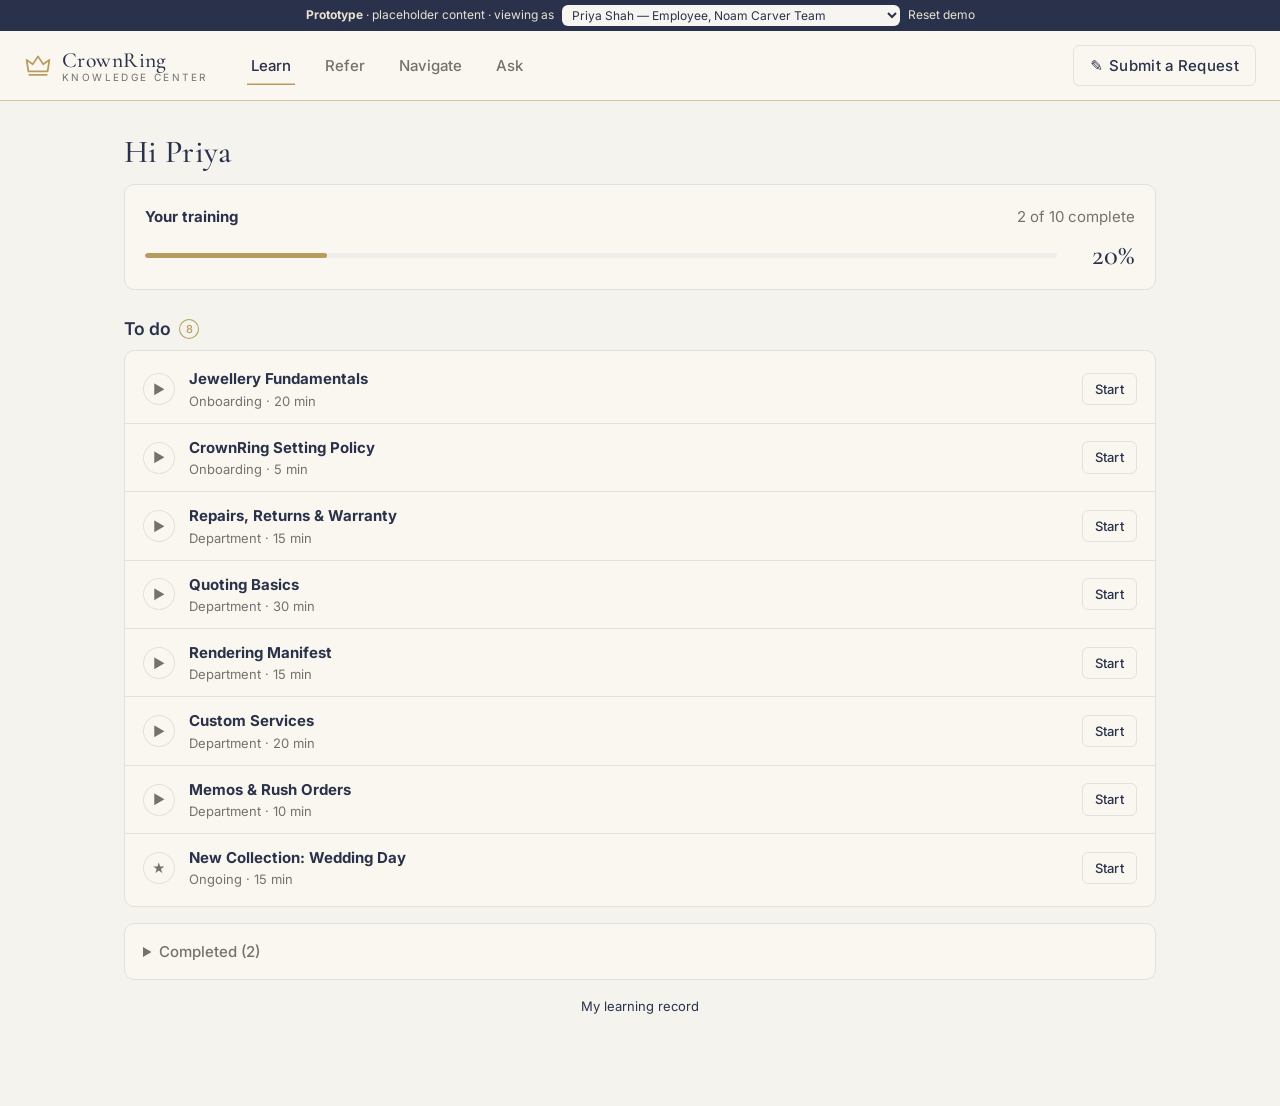
==== index.html @ 80414d42 "Refer: show 'New' for brand-new documents, 'Updated' for revisions (not yet pushed)" ====
<!doctype html>
<html lang="en">
<head>
  <meta charset="utf-8">
  <meta name="viewport" content="width=device-width, initial-scale=1">
  <title>CrownRing Knowledge Center</title>
  <meta name="description" content="Prototype of the CrownRing Knowledge Center: Learn, Know, Ask and Manage.">
  <link rel="preconnect" href="https://fonts.googleapis.com">
  <link rel="preconnect" href="https://fonts.gstatic.com" crossorigin>
  <link href="https://fonts.googleapis.com/css2?family=Cormorant+Garamond:wght@500;600&family=Inter:wght@400;500;600&display=swap" rel="stylesheet">
  <style>
/* CrownRing Knowledge Center — prototype styles.
   Colour tokens on :root so the developer can map them to the internal site's theme. */
/* Palette: "Ivory, Ink & Champagne" — Off-white #F5F3EE, Paper #FAF7F0, Stone #E3E1DC, Warm grey #74726E,
   Navy ink #29324A, Champagne gold #B89B5E (used sparingly) */
:root {
  --bg: #f5f3ee; --surface: #faf7f0; --surface-2: #efeeea; --text: #29324a; --muted: #74726e; --border: #e3e1dc;
  --accent: #29324a; --accent-hover: #3b4562; --on-accent: #f6f5f2; --accent-strong: #29324a; --accent-soft: #eeebe4;
  --gold: #b89b5e; --mark: #b89b5e; --navy: #29324a; --slate: #29324a; --cream: #f6f5f2;
  --header-bg: #faf7f0; --header-text: #29324a; --header-muted: #74726e; --header-hover: #efeeea; --demo-bg: #29324a; --demo-text: #e9e2d4;
  --ok: #5c6f5a; --ok-soft: #e9ece3; --warn: #8a6f3c; --warn-soft: #f2eadb; --info: #4d5566; --info-soft: #ebebec;
  --danger: #8f4a44; --danger-soft: #f3e4e0;
  --radius: 10px; --shadow: 0 1px 2px rgba(31,36,48,.03), 0 4px 18px rgba(31,36,48,.04);
  --font: 'Inter', system-ui, -apple-system, 'Segoe UI', sans-serif; --serif: 'Cormorant Garamond', Georgia, serif;
  color-scheme: light;
}

* { box-sizing: border-box; }
html, body { margin: 0; }
body { background: var(--bg); color: var(--text); font: 15px/1.55 var(--font); -webkit-font-smoothing: antialiased; }
a { color: var(--accent-strong); text-decoration: none; }
a:hover { text-decoration: underline; }
h1, h2, h3 { line-height: 1.25; margin: 0 0 .4em; }
h1 { font-family: var(--serif); font-weight: 600; font-size: 2rem; margin-top: .2em; }
h2 { font-size: 1.1rem; font-weight: 600; }
h3 { font-size: .95rem; font-weight: 600; }
p { margin: 0 0 .8em; }
button, input, select, textarea { font: inherit; color: inherit; }
:focus-visible { outline: 2px solid var(--accent); outline-offset: 2px; }

/* demo bar + header */
.demo-bar { display: flex; flex-wrap: wrap; gap: 8px; align-items: center; justify-content: center; padding: 5px 16px; background: var(--demo-bg); color: var(--demo-text); font-size: 12px; }
.demo-bar select { width: auto; max-width: 100%; background: #f6f5f2; color: #29324a; border: 0; border-radius: 6px; padding: 2px 6px; font-size: 12px; }
.demo-bar .link-btn { color: var(--demo-text); font-size: 12px; }
.link-btn { background: none; border: 0; padding: 0; cursor: pointer; color: var(--accent-strong); }
.link-btn:hover { text-decoration: underline; }
.topbar { position: sticky; top: 0; z-index: 10; display: flex; align-items: center; gap: 16px; padding: 12px 24px; background: var(--header-bg); border-bottom: 1px solid rgba(232,200,112,.35); }
.brand { display: flex; align-items: center; gap: 10px; color: var(--header-text); }
.brand:hover { text-decoration: none; }
.brand-mark { color: var(--mark); display: grid; place-items: center; }
.brand-text { display: flex; flex-direction: column; line-height: 1.05; }
.brand-name { font-family: var(--serif); font-size: 1.35rem; font-weight: 600; }
.brand-sub { font-size: 10px; letter-spacing: .18em; text-transform: uppercase; color: var(--mark); }
.mainnav { display: flex; gap: 2px; margin-left: 12px; flex: 1; overflow-x: auto; }
.mainnav a { padding: 8px 14px; border-radius: 999px; color: var(--muted); font-weight: 500; white-space: nowrap; display: inline-flex; align-items: center; gap: 6px; }
.mainnav a { color: var(--header-muted); }
.mainnav a:hover { background: var(--header-hover); color: var(--header-text); text-decoration: none; }
.mainnav a.active { background: rgba(232,200,112,.16); color: #e8c870; box-shadow: inset 0 0 0 1px rgba(232,200,112,.45); }
.topbar .btn-ghost { color: var(--header-text); border-color: rgba(238,236,224,.25); }
.topbar .btn-ghost:hover { background: var(--header-hover); }
.count { display: inline-grid; place-items: center; min-width: 20px; height: 20px; padding: 0 6px; border-radius: 999px; background: var(--accent); color: var(--on-accent); font-size: 11px; font-weight: 600; margin-left: 4px; vertical-align: middle; font-family: var(--font); }

main { max-width: 1080px; margin: 0 auto; padding: 24px 24px 80px; outline: none; }
.narrow { max-width: 760px; margin: 0 auto; }

/* primitives */
.btn { display: inline-flex; align-items: center; justify-content: center; gap: 6px; padding: 8px 16px; border-radius: 8px; border: 1px solid transparent; background: var(--accent); color: var(--on-accent); font-weight: 600; cursor: pointer; white-space: nowrap; }
.btn:hover { background: var(--accent-hover); text-decoration: none; }
.btn:disabled { opacity: .45; cursor: not-allowed; }
.btn-ghost { background: transparent; color: var(--text); border-color: var(--border); }
.btn-ghost:hover { background: var(--surface-2); }
.btn-sm { padding: 5px 12px; font-size: 13px; }
.card { background: var(--surface); border: 1px solid var(--border); border-radius: var(--radius); padding: 20px; box-shadow: var(--shadow); margin-bottom: 16px; }
.muted { color: var(--muted); }
.small { font-size: 13px; }
.center { text-align: center; }
.nowrap { white-space: nowrap; }
.meta { color: var(--muted); font-size: 14px; margin-bottom: 12px; }
.badge { display: inline-block; padding: 1px 8px; border-radius: 999px; font-size: 12px; font-weight: 600; background: var(--surface-2); color: var(--muted); vertical-align: middle; white-space: nowrap; }
.badge.ok { background: var(--ok-soft); color: var(--ok); }
.badge.warn { background: var(--warn-soft); color: var(--warn); }
.badge.info { background: var(--info-soft); color: var(--info); }
.badge.danger { background: var(--danger-soft); color: var(--danger); }
.pill-row { display: flex; flex-wrap: wrap; gap: 6px; }
.pill-row.center { justify-content: center; }
.chip { border: 1px solid var(--border); background: var(--surface); border-radius: 999px; padding: 5px 12px; cursor: pointer; font-size: 13px; color: var(--text); font-weight: 400; }
.chip:hover { background: var(--surface-2); text-decoration: none; }
.chip.active { background: var(--slate); color: var(--cream); border-color: var(--slate); }
.chip-n { opacity: .6; margin-left: 2px; }
.row { display: flex; gap: 10px; align-items: center; flex-wrap: wrap; }
.row.spread { justify-content: space-between; }
.row.end { justify-content: flex-end; margin-top: 16px; }
.grow { flex: 1; min-width: 0; }
.stack > * + * { margin-top: 14px; }
.stack > .card { margin-bottom: 0; }
.empty { text-align: center; padding: 28px; color: var(--muted); }
.section-title { margin: 28px 0 10px; display: flex; align-items: center; gap: 4px; }
input[type=text], input[type=search], select, textarea { width: 100%; padding: 9px 12px; border: 1px solid var(--border); border-radius: 8px; background: var(--surface); }
textarea { min-height: 110px; resize: vertical; }
textarea.short { min-height: 70px; }
label { font-weight: 500; font-size: 14px; display: block; margin-bottom: 4px; }
.field + .field, .grid-2col + .field, .field + .grid-2col { margin-top: 12px; }
.grid-2col { display: grid; grid-template-columns: 1fr 1fr; gap: 12px; }
.grid-2col .field + .field { margin-top: 0; }
table { width: 100%; border-collapse: collapse; font-size: 14px; }
th, td { text-align: left; padding: 10px 12px; border-bottom: 1px solid var(--border); vertical-align: top; }
tbody tr:last-child td { border-bottom: 0; }
th { font-size: 11px; text-transform: uppercase; letter-spacing: .06em; color: var(--muted); font-weight: 600; }
tr.click { cursor: pointer; }
tr.click:hover td { background: var(--surface-2); }
.table-wrap { overflow-x: auto; }
.card.table-wrap { padding: 6px 8px; }

/* progress */
.progress { height: 8px; background: var(--surface-2); border-radius: 999px; overflow: hidden; flex: 1; }
.progress > span { display: block; height: 100%; background: var(--accent); border-radius: 999px; transition: width .4s; }
.big-bar { display: flex; align-items: center; gap: 14px; margin-top: 12px; }
.big-bar .progress { height: 12px; }
.big-bar .pct { font-family: var(--serif); font-size: 1.8rem; font-weight: 600; color: var(--navy); line-height: 1; min-width: 64px; text-align: right; }
.big-bar .small-pct { font-size: 1.1rem; }
.cell-pct { min-width: 100px; }
.cell-pct .progress { height: 5px; margin-top: 5px; }

/* lists (learn to-do, know files) */
.card.list { padding: 4px 0; }
.list-row { display: flex; align-items: center; gap: 14px; padding: 12px 18px; color: var(--text); border-top: 1px solid var(--border); }
.list-row:first-child, summary + .list-row { border-top: 0; }
a.list-row:hover { background: var(--surface-2); text-decoration: none; }
.list-row .sub { display: block; font-size: 13px; color: var(--muted); font-weight: 400; }
.row-ico { width: 32px; height: 32px; border-radius: 50%; display: grid; place-items: center; flex: none; background: var(--accent-soft); color: var(--navy); font-size: 13px; font-weight: 700; }
.row-ico.warn { background: var(--accent); color: var(--on-accent); }
.row-ico.ok { background: var(--ok-soft); color: var(--ok); }
.row-ico.plain { background: transparent; font-size: 17px; border-radius: 8px; }
details.completed summary { padding: 12px 18px; cursor: pointer; color: var(--muted); font-weight: 500; }
details.completed[open] summary { border-bottom: 1px solid var(--border); }

/* module player / reading */
.player-head { margin-bottom: 14px; }
.player-head .row { margin: 6px 0 8px; }
.nav-btns { margin-top: 4px; }
.doc-body h2 { margin-top: 1.4em; font-size: 1.05rem; }
.doc-body h2:first-child { margin-top: .4em; }
.doc-body ul { padding-left: 1.3em; margin: 0 0 .8em; }
.doc-body li { margin-bottom: .3em; }
.doc-body.diff h3 { margin-top: 1em; }
.doc-actions { margin-bottom: 8px; padding-bottom: 14px; border-bottom: 1px solid var(--border); }
.related-h { margin-top: 28px; }
details.history { margin-top: 24px; font-size: 14px; }
details.history summary, details summary { cursor: pointer; color: var(--muted); }
details.history ul { padding-left: 1.2em; margin-top: 8px; }
.changes { background: var(--warn-soft); border-radius: 10px; padding: 14px 16px; }
.changes p { margin: 4px 0 0; }
.result { padding: 12px 16px; border-radius: 10px; display: flex; gap: 12px; align-items: center; justify-content: space-between; margin-top: 16px; }
.result.ok { background: var(--ok-soft); color: var(--ok); }
.result.warn { background: var(--warn-soft); color: var(--warn); }
.quiz-q { padding: 12px 0; }
.opt { display: flex; gap: 10px; align-items: center; padding: 10px 12px; border: 1px solid var(--border); border-radius: 8px; margin: 8px 0 0; cursor: pointer; font-weight: 400; }
.opt:hover { background: var(--surface-2); }
.opt.correct { border-color: var(--ok); background: var(--ok-soft); }
.opt.wrong { border-color: var(--danger); }
#submitQuiz { margin-top: 12px; }
.diff-del { background: var(--danger-soft); color: var(--danger); text-decoration: line-through; }
.diff-add { background: var(--ok-soft); color: var(--ok); }

/* know */
.search-big { position: relative; max-width: 720px; margin: 8px auto 24px; }
.search-big input { padding: 14px 18px 14px 46px; font-size: 16px; border-radius: 999px; box-shadow: var(--shadow); }
.search-big::before { content: '⌕'; position: absolute; left: 18px; top: 50%; transform: translateY(-52%); font-size: 20px; color: var(--muted); }
.tiles { display: grid; grid-template-columns: repeat(auto-fit, minmax(170px, 1fr)); gap: 12px; }
.tile { display: flex; flex-direction: column; gap: 4px; padding: 18px; background: var(--surface); border: 1px solid var(--border); border-radius: var(--radius); color: var(--text); box-shadow: var(--shadow); transition: border-color .12s, transform .12s; }
.tile:hover { border-color: var(--accent); transform: translateY(-1px); text-decoration: none; }
.tile-ico { font-size: 22px; margin-bottom: 4px; }
/* mute colourful emoji icons to fit the palette */
.tile-ico, .row-ico.plain { filter: grayscale(1) sepia(.55) saturate(1.3) opacity(.85); }
mark { background: var(--accent-soft); color: inherit; padding: 0 2px; border-radius: 3px; }

/* ask */
.ask { display: flex; flex-direction: column; min-height: calc(100vh - 220px); }
.ask-hello { text-align: center; margin: 8vh 0 20px; }
.chat { display: flex; flex-direction: column; gap: 12px; flex: 1; }
.msg { max-width: 85%; padding: 12px 16px; border-radius: 16px; }
.msg p:last-child, .msg ul:last-child { margin-bottom: 0; }
.msg.user { align-self: flex-end; background: var(--slate); color: var(--cream); border-bottom-right-radius: 4px; }
.msg.bot { align-self: flex-start; background: var(--surface); border: 1px solid var(--border); border-bottom-left-radius: 4px; }
.msg .source { margin-top: 10px; font-size: 13px; color: var(--muted); }
.chat-input { display: flex; gap: 8px; margin-top: 18px; position: sticky; bottom: 12px; background: var(--bg); padding: 6px 0; }
.chat-input input { flex: 1; border-radius: 999px; padding: 12px 18px; }
.chat-input .btn { border-radius: 999px; }

/* manage */
.manage-head { margin-bottom: 16px; }
.tabs { display: flex; gap: 2px; }
.tabs a { padding: 8px 16px; color: var(--muted); border-radius: 8px; font-weight: 500; display: inline-flex; align-items: center; }
.tabs a:hover { background: var(--surface-2); text-decoration: none; }
.tabs a.active { background: var(--surface); color: var(--text); box-shadow: var(--shadow); border: 1px solid var(--border); }
.toolbar { margin-bottom: 12px; }
.toolbar input { max-width: 240px; }
.grid-main { display: grid; grid-template-columns: minmax(0, 1fr) 300px; gap: 16px; align-items: start; margin-top: 8px; }
.details dl { display: grid; grid-template-columns: auto 1fr; gap: 6px 14px; margin: 0 0 12px; font-size: 14px; }
.details dt { color: var(--muted); }
.details dd { margin: 0; }
.label { margin: 10px 0 4px; text-transform: uppercase; letter-spacing: .05em; font-size: 11px; }
.link-line { display: block; font-size: 14px; padding: 2px 0; }
.section-editor { border: 1px solid var(--border); border-radius: 10px; padding: 10px; margin-bottom: 10px; background: var(--surface-2); }
.section-editor .row { flex-wrap: nowrap; margin-bottom: 8px; }
.section-editor .sec-h { font-weight: 600; }
.radio-card { display: flex; gap: 10px; padding: 10px 12px; border: 1px solid var(--border); border-radius: 8px; cursor: pointer; font-weight: 400; margin-top: 8px; }
.radio-card:has(input:checked) { border-color: var(--accent); background: var(--accent-soft); }
.warn-box { background: var(--warn-soft); color: var(--warn); border-radius: 8px; padding: 10px 12px; }
.board { display: grid; grid-template-columns: repeat(6, minmax(158px, 1fr)); gap: 12px; overflow-x: auto; padding-bottom: 8px; align-items: start; }
.col { background: var(--surface-2); border-radius: var(--radius); padding: 10px; display: flex; flex-direction: column; gap: 8px; min-height: 120px; }
.col.requests { background: var(--warn-soft); }
.col-head { font-weight: 600; font-size: 13px; padding: 2px 4px 4px; display: flex; align-items: center; gap: 6px; }
.kcard { display: flex; flex-direction: column; gap: 8px; text-align: left; background: var(--surface); border: 1px solid var(--border); border-radius: 10px; padding: 10px 12px; font-size: 13px; width: 100%; cursor: pointer; color: var(--text); }
.kcard p { margin: 0; }
.kcard .sub { color: var(--muted); font-size: 12px; }
.kcard .pill-row { gap: 4px; }
.col.requests .kcard { cursor: default; }
button.kcard:hover { border-color: var(--accent); }

/* modal + toast */
.modal { position: fixed; inset: 0; background: rgba(10,12,20,.45); display: grid; place-items: center; padding: 16px; z-index: 50; }
.modal[hidden] { display: none; }
.modal-card { background: var(--surface); border-radius: 14px; padding: 24px; width: min(520px, 100%); max-height: 90vh; overflow: auto; box-shadow: 0 20px 60px rgba(0,0,0,.25); }
.toast { position: fixed; bottom: 24px; left: 50%; transform: translateX(-50%) translateY(80px); background: var(--header-bg); color: var(--header-text); padding: 10px 18px; border-radius: 10px; opacity: 0; transition: all .25s; z-index: 60; max-width: calc(100% - 32px); pointer-events: none; }
.toast.show { opacity: 1; transform: translateX(-50%) translateY(0); }

@media print { .demo-bar, .topbar, .doc-actions, details.history, .small:first-child { display: none !important; } .card { border: 0; box-shadow: none; } }

@media (max-width: 760px) {
  .topbar { flex-wrap: wrap; padding: 10px 16px; gap: 8px; }
  .mainnav { order: 3; flex-basis: 100%; margin-left: 0; }
  .suggest-btn { margin-left: auto; }
  .hide-sm { display: none; }
  main { padding: 16px 16px 60px; }
  h1 { font-size: 1.6rem; }
  .grid-main { grid-template-columns: 1fr; }
  .grid-2col { grid-template-columns: 1fr; }
  .tiles { grid-template-columns: 1fr 1fr; }
  .list-row { padding: 12px 14px; gap: 10px; }
  .list-row .btn { display: none; }
  .list-row .nowrap.small { display: none; }
  .msg { max-width: 92%; }
  .toolbar input { max-width: none; }
}

/* ---- Quiet luxury: restraint. Gold only as hairlines and small details. ---- */
.topbar { border-bottom: 1px solid rgba(184,155,94,.55); padding: 14px 24px; }
.brand-sub { color: var(--muted); letter-spacing: .24em; }
.brand-name { font-weight: 500; letter-spacing: .02em; }
.mainnav a { border-radius: 0; padding: 8px 4px; margin: 0 12px; color: var(--muted); }
.mainnav a:hover { background: transparent; color: var(--text); }
.mainnav a.active { background: transparent; color: var(--text); box-shadow: inset 0 -1.5px 0 var(--gold); }
.topbar .btn-ghost { color: var(--text); border-color: var(--border); }
.topbar .btn-ghost:hover { background: var(--surface-2); }
.count { background: transparent; color: var(--gold); box-shadow: inset 0 0 0 1px var(--gold); font-weight: 500; }
h1 { font-weight: 500; letter-spacing: .01em; }
.btn { font-weight: 500; letter-spacing: .02em; border-radius: 6px; }
.progress { height: 4px; }
.big-bar .progress { height: 5px; }
.progress > span { background: var(--gold); }
.big-bar .pct { font-weight: 500; }
.row-ico { background: transparent; box-shadow: inset 0 0 0 1px var(--border); color: var(--muted); font-weight: 500; }
.row-ico.warn { background: transparent; color: var(--gold); box-shadow: inset 0 0 0 1px var(--gold); }
.card { box-shadow: none; }
.tile:hover, button.kcard:hover { border-color: var(--gold); }
.msg.user { background: var(--text); color: var(--cream); }
.search-big input { box-shadow: none; }
.chat-input input:focus, input:focus, textarea:focus { outline: none; border-color: var(--gold); }
.tile-ico, .row-ico.plain { filter: grayscale(1) opacity(.55); }

/* ---- Navigate: systems & how-to guides ---- */
.sys-grid { display: grid; grid-template-columns: repeat(auto-fit, minmax(320px, 1fr)); gap: 14px; margin-top: 8px; }
.sys-card { display: flex; align-items: center; gap: 18px; padding: 22px; background: var(--surface); border: 1px solid var(--border); border-radius: var(--radius); color: var(--text); transition: border-color .15s; }
.sys-card:hover { border-color: var(--gold); text-decoration: none; }
.sys-card .sub { display: block; color: var(--muted); font-size: 14px; margin-top: 2px; }
.sys-card .count-line { font-size: 12px; letter-spacing: .06em; text-transform: uppercase; margin-top: 8px; }
.sys-card .arrow { color: var(--gold); font-size: 18px; }
.mono { flex: none; width: 48px; height: 48px; border-radius: 50%; display: grid; place-items: center; box-shadow: inset 0 0 0 1px var(--gold); color: var(--gold); font-family: var(--serif); font-size: 1.15rem; font-weight: 600; letter-spacing: .02em; }
.mono.lg { width: 64px; height: 64px; font-size: 1.5rem; }
.sys-head { display: flex; gap: 20px; align-items: flex-start; flex-wrap: wrap; margin: 10px 0 8px; padding-bottom: 20px; border-bottom: 1px solid var(--border); }
.sys-head h1 { margin: 0 0 2px; }
.lead { font-size: 16px; color: var(--muted); margin-bottom: 10px; }
.row-ico.num { background: transparent; box-shadow: inset 0 0 0 1px var(--gold); color: var(--gold); }
.row-ico.plain-g { background: transparent; box-shadow: inset 0 0 0 1px var(--border); color: var(--muted); font-size: 12px; }
.faq details { padding: 14px 18px; border-top: 1px solid var(--border); }
.faq details:first-child { border-top: 0; }
.faq summary { color: var(--text); font-weight: 500; }
.faq details p { margin: 8px 0 0; color: var(--muted); }
.video-ph { aspect-ratio: 16 / 9; background: var(--surface-2); border: 1px solid var(--border); border-radius: var(--radius); display: grid; place-items: center; align-content: center; gap: 8px; color: var(--muted); margin: 16px 0 22px; }
.video-ph .play { width: 60px; height: 60px; border-radius: 50%; display: grid; place-items: center; box-shadow: inset 0 0 0 1px var(--gold); color: var(--gold); font-size: 20px; padding-left: 4px; }
.steps { padding-left: 1.4em; margin: 0 0 1em; }
.steps li { margin-bottom: .55em; padding-left: .2em; }
.steps li::marker { color: var(--gold); font-weight: 600; }
.small-steps { margin: 0 0 .4em; }
.tip { border-left: 2px solid var(--gold); padding: 6px 0 6px 14px; margin: 18px 0; }
.tip p { margin: 4px 0 0; color: var(--muted); }
@media (max-width: 760px) { .sys-head .btn { width: 100%; } .sys-grid { grid-template-columns: 1fr; } }

/* ---- Refer: favourites, recently viewed, updated badge ---- */
.two-col { display: grid; grid-template-columns: 1fr 1fr; gap: 16px; align-items: start; }
.two-col .section-title { margin-top: 28px; }
.star-h { color: var(--gold); font-size: .95em; }
.list-row.mini { padding: 10px 14px 10px 18px; }
.list-row.mini strong { font-weight: 500; }
.fav-btn { flex: none; background: none; border: 0; padding: 4px 6px; margin: -4px -6px -4px 0; cursor: pointer; color: var(--border); font-size: 18px; line-height: 1; border-radius: 6px; }
.fav-btn:hover { color: var(--gold); background: var(--surface-2); }
.fav-btn.on { color: var(--gold); }
.fav-toggle.on { color: var(--gold); border-color: var(--gold); }
.upd { display: inline-block; margin-left: 6px; padding: 0 7px; border-radius: 999px; font-size: 11px; font-weight: 500; letter-spacing: .03em; color: var(--gold); box-shadow: inset 0 0 0 1px var(--gold); vertical-align: 1px; }
@media (max-width: 760px) { .two-col { grid-template-columns: 1fr; } .two-col .section-title { margin-top: 20px; } }
.h1-ico { font-size: .8em; vertical-align: 2px; margin: 0 4px 0 0; }

</style>
</head>
<body>
  <div class="demo-bar" role="note">
    <span><strong>Prototype</strong> · placeholder content · viewing as</span>
    <select id="userSwitch" aria-label="Switch demo user"></select>
    <button class="link-btn" id="resetDemo" type="button">Reset demo</button>
  </div>

  <header class="topbar">
    <a class="brand" href="#/learn" aria-label="Knowledge Center home">
      <span class="brand-mark" aria-hidden="true">
        <svg viewBox="0 0 32 32" width="28" height="28"><path d="M5 22 3 9l7 5 6-9 6 9 7-5-2 13z" fill="none" stroke="currentColor" stroke-width="2" stroke-linejoin="round"/><path d="M6 26h20" stroke="currentColor" stroke-width="2" stroke-linecap="round"/></svg>
      </span>
      <span class="brand-text"><span class="brand-name">CrownRing</span><span class="brand-sub">Knowledge Center</span></span>
    </a>
    <nav class="mainnav" id="mainnav" aria-label="Knowledge Center sections"></nav>
    <button class="btn btn-ghost suggest-btn" id="suggestBtn" type="button" title="Send a question, idea or document request to L&amp;D">
      <span aria-hidden="true">✎</span><span class="hide-sm"> Submit a Request</span>
    </button>
  </header>

  <main id="app" tabindex="-1"></main>

  <div id="modal" class="modal" hidden>
    <div class="modal-card" role="dialog" aria-modal="true" aria-labelledby="modalTitle"></div>
  </div>
  <div id="toast" class="toast" role="status" aria-live="polite"></div>

  <script>
/* =============================================================================
   CrownRing Knowledge Center — SEED DATA (prototype only)
   -----------------------------------------------------------------------------
   Folder names and document titles mirror the real SharePoint library and the
   L&D Documentation Map. ALL DOCUMENT TEXT IS PLACEHOLDER — the real content
   lives in SharePoint. People (other than Minka) are fictional.
   In production this would live in a database (see docs/DATA-MODEL.md).
   ========================================================================== */
(function () {
  // compact helpers for seed content
  const sec = (h, body) => ({ h, body });
  const ver = (v, date, type, summary, sections, extra) => Object.assign({ v, date, type, summary, sections, status: 'archived', by: 'u5' }, extra || {});
  const doc = (o) => Object.assign({ status: 'active', sourceOfTruth: false, links: [], tags: [], depts: ['NC'], owner: 'u5' }, o, {
    versions: o.versions.map((x, i, a) => Object.assign(x, { status: i === a.length - 1 ? (o.status === 'draft' || o.status === 'review' ? 'draft' : 'current') : 'archived' })),
  });
  const ph = 'Placeholder text — see the SharePoint version for the real content.';

  window.SEED = {
    today: '2026-11-09',

    departments: [
      { id: 'NC', name: 'Noam Carver Team' },
      { id: 'CS', name: 'Customer Service' },
      { id: 'PR', name: 'Production' },
      { id: 'AR', name: 'Accounting' },
    ],

    /* Know folders = the SharePoint library folders */
    folders: [
      { id: 'pp',    name: 'Policies & Procedures', icon: '📋' },
      { id: 'ref',   name: 'Reference Materials',   icon: '📎' },
      { id: 'guide', name: 'Guidebooks',            icon: '📘' },
      { id: 'sales', name: 'Sales Training Guides', icon: '💍' },
      { id: 'ces',   name: 'CES',                   icon: '⭐' },
    ],

    /* Document types — same list as the Documentation Map dropdowns */
    types: ['SOP', 'Policy', 'Manual', 'Quick Reference', 'Process / Workflow', 'Directory', 'Form', 'Video', 'Decision Map', 'Glossary'],

    users: [
      { id: 'u1', name: 'Priya Shah',   role: 'employee',   dept: 'NC', supervisor: 'u3', start: '2026-10-26', title: 'Customer Experience Specialist', deptHistory: [] },
      { id: 'u4', name: 'Jordan Reyes', role: 'employee',   dept: 'NC', supervisor: 'u3', start: '2025-03-10', title: 'Customer Experience Specialist', deptHistory: [] },
      { id: 'u2', name: 'Marcus Lee',   role: 'employee',   dept: 'NC', supervisor: 'u3', start: '2024-06-03', title: 'Customer Experience Specialist', deptHistory: [{ dept: 'CS', from: '2024-06-03', to: '2026-09-01' }] },
      { id: 'u8', name: 'Alex Martin',  role: 'employee',   dept: 'CS', supervisor: 'u7', start: '2025-08-11', title: 'Customer Service Representative', deptHistory: [] },
      { id: 'u6', name: 'Sam Novak',    role: 'employee',   dept: 'PR', supervisor: 'u7', start: '2021-02-15', title: 'Production Coordinator', sme: 'PR', deptHistory: [] },
      { id: 'u9', name: 'Taylor Brooks',role: 'employee',   dept: 'AR', supervisor: 'u7', start: '2023-09-05', title: 'Accounting Clerk', sme: 'AR', deptHistory: [] },
      { id: 'u3', name: 'Dana Okafor',  role: 'supervisor', dept: 'NC', supervisor: null, start: '2022-01-10', title: 'Noam Carver Team Supervisor', sme: 'NC', deptHistory: [] },
      { id: 'u7', name: 'Rob Tran',     role: 'supervisor', dept: 'PR', supervisor: null, start: '2020-05-04', title: 'Operations Supervisor', deptHistory: [] },
      { id: 'u5', name: 'Minka',        role: 'admin',      dept: 'NC', supervisor: null, start: '2023-04-03', title: 'Learning & Development Lead', deptHistory: [] },
    ],

    /* ---------------------------------------------------------------------------
       DOCUMENTS. status: active | draft | review | retired
       versions[]: oldest first. type: initial | minor | major. pushed = sent to
       learning queues. links = documents this one references (Documentation
       Map "Outgoing Links"). nextReview = Documentation Map "Next Review".
    --------------------------------------------------------------------------- */
    documents: [
      /* ---------------- Policies & Procedures ---------------- */
      doc({ id: 'D1', title: 'Bridal Cancellation Procedure', folder: 'pp', type: 'SOP', depts: ['NC', 'CS'], nextReview: '2026-10-31',
        tags: ['cancel', 'cancellation', 'bridal', 'order'],
        versions: [
          ver('1.0', '2025-06-12', 'initial', 'Initial release.', [sec('Purpose', ph)]),
          ver('1.1', '2025-10-23', 'minor', 'Clarified wording in step 2.', [
            sec('Purpose', 'How to cancel a bridal order and what to tell the retailer. ' + ph),
            sec('Steps', '- Confirm the order status in the internal website.\n- If the order is already in production, check with your supervisor before cancelling.\n- Cancel the order and send the retailer a confirmation by email.'),
          ]),
        ] }),
      doc({ id: 'D2', title: 'CrownRing Setting Policy', folder: 'pp', type: 'Policy', depts: ['ALL'], sourceOfTruth: true, nextReview: '2026-11-30',
        tags: ['setting', 'stone', 'customer stone', 'policy', 'risk'],
        versions: [ver('1.0', '2025-11-18', 'initial', 'Initial release.', [
          sec('Purpose', 'Explains when we can set stones supplied by retailers or consumers. ' + ph),
          sec('Customer-supplied stones', 'Every customer-supplied stone is inspected and documented before setting. Customers are informed that setting carries a small risk for some stone types.'),
        ])] }),
      doc({ id: 'D3', title: 'Heirloom Remount Service - Internal SOP', folder: 'pp', type: 'SOP', depts: ['NC'], nextReview: '2027-07-26',
        tags: ['heirloom', 'remount', 'customer stone', 'ra', 'quote'], links: ['D2', 'D20', 'D19'],
        versions: [
          ver('1.0', '2025-09-02', 'initial', 'Initial release.', [sec('Purpose', ph)]),
          ver('2.0', '2025-11-18', 'major', 'Service now follows the new CrownRing Setting Policy.', [
            sec('Purpose', 'How we remount a customer\'s heirloom stones into a new Noam Carver setting. ' + ph),
            sec('Quote preparation', 'Prepare the quote using Group Ships and Freight Charges.'),
          ], { pushed: true }),
          ver('2.1', '2026-01-27', 'minor', 'Formatting updates.', [
            sec('Purpose', 'How we remount a customer\'s heirloom stones into a new Noam Carver setting. ' + ph),
            sec('Quote preparation', 'Prepare the quote using **Group Ships** and **Freight Charges**.'),
          ]),
          ver('2.2', '2026-10-30', 'major', 'Generate the RA using the Loose Diamond option. Crown Setting section: added a step to confirm the stone count with the retailer.', [
            sec('Purpose', 'How we remount a customer\'s heirloom stones into a new Noam Carver setting. ' + ph),
            sec('1. Receiving the stones', '- Generate the RA using the **Loose Diamond** option.\n- Log every stone received.'),
            sec('2. Quote preparation', 'Prepare the quote using **Group Ships** and **Freight Charges**.'),
            sec('3. Crown Setting', '- **Confirm the stone count with the retailer** before setting.\n- Follow the CrownRing Setting Policy.'),
          ], { pushed: true }),
        ] }),
      doc({ id: 'D4', title: 'How To - Scan Ring', folder: 'pp', type: 'SOP', depts: ['NC', 'PR'], nextReview: '2027-05-31',
        tags: ['scan', 'ring', 'scanner'],
        versions: [ver('1.0', '2025-07-04', 'initial', 'Initial release.', [sec('Steps', '- Clean the ring.\n- Place it on the scanner mount.\n- Save the scan to the order folder. ' + ph)])] }),
      doc({ id: 'D5', title: 'How To - Scan Stone', folder: 'pp', type: 'SOP', depts: ['NC', 'PR'], nextReview: '2027-05-31',
        tags: ['scan', 'stone', 'diamond', 'scanner'],
        versions: [ver('1.0', '2025-07-04', 'initial', 'Initial release.', [sec('Steps', '- Place the stone table-down in the holder.\n- Capture the scan and record the measurements. ' + ph)])] }),
      doc({ id: 'D6', title: 'Memo Procedure', folder: 'pp', type: 'SOP', depts: ['NC', 'CS', 'AR'], links: ['D19'], nextReview: '2027-05-31',
        tags: ['memo', 'consignment', 'shipping'],
        versions: [
          ver('1.0', '2026-01-27', 'initial', 'Initial release.', [sec('Steps', ph)]),
          ver('1.1', '2026-05-26', 'minor', 'Added a description of what a memo is.', [
            sec('What is a memo?', 'A **memo** is merchandise sent to a retailer on consignment. It stays our property until the retailer sells it or sends it back, and it is only invoiced once sold.'),
            sec('Creating a memo', '- Create the memo in the internal website.\n- Attach the retailer\'s request. ' + ph),
            sec('Shipping individually', 'See **Freight Charges** for shipping costs.'),
          ]),
        ] }),
      doc({ id: 'D7', title: 'Procedure - Rendering Manifest', folder: 'pp', type: 'SOP', depts: ['NC'], links: ['D28'], nextReview: '2027-07-27',
        tags: ['rendering', 'manifest', 'cad', 'cad pending', 'render'],
        versions: [
          ver('1.0', '2026-01-28', 'initial', 'Initial release (as "CAD Pending Procedure").', [sec('Steps', ph)]),
          ver('1.1', '2026-07-26', 'minor', 'Formatting.', [sec('Steps', ph)]),
          ver('1.2', '2026-07-26', 'major', 'Renamed from "CAD Pending Procedure". Training content moved to Module - Rendering Manifest.', [
            sec('Description', 'How to submit and track a rendering request. For full training see **Module - Rendering Manifest**.'),
            sec('Steps', '- Complete the rendering manifest for the order.\n- Submit it to CAD.\n- Track the status until the render is approved. ' + ph),
          ], { pushed: true }),
        ] }),
      doc({ id: 'D8', title: 'Procedure - Repair & Remake - Worn Consumer Product', folder: 'pp', type: 'SOP', depts: ['NC', 'CS'], nextReview: '2027-08-31',
        tags: ['repair', 'remake', 'worn', 'damaged'], links: ['D22'],
        versions: [ver('1.0', '2026-08-26', 'initial', 'Initial release.', [
          sec('Purpose', 'Deciding whether a worn piece is repaired or remade. ' + ph),
          sec('Steps', '- Request photos from the retailer.\n- Check the piece against the **NC Repair & Return Guide**.\n- Quality decides repair or remake.'),
        ])] }),
      doc({ id: 'D9', title: 'Replication & Matching Band Service - Internal SOP', folder: 'pp', type: 'SOP', depts: ['NC'], links: ['D20', 'D19'], nextReview: '2026-11-30',
        tags: ['replication', 'matching band', 'band', 'copy'],
        versions: [
          ver('1.0', '2025-09-11', 'initial', 'Initial release.', [sec('Purpose', ph)]),
          ver('1.1', '2025-09-23', 'minor', 'Typo fixes.', [sec('Purpose', ph)]),
          ver('1.2', '2025-11-28', 'minor', 'Formatting updated to the new template.', [
            sec('Purpose', 'How we replicate a ring or make a band to match an existing ring. ' + ph),
            sec('2. Quote preparation', 'Use **Group Ships** and **Freight Charges** when quoting.'),
          ]),
        ] }),
      doc({ id: 'D10', title: 'Templates & Disclaimers', folder: 'pp', type: 'Quick Reference', depts: ['NC', 'CS'], nextReview: '2026-11-30',
        tags: ['template', 'disclaimer', 'email', 'wording'],
        versions: [
          ver('2.0', '2025-03-10', 'major', 'Restructured.', [sec('Templates', ph)]),
          ver('2.1', '2025-06-02', 'minor', 'Wording.', [sec('Templates', ph)]),
          ver('2.2', '2025-09-15', 'minor', 'Wording.', [sec('Templates', ph)]),
          ver('2.3', '2025-11-20', 'minor', 'Added two disclaimers.', [sec('Email templates', 'Approved wording for common retailer emails. ' + ph), sec('Disclaimers', ph)]),
        ] }),
      doc({ id: 'D11', title: 'Ticket System Procedure', folder: 'pp', type: 'SOP', depts: ['ALL'], nextReview: '2026-08-26',
        tags: ['ticket', 'zoho', 'request'],
        versions: [ver('1.0', '2025-07-25', 'initial', 'Initial release.', [
          sec('Creating a ticket', '- Open a ticket for every retailer request.\n- Choose the right department.\n- Close the ticket once the retailer is answered. ' + ph),
        ])] }),
      doc({ id: 'D12', title: 'Wax Procedure', folder: 'pp', type: 'SOP', depts: ['NC', 'PR'], links: ['D19'], nextReview: '2027-05-31',
        tags: ['wax', 'model', 'try-on'],
        versions: [
          ver('1.0', '2025-08-15', 'initial', 'Initial release.', [sec('Steps', ph)]),
          ver('1.1', '2026-02-05', 'minor', 'Typo fixes.', [sec('Steps', ph)]),
          ver('1.2', '2026-05-26', 'minor', 'Under "Create a web", changed wording.', [sec('Steps', ph)]),
          ver('1.3', '2026-05-26', 'minor', 'Added a link to the Freight Charges document.', [
            sec('Purpose', 'How to request a wax model for a retailer. ' + ph),
            sec('Create a web', ph),
            sec('Shipping individually', 'See **Freight Charges**.'),
          ]),
        ] }),
      doc({ id: 'D13', title: 'Vacation & Sick Form', folder: 'pp', type: 'Form', depts: ['ALL'], nextReview: '2027-04-30',
        tags: ['vacation', 'sick', 'time off', 'absence', 'form'],
        versions: [ver('1.0', '2026-03-15', 'initial', 'Updated 2026 fillable form.', [
          sec('How to use this form', '- Fill in the form and send it to your supervisor.\n- Submit vacation requests at least two weeks ahead. ' + ph),
        ])] }),

      /* ---------------- Reference Materials ---------------- */
      doc({ id: 'D14', title: 'Bridal Workflow', folder: 'ref', type: 'Process / Workflow', nextReview: '2026-12-31', tags: ['bridal', 'workflow', 'process'],
        versions: [ver('1.0', '2022-12-15', 'initial', 'Initial release.', [sec('Workflow', 'Quote → Rendering → Approval → Production → QC → Shipping. ' + ph)])] }),
      doc({ id: 'D15', title: 'Quote Workflow', folder: 'ref', type: 'Process / Workflow', nextReview: '2026-12-31', tags: ['quote', 'workflow'],
        versions: [ver('1.0', '2022-12-15', 'initial', 'Initial release.', [sec('Workflow', ph)])] }),
      doc({ id: 'D16', title: 'Carlex G4 Inlay Width', folder: 'ref', type: 'Quick Reference', depts: ['NC', 'PR'], owner: 'u3', nextReview: '2027-10-27', tags: ['carlex', 'inlay', 'width'],
        versions: [ver('1.0', '2026-10-26', 'initial', 'Initial release.', [sec('Inlay widths', ph)], { by: 'u3' })] }),
      doc({ id: 'D17', title: 'Directory - Internal Contacts', folder: 'ref', type: 'Directory', depts: ['ALL'], nextReview: '2027-11-27', tags: ['directory', 'contacts', 'who', 'email', 'extension'],
        versions: [ver('1.0', '2026-11-02', 'initial', 'Initial release.', [sec('Contacts', 'Who to contact in each department, with emails and extensions. ' + ph)])] }),
      doc({ id: 'D18', title: 'Directory - Sales Reps', folder: 'ref', type: 'Directory', depts: ['NC', 'CS'], nextReview: '2027-11-27', tags: ['sales rep', 'directory', 'territory'],
        versions: [
          ver('1.0', '2026-10-26', 'initial', 'Initial release.', [sec('Sales reps', ph)]),
          ver('1.1', '2026-11-02', 'minor', 'Added phone numbers.', [sec('Sales reps', 'Each rep\'s territory, email and phone number. ' + ph)]),
        ] }),
      doc({ id: 'D19', title: 'Freight Charges', folder: 'ref', type: 'Quick Reference', depts: ['NC', 'CS', 'AR'], sourceOfTruth: true, nextReview: '2027-04-30', tags: ['freight', 'shipping', 'courier', 'charge', 'cost'],
        versions: [ver('1.0', '2025-04-15', 'initial', 'Initial release.', [sec('Freight charges', 'The shipping charges applied to retailer orders by service level. ' + ph)])] }),
      doc({ id: 'D20', title: 'Group Ships', folder: 'ref', type: 'Quick Reference', depts: ['NC', 'CS'], sourceOfTruth: true, nextReview: '2027-01-31', tags: ['group ship', 'shipping', 'buying group'],
        versions: [ver('1.0', '2025-01-20', 'initial', 'Updated 2025.', [sec('Group ships', 'Which retailers ship together and on which days. ' + ph)])] }),
      doc({ id: 'D21', title: 'NC Warranty', folder: 'ref', type: 'Quick Reference', depts: ['NC', 'CS'], sourceOfTruth: true, tags: ['warranty', 'guarantee', 'coverage'],
        versions: [ver('1.0', '2024-05-01', 'initial', 'Initial release.', [
          sec('What the warranty covers', 'Manufacturing defects in Noam Carver pieces. ' + ph),
          sec('What it does not cover', 'Normal wear, loss, and damage from accidents. ' + ph),
        ])] }),
      doc({ id: 'D22', title: 'NC Repair & Return Guide', folder: 'ref', type: 'Quick Reference', depts: ['NC', 'CS'], nextReview: '2027-12-31', tags: ['repair', 'return', 'ra', 'rma'],
        versions: [ver('1.0', '2024-12-10', 'initial', 'Updated Dec 2024.', [
          sec('Returns', 'Every return needs an RA number before it is shipped back. ' + ph),
          sec('Repairs', ph),
        ])] }),
      doc({ id: 'D23', title: 'NC CAD Prong Tolerances - Center Stones', folder: 'ref', type: 'Quick Reference', depts: ['NC', 'PR'], owner: 'u3', nextReview: '2027-10-27', tags: ['prong', 'tolerance', 'cad', 'center stone'],
        versions: [ver('1.0', '2026-10-26', 'initial', 'Initial release.', [sec('CAD tolerances', ph)], { by: 'u3' })] }),
      doc({ id: 'D24', title: 'NC Finished Prong Tolerances - Center Stones', folder: 'ref', type: 'Quick Reference', depts: ['NC', 'PR'], owner: 'u3', links: ['D23'], nextReview: '2027-10-27', tags: ['prong', 'tolerance', 'finished', 'center stone'],
        versions: [ver('1.0', '2026-10-26', 'initial', 'New quick reference: finished prong tolerances for center stones. Use it alongside the CAD tolerances.', [
          sec('Finished tolerances', 'The acceptable prong sizes on finished pieces, by center stone size. ' + ph),
        ], { by: 'u3', pushed: true })] }),
      doc({ id: 'D25', title: 'Price List - Center Stones', folder: 'ref', type: 'Quick Reference', sourceOfTruth: true, nextReview: '2027-09-30', tags: ['price', 'center stone', 'diamond'],
        versions: [ver('1.0', '2025-09-18', 'initial', 'Initial release.', [sec('Prices', ph)])] }),
      doc({ id: 'D26', title: 'Traditional Bands Guide', folder: 'ref', type: 'Quick Reference', depts: ['ALL'], nextReview: '2027-06-30', tags: ['band', 'wedding band', 'traditional', 'width', 'profile'],
        versions: [ver('1.0', '2026-06-08', 'initial', 'Initial release.', [
          sec('Band profiles', '- **Flat** — straight edges, modern look.\n- **Half-round** — domed outside, flat inside.\n- **Comfort fit** — rounded inside for easier wear.'),
          sec('Widths', 'Common widths run from 2 mm to 8 mm. ' + ph),
        ])] }),
      doc({ id: 'D43', title: 'Who to Email for Changes', folder: 'ref', type: 'Quick Reference', status: 'retired', tags: ['email', 'changes'],
        versions: [ver('1.0', '2024-01-10', 'initial', 'Initial release. Replaced by Directory - Internal Contacts.', [sec('Contacts', ph)])] }),

      /* ---------------- Guidebooks ---------------- */
      doc({ id: 'D27', title: 'Module - Bridal Quotes', folder: 'guide', type: 'Manual', links: ['D3', 'D28', 'D32', 'D30', 'D7', 'D9', 'D10', 'D12', 'D29'], nextReview: '2027-08-27', tags: ['quote', 'bridal', 'pricing'],
        versions: [ver('1.0', '2026-08-26', 'initial', 'Initial release (replaces part of the NC Quoting binder).', [
          sec('Quote overview', 'Every bridal quote is built from: model details, gold charge, labor charge, side diamonds, and any customizations. ' + ph),
          sec('Crown providing the center', ph),
          sec('Final pricing', ph),
        ])] }),
      doc({ id: 'D28', title: 'Module - Rendering Manifest', folder: 'guide', type: 'Manual', links: ['D7', 'D30', 'D9'], sourceOfTruth: true, nextReview: '2027-07-27', tags: ['rendering', 'manifest', 'cad'],
        versions: [ver('1.0', '2026-07-26', 'initial', 'Initial release.', [
          sec('What is a rendering manifest?', 'The request we send to CAD so they can create a render for the retailer to approve. ' + ph),
          sec('Request types', ph),
        ])] }),
      doc({ id: 'D29', title: 'NC General Knowledge', folder: 'guide', type: 'Manual', depts: ['ALL'], nextReview: '2026-09-30', tags: ['general', 'knowledge', 'diamond', 'metal', 'karat', 'gold'],
        versions: [ver('1.0', '2025-02-14', 'initial', 'Updated Feb 2025.', [
          sec('Metals', '- **14K gold** is 58.3% pure gold.\n- **18K gold** is 75% pure gold.\n- **Platinum** is naturally white and very durable.'),
          sec('Side diamond info', ph),
        ])] }),
      doc({ id: 'D30', title: 'NC Quoting', folder: 'guide', type: 'Manual', links: ['D29'], nextReview: '2026-08-31', tags: ['quote', 'quoting', 'pricing', 'custom'],
        versions: [ver('1.0', '2025-01-20', 'initial', 'Initial release.', [
          sec('Quote types', '- Empty mountings\n- MFit & MyCaroline\n- Full custom'),
          sec('Gold and labor charges', ph),
        ])] }),
      doc({ id: 'D31', title: 'NC CAD Guidebook', folder: 'guide', type: 'Manual', depts: ['NC', 'PR'], nextReview: '2026-10-31', tags: ['cad', 'design'],
        versions: [ver('1.0', '2024-07-10', 'initial', 'Initial release.', [sec('Overview', ph)])] }),
      doc({ id: 'D32', title: 'Noam Carver Fee Guide - Internal', folder: 'guide', type: 'Quick Reference', nextReview: '2027-07-31', tags: ['fee', 'fees', 'service', 'charge'],
        versions: [
          ver('2.0', '2026-04-30', 'major', 'Combined fees and quotes.', [sec('Fees', ph)]),
          ver('2.1', '2026-07-06', 'minor', 'Changed "Free" to "Complimentary".', [sec('Fees', ph)]),
          ver('2.2', '2026-07-17', 'minor', 'Quick Reference: updated formatting.', [sec('Quick reference', ph), sec('Service fees', ph)]),
        ] }),

      /* ---------------- Sales Training Guides ---------------- */
      doc({ id: 'D33', title: 'Noam Carver Sales Training Guide', folder: 'sales', type: 'Manual', depts: ['NC', 'CS'], tags: ['sales', 'noam carver', 'brand'],
        versions: [ver('1.0', '2025-05-09', 'initial', 'Initial release.', [sec('The brand', ph), sec('Selling points', ph)])] }),
      doc({ id: 'D34', title: 'Ultimate Wedding Band Guide', folder: 'sales', type: 'Manual', depts: ['NC', 'CS'], tags: ['wedding band', 'band', 'sales'],
        versions: [ver('1.0', '2025-05-09', 'initial', 'Initial release.', [sec('Choosing a band', ph)])] }),
      doc({ id: 'D35', title: 'Noam Carver Wedding Day - Sales Training Guide', folder: 'sales', type: 'Manual', depts: ['NC', 'CS'], tags: ['wedding day', 'collection', 'sales'],
        versions: [ver('1.0', '2026-10-22', 'initial', 'Initial release.', [sec('About the collection', ph), sec('How to sell it', ph)])] }),

      /* ---------------- CES ---------------- */
      doc({ id: 'D36', title: 'Anatomy of a Ring', folder: 'ces', type: 'Quick Reference', depts: ['ALL'], tags: ['shank', 'head', 'prong', 'gallery', 'ring parts', 'anatomy'],
        versions: [ver('1.0', '2025-07-20', 'initial', 'Initial release.', [
          sec('Parts of a ring', '- **Shank** — the band that goes around the finger.\n- **Head** — the part that holds the center stone.\n- **Prongs** — small claws that hold the stone.\n- **Gallery** — the side profile under the head.'),
        ])] }),
      doc({ id: 'D37', title: 'Departments and their Duties', folder: 'ces', type: 'Quick Reference', depts: ['ALL'], tags: ['department', 'duties', 'who does what', 'organization'],
        versions: [ver('1.0', '2025-07-20', 'initial', 'Initial release.', [
          sec('Who does what', '- **Noam Carver Team** — quotes, custom requests and retailer support for the brand.\n- **Customer Service** — orders, returns and general retailer questions.\n- **Production** — CAD, casting, setting and quality.\n- **Accounting** — invoices, credits and memos.'),
        ])] }),
      doc({ id: 'D38', title: 'Procedure to Follow on Rush', folder: 'ces', type: 'SOP', depts: ['NC', 'CS'], tags: ['rush', 'urgent', 'expedite', 'approval'],
        versions: [ver('1.0', '2025-07-20', 'initial', 'Initial release.', [
          sec('What counts as a rush', 'Any order the retailer needs faster than the standard production time. ' + ph),
          sec('Approval', 'Rush orders must be **approved by your supervisor** before you confirm a date with the retailer.'),
        ])] }),
      doc({ id: 'D39', title: 'Repair Fee', folder: 'ces', type: 'Quick Reference', depts: ['NC', 'CS'], tags: ['repair', 'fee'],
        versions: [ver('1.0', '2025-07-20', 'initial', 'Initial release.', [sec('Repair fees', ph)])] }),

      /* ---------------- Drafts / in review (not visible to employees) ---------------- */
      doc({ id: 'D40', title: 'NC Fully Mounted Service - Internal Guide', folder: 'ref', type: 'Quick Reference', status: 'review', owner: 'u3', tags: ['fully mounted', 'service'],
        versions: [ver('0.1', '2026-10-26', 'draft', 'Submitted by SME for L&D formatting.', [
          sec('About the service', 'Fully mounted pieces ship with the center stone already set. ' + ph),
          sec('How to quote it', ph),
        ], { by: 'u3' })] }),
      doc({ id: 'D41', title: 'Procedure - Invoice Receiving & Matching', folder: 'pp', type: 'SOP', status: 'draft', owner: 'u9', depts: ['AR'], tags: ['invoice', 'matching'],
        versions: [ver('0.1', '2026-10-15', 'draft', 'Draft in progress.', [sec('Steps', ph)], { by: 'u9' })] }),
    ],

    /* ---------------------------------------------------------------------------
       LEARNING MODULES — lessons reference documents (no duplicated content).
       stage only controls ORDER in the to-do list: foundation → products → path → ongoing
    --------------------------------------------------------------------------- */
    modules: [
      { id: 'M1', stage: 'foundation', depts: ['ALL'], title: 'Welcome to CrownRing', minutes: 10, docs: ['D37', 'D17'],
        quiz: [{ q: 'Which team handles invoices, credits and memos?', options: ['Production', 'Accounting', 'Customer Service'], a: 1, docRef: 'D37' }] },
      { id: 'M2', stage: 'foundation', depts: ['ALL'], title: 'Workplace Essentials', minutes: 10, docs: ['D13', 'D11'],
        quiz: [{ q: 'When should a ticket be closed?', options: ['When it is created', 'Once the retailer is answered', 'At the end of the week'], a: 1, docRef: 'D11' }] },
      { id: 'M3', stage: 'products', depts: ['ALL'], title: 'Jewellery Fundamentals', minutes: 20, docs: ['D36', 'D29', 'D26'],
        quiz: [
          { q: 'Which part of a ring holds the center stone?', options: ['Shank', 'Head', 'Gallery'], a: 1, docRef: 'D36' },
          { q: 'How much pure gold is in 14K gold?', options: ['41.7%', '58.3%', '75%'], a: 1, docRef: 'D29' },
        ] },
      { id: 'M4', stage: 'products', depts: ['ALL'], title: 'CrownRing Setting Policy', minutes: 5, docs: ['D2'],
        quiz: [{ q: 'What happens to a customer-supplied stone before setting?', options: ['Nothing', 'It is inspected and documented', 'It is re-polished'], a: 1, docRef: 'D2' }] },

      { id: 'M5', stage: 'path', depts: ['NC', 'CS'], title: 'Repairs, Returns & Warranty', minutes: 15, docs: ['D22', 'D21', 'D8'],
        quiz: [{ q: 'What does a return need before it is shipped back?', options: ['An RA number', 'A photo of the box', 'Nothing'], a: 0, docRef: 'D22' }] },
      { id: 'M6', stage: 'path', depts: ['NC'], title: 'Quoting Basics', minutes: 30, docs: ['D30', 'D27', 'D32'],
        quiz: [{ q: 'Which is NOT one of the NC quote types?', options: ['Empty mountings', 'Full custom', 'Memo'], a: 2, docRef: 'D30' }] },
      { id: 'M7', stage: 'path', depts: ['NC'], title: 'Rendering Manifest', minutes: 15, docs: ['D28', 'D7'],
        quiz: [{ q: 'Who receives the rendering manifest?', options: ['The retailer', 'CAD', 'Accounting'], a: 1, docRef: 'D28' }] },
      { id: 'M8', stage: 'path', depts: ['NC'], title: 'Custom Services', minutes: 20, docs: ['D3', 'D9'],
        quiz: [{ q: 'Which RA option do you use when receiving heirloom stones?', options: ['Repair', 'Loose Diamond', 'Memo'], a: 1, docRef: 'D3' }] },
      { id: 'M9', stage: 'path', depts: ['NC'], title: 'Memos & Rush Orders', minutes: 10, docs: ['D6', 'D38'],
        quiz: [
          { q: 'When is a memo item invoiced?', options: ['When it ships', 'Once the retailer sells it', 'Never'], a: 1, docRef: 'D6' },
          { q: 'Who approves a rush order?', options: ['You', 'Your supervisor', 'The retailer'], a: 1, docRef: 'D38' },
        ] },
      { id: 'M10', stage: 'path', depts: ['CS'], title: 'Customer Service Essentials', minutes: 15, docs: ['D20', 'D18', 'D10'],
        quiz: [{ q: 'Where do you find approved email wording?', options: ['Templates & Disclaimers', 'Group Ships', 'NC Warranty'], a: 0, docRef: 'D10' }] },
      { id: 'M11', stage: 'path', depts: ['PR'], title: 'Production Essentials', minutes: 20, docs: ['D12', 'D4', 'D5', 'D31'],
        quiz: [{ q: 'Where do you save a ring scan?', options: ['Your desktop', 'The order folder', 'Email it to CAD'], a: 1, docRef: 'D4' }] },
      { id: 'M12', stage: 'path', depts: ['AR'], title: 'Accounting Essentials', minutes: 10, docs: ['D6', 'D19'],
        quiz: [{ q: 'When is a memo item invoiced?', options: ['When it ships', 'Once the retailer sells it', 'Never'], a: 1, docRef: 'D6' }] },

      { id: 'M13', stage: 'ongoing', depts: ['NC', 'CS'], title: 'New Collection: Wedding Day', minutes: 15, docs: ['D35', 'D34'], added: '2026-10-22',
        quiz: [{ q: 'Which guide covers the Wedding Day collection?', options: ['NC Quoting', 'Noam Carver Wedding Day - Sales Training Guide', 'Group Ships'], a: 1, docRef: 'D35' }] },
    ],

    completions: [
      // Priya — new hire
      { user: 'u1', kind: 'module', ref: 'M1', date: '2026-10-27', score: 100 },
      { user: 'u1', kind: 'module', ref: 'M2', date: '2026-10-28', score: 100 },

      // Jordan — experienced, 2 updates waiting + new collection
      ...['M1', 'M2', 'M3', 'M4', 'M5', 'M6', 'M7', 'M8', 'M9'].map((m, i) => ({ user: 'u4', kind: 'module', ref: m, date: '2025-03-' + String(12 + i).padStart(2, '0'), score: 100 })),
      { user: 'u4', kind: 'update', ref: 'D3@2.0', date: '2025-11-20' },
      { user: 'u4', kind: 'update', ref: 'D7@1.2', date: '2026-07-28' },

      // Marcus — moved CS -> NC; keeps everything shared
      ...['M1', 'M2', 'M3', 'M4', 'M5', 'M10'].map((m, i) => ({ user: 'u2', kind: 'module', ref: m, date: '2024-06-' + String(5 + i).padStart(2, '0'), score: 100 })),
      { user: 'u2', kind: 'module', ref: 'M6', date: '2026-09-10', score: 100 },

      // Alex — CS
      ...['M1', 'M2', 'M3', 'M4', 'M5', 'M10'].map((m, i) => ({ user: 'u8', kind: 'module', ref: m, date: '2025-08-' + String(12 + i).padStart(2, '0'), score: 100 })),

      // Sam — Production
      ...['M1', 'M2', 'M3', 'M4', 'M11'].map((m, i) => ({ user: 'u6', kind: 'module', ref: m, date: '2025-01-' + String(10 + i).padStart(2, '0'), score: 100 })),
      { user: 'u6', kind: 'update', ref: 'D24@1.0', date: '2026-10-27' },

      // Taylor — Accounting
      ...['M1', 'M2', 'M3', 'M4', 'M12'].map((m, i) => ({ user: 'u9', kind: 'module', ref: m, date: '2025-02-' + String(10 + i).padStart(2, '0'), score: 100 })),

      // Dana — NC supervisor, all done
      ...['M1', 'M2', 'M3', 'M4', 'M5', 'M6', 'M7', 'M8', 'M9', 'M13'].map((m, i) => ({ user: 'u3', kind: 'module', ref: m, date: '2025-01-' + String(10 + i).padStart(2, '0'), score: 100 })),
      { user: 'u3', kind: 'update', ref: 'D3@2.0', date: '2025-11-18' },
      { user: 'u3', kind: 'update', ref: 'D7@1.2', date: '2026-07-26' },
      { user: 'u3', kind: 'update', ref: 'D3@2.2', date: '2026-10-30' },
      { user: 'u3', kind: 'update', ref: 'D24@1.0', date: '2026-10-26' },

      // Minka — L&D (has completed everything)
      ...['M1', 'M2', 'M3', 'M4', 'M5', 'M6', 'M7', 'M8', 'M9', 'M13'].map((m, i) => ({ user: 'u5', kind: 'module', ref: m, date: '2025-02-' + String(3 + i).padStart(2, '0'), score: 100 })),
      { user: 'u5', kind: 'update', ref: 'D3@2.2', date: '2026-10-30' },
      { user: 'u5', kind: 'update', ref: 'D24@1.0', date: '2026-10-26' },

      // Rob — Operations supervisor
      ...['M1', 'M2', 'M3', 'M4', 'M11'].map((m, i) => ({ user: 'u7', kind: 'module', ref: m, date: '2024-01-' + String(10 + i).padStart(2, '0'), score: 100 })),
      { user: 'u7', kind: 'update', ref: 'D24@1.0', date: '2026-10-28' },
    ],

    /* Requests from employees (Suggest / Ask "send to L&D" / document questions) */
    submissions: [
      { id: 'S1', user: 'u1', type: 'question', date: '2026-10-29', status: 'new', text: 'Is there a guide for what to do when a retailer sends a return without an RA number?' },
      { id: 'S2', user: 'u4', type: 'topic', date: '2026-10-15', status: 'new', text: 'Could we get a glossary? New people ask about terms like "gallery" and "Frankenstein" a lot.' },
    ],

    /* Roadmap — mirrors the Documentation Map "Roadmap" tab */
    roadmap: [
      { id: 'R1', title: 'Decision Map - Repair VS Re-order', status: 'idea', priority: 'Med', work: 'Create New', effort: 'Large', type: 'Decision Map' },
      { id: 'R2', title: 'Glossary', status: 'idea', priority: 'Med', work: 'Update Existing', effort: 'Major', type: 'Glossary' },
      { id: 'R3', title: 'Module - Return Authorization', status: 'idea', priority: 'Low', work: 'Update Existing', effort: 'Med', type: 'Manual' },
      { id: 'R4', title: 'Training Hub - Zoho', status: 'idea', priority: 'Low', work: 'Create New', effort: 'Major', type: 'Video' },
      { id: 'R5', title: 'Guidebook - Bridal Quoting', status: 'planned', priority: 'High', work: 'Create New', effort: 'Major', type: 'Manual', notes: 'Combine Module - Bridal Quotes, Heirloom Remount and fee guides.' },
      { id: 'R6', title: 'Module - Rendering Manifest v1.1', status: 'planned', priority: 'High', work: 'Update Existing', effort: 'Small', type: 'Manual', docId: 'D28', notes: 'Update "Assigned to" and "Requested by".' },
      { id: 'R7', title: 'NC General Knowledge v2.0', status: 'planned', priority: 'Low', work: 'Update Existing', effort: 'Major', type: 'Manual', docId: 'D29', notes: 'Consider breaking sections into their own documents.' },
      { id: 'R8', title: 'Procedure - Invoice Receiving & Matching', status: 'progress', priority: 'Low', work: 'Format Drafted', effort: 'Small', type: 'SOP', docId: 'D41' },
      { id: 'R9', title: 'NC Fully Mounted Service - Internal Guide', status: 'review', priority: 'Med', work: 'Format Drafted', effort: 'Small', type: 'Manual', docId: 'D40', notes: 'Format SME document.' },
      { id: 'R10', title: 'Heirloom Remount Service - Internal SOP v2.2', status: 'done', priority: 'High', work: 'Update Existing', effort: 'Small', type: 'SOP', docId: 'D3' },
      { id: 'R11', title: 'NC Finished Prong Tolerances - Center Stones', status: 'done', priority: 'Med', work: 'Update Existing', effort: 'Minor', type: 'Quick Reference', docId: 'D24' },
    ],
  };

  /* ---------------------------------------------------------------------------
     NAVIGATE — how-to guides for the systems we use. Pure reference: no
     completion tracking. Each guide is one task ("How to…"). Guides are
     searchable by Ask, and documents in Refer can link to them.
     ALL GUIDE TEXT IS PLACEHOLDER.
  --------------------------------------------------------------------------- */
  const g = (id, title, steps, o) => Object.assign({ id, title, steps, video: null, tip: '', related: [], docs: [] }, o || {});
  window.SEED.systems = [
    { id: 'zoho', name: 'Zoho Desk', mono: 'Z', depts: ['NC', 'CS'], owner: 'u5', url: 'https://www.zoho.com/desk/',
      tagline: 'Our helpdesk for every retailer email, call and request.',
      when: 'Any time a retailer contacts us. Every request becomes a ticket so nothing gets lost and anyone on the team can pick it up.',
      startHere: ['z1', 'z2', 'z5', 'z8', 'z10', 'z15'],
      sections: [
        { title: 'Helpdesk basics', guides: ['z1', 'z2', 'z3', 'z4'] },
        { title: 'Getting set up', guides: ['z5', 'z6', 'z7'] },
        { title: 'A ticket from start to finish', guides: ['z8', 'z9', 'z10', 'z11', 'z12', 'z13', 'z14', 'z15'] },
        { title: 'Special situations', guides: ['z16', 'z17', 'z18', 'z19'] },
        { title: 'Working smarter', guides: ['z20', 'z21'] },
      ],
      faq: [
        { q: 'A retailer replied to a closed ticket. What happens?', a: 'Their reply reopens the ticket automatically and it goes back to the owner. Placeholder answer.' },
        { q: 'Two people replied to the same ticket at the same time. How do I avoid that?', a: 'Check the agent collision indicator at the top of the ticket before replying. Placeholder answer.' },
        { q: 'Should I reply from Outlook instead?', a: 'No. Always reply from Zoho Desk so the conversation stays on the ticket. Placeholder answer.' },
      ],
      guides: [
        g('z1', 'What is a ticket?', ['A ticket is one request from one retailer, with the whole conversation attached.', 'Every email, call or chat becomes a ticket.', 'Tickets have an owner, a status and a due date, so nothing falls through the cracks.'], { video: '2 min', related: ['z2', 'z3'] }),
        g('z2', 'The life of a ticket', ['**New** — the request has arrived and no one owns it yet.', '**Open** — someone owns it and is working on it.', '**On Hold** — waiting on the retailer or another department.', '**Closed** — the retailer has their answer.'], { video: '2 min', related: ['z13', 'z15'] }),
        g('z3', 'Key terms', ['**Contact** — the person who wrote to us.', '**Account** — the retailer (store) they belong to.', '**Owner** — the person responsible for the ticket.', '**Reply** vs **internal comment** — replies go to the retailer, comments stay inside the team.'], { related: ['z1'] }),
        g('z4', 'How our team uses Zoho Desk', ['Every retailer request gets a ticket.', 'Take ownership before you reply.', 'Use approved wording from Templates & Disclaimers.', 'Close the ticket once the retailer has their answer.'], { docs: ['D11', 'D10'], tip: 'These are our team rules, not Zoho settings. The full procedure is in Refer.' }),
        g('z5', 'How to log in and find your way around', ['Open Zoho Desk and sign in with your work account.', 'The left bar switches between Tickets, Contacts and Accounts.', 'The top bar holds search and your department switcher.'], { video: '3 min', related: ['z6', 'z8'] }),
        g('z6', 'How to set up your email signature', ['Click your profile picture, then **Personal settings**.', 'Open **Signature** and paste the approved signature.', 'Save, then send yourself a test reply.'], { video: '1 min', docs: ['D10'] }),
        g('z7', 'How to manage your notifications', ['Open **Personal settings → Notifications**.', 'Turn on alerts for tickets assigned to you.', 'Turn off alerts you do not need.'], { video: '1 min' }),
        g('z8', 'How to find your tickets', ['Use the view menu to switch to **My Open Tickets**.', 'Filter by status or priority.', 'Use the search bar for a PO number, retailer or contact name.'], { video: '3 min', related: ['z20'], tip: 'Search by PO number is the fastest way to find a specific order.' }),
        g('z9', 'How to take ownership of a ticket', ['Open the ticket.', 'Set **Owner** to yourself.', 'The ticket now shows in your views and nobody else will pick it up.'], { video: '1 min' }),
        g('z10', 'How to reply to a retailer', ['Open the ticket and click **Reply**.', 'Write your answer, or start from a template.', 'Check the To and CC fields, then **Send**.'], { video: '2 min', related: ['z11', 'z12'], docs: ['D10'] }),
        g('z11', 'How to use templates (macros)', ['Open the ticket.', 'Click **Apply Macro** at the bottom.', 'Pick the template, review the text and send.'], { video: '2 min', docs: ['D10'] }),
        g('z12', 'How to add an internal comment', ['Click **Comment** instead of Reply.', 'Mention a colleague with @ to notify them.', 'Comments are never sent to the retailer.'], { video: '1 min' }),
        g('z13', 'How to update status and priority', ['Use the fields on the left of the ticket.', 'Set **On Hold** while you wait on someone else.', 'Raise the priority for rush or urgent requests.'], { video: '1 min', docs: ['D38'] }),
        g('z14', 'How to transfer a ticket to another department', ['Open the ticket.', 'Change the **Department** field.', 'Add an internal comment explaining why.'], { video: '1 min' }),
        g('z15', 'How to close or reopen a ticket', ['Set the status to **Closed** once the retailer has their answer.', 'To reopen, change the status back to **Open**.'], { video: '1 min', related: ['z2'] }),
        g('z16', 'How to log a phone call', ['Click **New ticket**.', 'Choose **Phone** as the channel.', 'Summarise the call and assign it.'], { video: '2 min' }),
        g('z17', 'How to merge duplicate tickets', ['Select both tickets in the list.', 'Click **Merge** and choose which one to keep.', 'The conversations are combined into one ticket.'], { video: '1 min' }),
        g('z18', 'How to handle spam and misdirected emails', ['Mark obvious spam as **Spam**.', 'Transfer misdirected emails to the right department.'], {}),
        g('z19', 'How to cover for a colleague', ['Filter by their name as owner.', 'Reassign urgent tickets to yourself.', 'Leave an internal comment so they know when they return.'], {}),
        g('z20', 'How to save a custom view', ['Set up the filters you use most.', 'Click **Save as view** and name it.'], { video: '1 min' }),
        g('z21', 'Keyboard shortcuts', ['Placeholder: the most useful shortcuts for replying, commenting and moving between tickets.'], {}),
      ] },

    { id: 'designbuddy', name: 'DesignBuddy', mono: 'DB', depts: ['NC'], owner: null, ownerLabel: 'DesignBuddy creator (management)', url: 'https://ludovickninja.github.io/DesignBuddyDesktop/',
      tagline: 'Our in-house toolkit for quoting custom projects.',
      when: 'When quoting custom work: stone counts, metal weights, conversions, and the forms that go with a custom request.',
      startHere: ['d0', 'd1', 'd4', 'd11'],
      sections: [
        { title: 'Getting started', guides: ['d0'] },
        { title: 'Stone Counts', guides: ['d1', 'd2', 'd3'] },
        { title: 'Weights', guides: ['d4', 'd5', 'd6', 'd7'] },
        { title: 'Informations', guides: ['d8', 'd9', 'd10'] },
        { title: 'Forms', guides: ['d11', 'd12', 'd13'] },
        { title: 'GPTs', guides: ['d14'] },
        { title: 'Tools (beta)', guides: ['d15', 'd16'] },
      ],
      faq: [
        { q: 'Is the stone count exact?', a: 'It is an estimate to help quote. Final counts are confirmed in CAD. Placeholder answer.' },
        { q: 'Can I use it in French?', a: 'Yes — switch the language in the sidebar.' },
      ],
      guides: [
        g('d0', 'What is DesignBuddy?', ['A set of calculators and forms built to speed up custom quoting.', 'Use the sidebar to move between Stone Counts, Weights, Informations, Forms, GPTs and Tools.'], { video: '2 min' }),
        g('d1', 'Stone Count: Full Eternity', ['Choose the coverage: **Full**, **Three Quarter** or **Semi**.', 'Select the finger size region (e.g. US).', 'Enter the finger size, band thickness and spacing between stones (default 0.2 mm).', 'Enter the melee diameter.', 'Read **Total Stones Needed**.'], { video: '3 min', docs: ['D26', 'D27'], tip: 'Use it for an estimate while quoting; CAD confirms the final count.' }),
        g('d2', 'Stone Count: Halos', ['Placeholder: choose the center stone shape and size, then the melee size, to estimate the halo stone count.'], { video: '3 min', docs: ['D27'] }),
        g('d3', 'Stone Count: Hidden Halos', ['Placeholder: same as Halos, for hidden halo designs.'], { video: '2 min' }),
        g('d4', 'Weight: Karat Conversion', ['Placeholder: convert a known weight from one karat or metal to another.'], { video: '2 min', docs: ['D29'] }),
        g('d5', 'Weight: Wedding Band', ['Placeholder: estimate band weight from profile, width, thickness and size.'], { video: '2 min', docs: ['D26'] }),
        g('d6', 'Weight: Width Conversion', ['Placeholder: estimate how weight changes when the band width changes.'], { video: '2 min' }),
        g('d7', 'Weight: Diamond Sizes', ['Placeholder: look up diamond size to carat weight.'], { video: '2 min', docs: ['D25'] }),
        g('d8', 'Useful Links & FAQ', ['Placeholder: what you will find in Useful Links and the built-in FAQ.'], {}),
        g('d9', 'Jewelry News Feed', ['Placeholder: industry news, and how it can help in conversations with retailers.'], {}),
        g('d10', 'Contact Repository', ['Placeholder: where to find supplier and partner contacts.'], { docs: ['D17'] }),
        g('d11', 'Rush Requests form', ['Placeholder: when to submit a rush request and what happens after you submit it.'], { docs: ['D38'] }),
        g('d12', 'Stone Order Form', ['Placeholder: when to order stones and the details you need first.'], {}),
        g('d13', 'Employee Suggestions form', ['Placeholder: share ideas to improve DesignBuddy.'], {}),
        g('d14', 'Design Buddy Chat (GPT)', ['Placeholder: what to ask it, its limits, and when to double-check its answer.'], { tip: 'Always confirm pricing and policy answers against the documents in Refer.' }),
        g('d15', 'Style Match (work in progress)', ['Placeholder: beta tool — what it does today.'], {}),
        g('d16', '3DM to GLB', ['Placeholder: convert a CAD file so it can be viewed in a browser.'], {}),
      ] },
  ];

  /* Per-person Refer shortcuts (seeded so the demo shows them) */
  window.SEED.favorites = { u4: ['D19', 'D10', 'D38', 'D32'], u3: ['D3', 'D9'] };
  window.SEED.recent = { u4: ['D3', 'D6', 'D30', 'D21'], u3: ['D24', 'D11'] };

  /* Documents in Refer that link out to how-to guides */
  const docGuides = { D11: ['zoho:z4', 'zoho:z8'], D10: ['zoho:z11'], D38: ['designbuddy:d11'], D26: ['designbuddy:d5'], D27: ['designbuddy:d1'] };
  window.SEED.documents.forEach((d) => { d.guides = docGuides[d.id] || []; });
})();

</script>
  <script>
/* =============================================================================
   Store + business rules.
   In production these rules belong on the server (see docs/DATA-MODEL.md).
   The prototype keeps state in memory and mirrors it to localStorage so a demo
   survives a refresh. "Reset demo" restores the seed data.
   ========================================================================== */
(function () {
  const KEY = 'crownring-kc-demo-v4';
  const clone = (o) => JSON.parse(JSON.stringify(o));

  let state;
  try { state = JSON.parse(localStorage.getItem(KEY)); } catch (e) { state = null; }
  if (!state || !state.documents) state = Object.assign(clone(window.SEED), { currentUser: 'u1' });

  function save() { try { localStorage.setItem(KEY, JSON.stringify(state)); } catch (e) { /* demo still works in memory */ } }
  function reset() { state = Object.assign(clone(window.SEED), { currentUser: state.currentUser || 'u1' }); save(); }

  const STAGE_ORDER = ['foundation', 'products', 'path', 'ongoing'];
  const STAGE_LABEL = { foundation: 'Onboarding', products: 'Onboarding', path: 'Department', ongoing: 'Ongoing' };

  const S = {
    get state() { return state; },
    save, reset, STAGE_LABEL,
    user: (id) => state.users.find((u) => u.id === id),
    me: () => state.users.find((u) => u.id === state.currentUser),
    setMe: (id) => { state.currentUser = id; save(); },
    dept: (id) => (state.departments.find((d) => d.id === id) || { name: id }).name,
    folder: (id) => state.folders.find((f) => f.id === id),
    doc: (id) => state.documents.find((d) => d.id === id),
    mod: (id) => state.modules.find((m) => m.id === id),
    current: (doc) => doc.versions.find((v) => v.status === 'current'),
    latest: (doc) => doc.versions[doc.versions.length - 1],
    deptNames: (list) => (list.includes('ALL') ? 'Everyone' : list.map((d) => S.dept(d)).join(', ')),
    isAdmin: (u) => u.role === 'admin',
    canSeeTeam: (u) => u.role === 'admin' || u.role === 'supervisor',
  };

  const appliesTo = (depts, u) => depts.includes('ALL') || depts.includes(u.dept);
  S.appliesTo = appliesTo;

  /* ---------- KNOW / ASK: current, active documents for the user's department ---------- */
  S.visibleDocs = (u) => state.documents.filter((d) => d.status === 'active' && S.current(d) && (S.isAdmin(u) || appliesTo(d.depts, u)));

  /* ---------- LEARN ---------- */
  S.done = (userId, kind, ref) => state.completions.find((c) => c.user === userId && c.kind === kind && c.ref === ref);

  S.requiredModules = (u) => state.modules
    .filter((m) => appliesTo(m.depts, u))
    .sort((a, b) => STAGE_ORDER.indexOf(a.stage) - STAGE_ORDER.indexOf(b.stage));

  /* A pushed update is required when:
     1. the document applies to the user's department,
     2. the user started before it was published, and
     3. no unfinished module already teaches that document (they'll learn the new version there).
     Only the newest pushed version is required; older acknowledgements stay on record. */
  S.requiredUpdates = (u) => {
    const mods = S.requiredModules(u);
    const out = [];
    state.documents.forEach((d) => {
      if (d.status !== 'active' || !appliesTo(d.depts, u)) return;
      const v = S.current(d);
      if (!v || !v.pushed || u.start >= v.date) return;
      if (mods.some((m) => m.docs.includes(d.id) && !S.done(u.id, 'module', m.id))) return;
      out.push({ doc: d, version: v, ref: d.id + '@' + v.v });
    });
    return out;
  };

  /* Ordered to-do list: updates first (they're time-sensitive), then modules in stage order. */
  S.todo = (u) => [
    ...S.requiredUpdates(u).filter((x) => !S.done(u.id, 'update', x.ref)).map((x) => ({ kind: 'update', x })),
    ...S.requiredModules(u).filter((m) => !S.done(u.id, 'module', m.id)).map((m) => ({ kind: 'module', m })),
  ];

  S.progress = (u) => {
    const mods = S.requiredModules(u), ups = S.requiredUpdates(u);
    const total = mods.length + ups.length;
    const done = mods.filter((m) => S.done(u.id, 'module', m.id)).length + ups.filter((x) => S.done(u.id, 'update', x.ref)).length;
    const group = (stages) => { const ms = mods.filter((m) => stages.includes(m.stage)); return { done: ms.filter((m) => S.done(u.id, 'module', m.id)).length, total: ms.length }; };
    return { total, done, pct: total ? Math.round((done / total) * 100) : 100,
      onboarding: group(['foundation', 'products']), path: group(['path']),
      updatesPending: ups.filter((x) => !S.done(u.id, 'update', x.ref)).length };
  };

  S.complete = (userId, kind, ref, score) => {
    if (S.done(userId, kind, ref)) return;
    state.completions.push({ user: userId, kind, ref, date: state.today, score });
    save();
  };

  S.transcript = (u) => state.completions.filter((c) => c.user === u.id).sort((a, b) => (a.date < b.date ? 1 : -1));

  /* ---------- MANAGE ---------- */
  S.nextVersion = (cur, type) => {
    if (cur.startsWith('0.')) return '1.0';
    const [maj, min] = cur.split('.').map(Number);
    return type === 'major' ? (maj + 1) + '.0' : maj + '.' + (min + 1);
  };

  /* Publishing archives the previous current version (never deletes it). */
  S.publish = (docId, { sections, type, summary, pushed, by, depts }) => {
    const d = S.doc(docId);
    const prev = S.current(d) || S.latest(d);
    const isNew = !S.current(d);
    const v = isNew ? '1.0' : S.nextVersion(prev.v, type);
    d.versions = d.versions.filter((x) => x.status !== 'draft');
    d.versions.forEach((x) => { if (x.status === 'current') x.status = 'archived'; });
    d.versions.push({ v, date: state.today, type: isNew ? 'initial' : type, by, status: 'current', pushed: !!pushed, summary, sections });
    if (depts && depts.length) d.depts = depts;
    d.status = 'active';
    const nr = new Date(state.today + 'T12:00:00'); nr.setFullYear(nr.getFullYear() + 1);
    d.nextReview = nr.toISOString().slice(0, 10);
    state.roadmap.forEach((r) => { if (r.docId === docId && r.status !== 'done') r.status = 'done'; });
    save();
    return v;
  };

  S.retire = (docId) => { S.doc(docId).status = 'retired'; save(); };
  S.restore = (docId) => { S.doc(docId).status = 'active'; save(); };

  S.linkedFrom = (docId) => state.documents.filter((d) => d.links.includes(docId) && d.status !== 'retired');

  /* Employees who must acknowledge a pushed version, and who has. */
  S.ackStats = (d, v) => {
    const ref = d.id + '@' + v.v;
    const need = state.users.filter((u) => u.role !== 'admin' && appliesTo(d.depts, u) && u.start < v.date);
    const acked = state.completions.filter((c) => c.kind === 'update' && c.ref === ref);
    return { need, acked, pending: need.filter((u) => !acked.some((c) => c.user === u.id)) };
  };

  S.reviewState = (d) => {
    if (!d.nextReview || d.status !== 'active') return null;
    if (d.nextReview < state.today) return 'overdue';
    const soon = new Date(state.today + 'T12:00:00'); soon.setDate(soon.getDate() + 60);
    return d.nextReview <= soon.toISOString().slice(0, 10) ? 'soon' : null;
  };

  S.submit = (userId, type, text) => {
    state.submissions.unshift({ id: 'S' + Date.now(), user: userId, type, text, date: state.today, status: 'new' });
    save();
  };

  S.team = (u) => (u.role === 'admin' ? state.users.filter((x) => x.role !== 'admin') : state.users.filter((x) => x.supervisor === u.id));

  S.transfer = (userId, newDept) => {
    const u = S.user(userId);
    if (u.dept === newDept) return;
    const from = u.deptHistory.length ? u.deptHistory[u.deptHistory.length - 1].to : u.start;
    u.deptHistory.push({ dept: u.dept, from, to: state.today });
    u.dept = newDept;
    save();
  };



  /* ---------- REFER: per-person favourites & recently viewed ---------- */
  const ensure = () => { state.favorites = state.favorites || {}; state.recent = state.recent || {}; };
  S.favs = (u) => { ensure(); return (state.favorites[u.id] || []).map(S.doc).filter((d) => d && S.visibleDocs(u).includes(d)); };
  S.isFav = (u, id) => { ensure(); return (state.favorites[u.id] || []).includes(id); };
  S.toggleFav = (u, id) => {
    ensure(); const l = state.favorites[u.id] = state.favorites[u.id] || [];
    const i = l.indexOf(id); if (i >= 0) l.splice(i, 1); else l.unshift(id);
    save(); return i < 0;
  };
  S.recent = (u) => { ensure(); return (state.recent[u.id] || []).map(S.doc).filter((d) => d && S.visibleDocs(u).includes(d)).slice(0, 5); };
  S.markViewed = (u, id) => {
    ensure(); const l = (state.recent[u.id] || []).filter((x) => x !== id);
    l.unshift(id); state.recent[u.id] = l.slice(0, 10); save();
  };
  /* "Updated" badge: current version published in the last 30 days */
  S.isRecentlyUpdated = (d) => { const v = S.current(d); if (!v) return false; const t = new Date(state.today + 'T12:00:00'); t.setDate(t.getDate() - 30); return v.date >= t.toISOString().slice(0, 10); };

  /* ---------- NAVIGATE: systems & how-to guides (reference only, no tracking) ---------- */
  S.systems = (u) => (state.systems || []).filter((x) => S.isAdmin(u) || appliesTo(x.depts, u));
  S.system = (id) => (state.systems || []).find((x) => x.id === id);
  S.guide = (sysId, gid) => { const x = S.system(sysId); return x && x.guides.find((g) => g.id === gid); };
  S.guideRef = (ref) => { const [sid, gid] = ref.split(':'); return { sys: S.system(sid), g: S.guide(sid, gid) }; };

  /* ---------- ASK: simulated retrieval over CURRENT, ACTIVE docs only ---------- */
  const STOP = new Set('a an the is are was were be to of and or in on for with what how do does i we our my me can when who where which should if it this that at by from any about need you have get as there their they them your'.split(' '));
  const stem = (w) => w.replace(/(ing|ed|es|s)$/, '');
  const tokens = (t) => (t.toLowerCase().match(/[a-z0-9]+/g) || []).filter((w) => !STOP.has(w) && w.length > 1).map(stem);
  const isPlaceholder = (s) => /^Placeholder text/.test(s.body);

  S.ask = (u, question) => {
    const q = tokens(question);
    if (!q.length) return { found: false };
    const hits = [];
    S.visibleDocs(u).forEach((d) => {
      const v = S.current(d);
      const titleT = tokens(d.title + ' ' + d.tags.join(' '));
      v.sections.forEach((s, idx) => {
        if (isPlaceholder(s)) return;
        const body = tokens(s.h + ' ' + s.body);
        let score = 0;
        q.forEach((w) => {
          if (titleT.includes(w)) score += 2;
          const n = body.filter((b) => b === w).length;
          if (n) score += 1 + Math.min(n, 3) * 0.5;
        });
        const coverage = q.filter((w) => titleT.includes(w) || body.includes(w)).length / q.length;
        hits.push({ d, v, s, idx, score: score * coverage, coverage });
      });
    });
    // How-to guides from Navigate are searchable too
    S.systems(u).forEach((sys) => sys.guides.forEach((g) => {
      const body = g.steps.join(' ');
      if (/^Placeholder/.test(body)) return;
      const titleT = tokens(g.title + ' ' + sys.name);
      const bodyT = tokens(body + ' ' + g.tip);
      let score = 0;
      q.forEach((w) => { if (titleT.includes(w)) score += 2; if (bodyT.includes(w)) score += 1.5; });
      const coverage = q.filter((w) => titleT.includes(w) || bodyT.includes(w)).length / q.length;
      hits.push({ guide: g, sys, score: score * coverage, coverage });
    }));
    hits.sort((a, b) => b.score - a.score);
    const top = hits[0];
    if (!top || top.score < 2.5 || top.coverage < 0.5) return { found: false };
    return { found: true, top };
  };

  window.Store = S;
})();

</script>
  <script>
/* =============================================================================
   CrownRing Knowledge Center — prototype UI (plain JS, hash routing, no build)
   Routes:
     #/learn  #/learn/module/:id[/:step]  #/learn/update/:docId  #/learn/record
     #/refer   #/refer/f/:folderId   #/refer/doc/:id
     #/navigate   #/navigate/:systemId   #/navigate/:systemId/:guideId
     #/ask
     #/team   #/team/:userId
     #/manage (register)  #/manage/doc/:id  #/manage/doc/:id/v/:ver  #/manage/edit/:id  #/manage/roadmap
   ========================================================================== */
(function () {
  const S = window.Store;
  const app = document.getElementById('app');
  const $ = (sel, root = document) => root.querySelector(sel);
  const $$ = (sel, root = document) => Array.from(root.querySelectorAll(sel));
  const esc = (s) => String(s ?? '').replace(/[&<>"']/g, (c) => ({ '&': '&amp;', '<': '&lt;', '>': '&gt;', '"': '&quot;', "'": '&#39;' }[c]));
  const fmtDate = (d) => d ? new Date(d + 'T12:00:00').toLocaleDateString('en-CA', { year: 'numeric', month: 'short', day: 'numeric' }) : '—';
  const firstName = (u) => u.name.split(' ')[0];

  /* ---------- tiny markdown: paragraphs, "- " bullets, **bold** ---------- */
  function md(text) {
    const inline = (t) => esc(t).replace(/\*\*(.+?)\*\*/g, '<strong>$1</strong>');
    return String(text).split(/\n{2,}/).map((block) => {
      const lines = block.split('\n');
      if (lines.every((l) => l.trim().startsWith('- '))) return '<ul>' + lines.map((l) => '<li>' + inline(l.trim().slice(2)) + '</li>').join('') + '</ul>';
      return '<p>' + lines.map(inline).join('<br>') + '</p>';
    }).join('');
  }
  const plain = (text) => String(text).replace(/\*\*/g, '').replace(/^- /gm, '• ');
  const docBody = (v) => v.sections.map((s, i) => `<h2 id="sec-${i}">${esc(s.h)}</h2>${md(s.body)}`).join('');

  /* ---------- word diff for "exact changes" ---------- */
  function wordDiff(a, b) {
    const A = plain(a).split(/(\s+)/), B = plain(b).split(/(\s+)/);
    const n = A.length, m = B.length;
    const dp = Array.from({ length: n + 1 }, () => new Array(m + 1).fill(0));
    for (let i = n - 1; i >= 0; i--) for (let j = m - 1; j >= 0; j--) dp[i][j] = A[i] === B[j] ? dp[i + 1][j + 1] + 1 : Math.max(dp[i + 1][j], dp[i][j + 1]);
    let i = 0, j = 0, out = '';
    while (i < n && j < m) {
      if (A[i] === B[j]) { out += esc(A[i]); i++; j++; }
      else if (dp[i + 1][j] >= dp[i][j + 1]) { out += '<span class="diff-del">' + esc(A[i]) + '</span>'; i++; }
      else { out += '<span class="diff-add">' + esc(B[j]) + '</span>'; j++; }
    }
    while (i < n) out += '<span class="diff-del">' + esc(A[i++]) + '</span>';
    while (j < m) out += '<span class="diff-add">' + esc(B[j++]) + '</span>';
    return out.replace(/\n/g, '<br>');
  }
  function sectionDiff(oldV, newV) {
    if (!oldV) return '<p class="muted">No previous version.</p>';
    const heads = [...new Set([...oldV.sections.map((s) => s.h), ...newV.sections.map((s) => s.h)])];
    return heads.map((h) => {
      const a = oldV.sections.find((s) => s.h === h), b = newV.sections.find((s) => s.h === h);
      if (!a) return `<h3>${esc(h)} <span class="badge ok">New</span></h3><p class="diff-add">${esc(plain(b.body)).replace(/\n/g, '<br>')}</p>`;
      if (!b) return `<h3>${esc(h)} <span class="badge warn">Removed</span></h3><p class="diff-del">${esc(plain(a.body)).replace(/\n/g, '<br>')}</p>`;
      if (a.body === b.body) return '';
      return `<h3>${esc(h)}</h3><p>${wordDiff(a.body, b.body)}</p>`;
    }).join('') || '<p class="muted">No wording changes.</p>';
  }
  const prevVersion = (d, v) => d.versions.slice(0, d.versions.indexOf(v)).reverse().find((x) => x.status === 'archived');

  /* ---------- UI helpers ---------- */
  function toast(msg) {
    const t = $('#toast'); t.textContent = msg; t.classList.add('show');
    clearTimeout(toast._t); toast._t = setTimeout(() => t.classList.remove('show'), 2400);
  }
  function openModal(html, onMount) {
    const m = $('#modal'); $('.modal-card', m).innerHTML = html; m.hidden = false;
    const first = $('textarea, input, select', m); if (first) first.focus();
    if (onMount) onMount($('.modal-card', m));
  }
  function closeModal() { $('#modal').hidden = true; }
  $('#modal').addEventListener('click', (e) => { if (e.target.id === 'modal' || e.target.closest('[data-close]')) closeModal(); });
  document.addEventListener('keydown', (e) => { if (e.key === 'Escape') closeModal(); });

  const bar = (pct) => `<div class="progress" role="progressbar" aria-valuenow="${pct}" aria-valuemin="0" aria-valuemax="100"><span style="width:${pct}%"></span></div>`;
  const typeIcon = (t) => ({ SOP: '📋', Policy: '📜', Manual: '📘', 'Quick Reference': '📎', 'Process / Workflow': '🔀', Directory: '📇', Form: '📝', Video: '🎬', 'Decision Map': '🧭', Glossary: '🔤' }[t] || '📄');

  /* ---------- chrome ---------- */
  function renderChrome(route) {
    const me = S.me();
    const items = [['learn', 'Learn', ''], ['refer', 'Refer', ''], ['navigate', 'Navigate', ''], ['ask', 'Ask', '']];
    if (S.canSeeTeam(me)) items.push(['team', 'My Team', '']);
    if (S.isAdmin(me)) items.push(['manage', 'Manage', '']);
    $('#mainnav').innerHTML = items.map(([k, label, extra]) => `<a href="#/${k}" class="${route[0] === k ? 'active' : ''}">${label}${extra}</a>`).join('');
    const roleLabel = { employee: 'Employee', supervisor: 'Supervisor', admin: 'L&D Admin' };
    $('#userSwitch').innerHTML = S.state.users.map((u) => `<option value="${u.id}" ${u.id === me.id ? 'selected' : ''}>${esc(u.name)} — ${roleLabel[u.role]}, ${esc(S.dept(u.dept))}${u.sme ? ' (SME)' : ''}</option>`).join('');
  }
  $('#userSwitch').addEventListener('change', (e) => {
    S.setMe(e.target.value);
    const me = S.me();
    if (location.hash.startsWith('#/manage') && !S.isAdmin(me)) location.hash = '#/learn';
    else if (location.hash.startsWith('#/team') && !S.canSeeTeam(me)) location.hash = '#/learn';
    else route();
    toast('Viewing as ' + me.name);
  });
  $('#resetDemo').addEventListener('click', () => { S.reset(); askLog = []; route(); toast('Demo reset'); });
  $('#suggestBtn').addEventListener('click', () => suggestModal());
  /* Favourite stars (in lists and on the document page) */
  app.addEventListener('click', (e) => {
    const b = e.target.closest('.fav-btn, .fav-toggle');
    if (!b) return;
    e.preventDefault(); e.stopPropagation();
    const added = S.toggleFav(S.me(), b.dataset.id);
    toast(added ? 'Added to favourites' : 'Removed from favourites');
    rerender();
  });

  function suggestModal(prefill = '', type = 'question') {
    const me = S.me();
    openModal(`
      <h2 id="modalTitle">Submit a request</h2>
      <div class="field"><label for="sType">What is it?</label>
        <select id="sType">
          <option value="question" ${type === 'question' ? 'selected' : ''}>A question</option>
          <option value="topic" ${type === 'topic' ? 'selected' : ''}>A topic idea</option>
          <option value="request" ${type === 'request' ? 'selected' : ''}>New or updated document</option>
          <option value="problem" ${type === 'problem' ? 'selected' : ''}>Report a problem</option>
          ${me.sme ? '<option value="content">Content to submit (SME)</option>' : ''}
        </select></div>
      <div class="field"><label for="sText">Details</label><textarea id="sText">${esc(prefill)}</textarea></div>
      <div class="row end"><button class="btn btn-ghost" data-close type="button">Cancel</button><button class="btn" id="sSend" type="button">Send</button></div>`, (card) => {
      $('#sSend', card).addEventListener('click', () => {
        const text = $('#sText', card).value.trim();
        if (!text) { $('#sText', card).focus(); return; }
        S.submit(me.id, $('#sType', card).value, text);
        closeModal(); toast('Sent to L&D — thank you!');
        if (location.hash.startsWith('#/manage/roadmap')) rerender();
      });
    });
  }

  /* =========================================================================
     LEARN
     ========================================================================= */
  const itemRow = (it) => it.kind === 'update'
    ? `<a class="list-row" href="#/learn/update/${it.x.doc.id}"><span class="row-ico warn">!</span>
        <span class="grow"><strong>${esc(it.x.doc.title)}</strong><span class="sub">Update · v${esc(it.x.version.v)} · 2 min</span></span><span class="btn btn-sm">Review</span></a>`
    : `<a class="list-row" href="#/learn/module/${it.m.id}"><span class="row-ico">${it.m.stage === 'ongoing' ? '★' : '▶'}</span>
        <span class="grow"><strong>${esc(it.m.title)}</strong><span class="sub">${S.STAGE_LABEL[it.m.stage]} · ${it.m.minutes} min</span></span><span class="btn btn-sm btn-ghost">Start</span></a>`;

  function viewLearn() {
    const me = S.me();
    const p = S.progress(me);
    const todo = S.todo(me);
    const doneMods = S.requiredModules(me).filter((m) => S.done(me.id, 'module', m.id));
    const doneUps = S.requiredUpdates(me).filter((x) => S.done(me.id, 'update', x.ref));
    const doneCount = doneMods.length + doneUps.length;
    return `
      <h1>Hi ${esc(firstName(me))}</h1>
      <div class="card">
        <div class="row spread"><strong>Your training</strong><span class="muted">${p.done} of ${p.total} complete</span></div>
        <div class="big-bar">${bar(p.pct)}<span class="pct">${p.pct}%</span></div>
      </div>
      <h2 class="section-title">To do ${todo.length ? `<span class="count">${todo.length}</span>` : ''}</h2>
      ${todo.length ? `<div class="card list">${todo.map(itemRow).join('')}</div>` : `<div class="card empty">You're all caught up ✓</div>`}
      ${doneCount ? `<details class="card list completed">
        <summary>Completed (${doneCount})</summary>
        ${doneUps.map((x) => `<a class="list-row" href="#/learn/update/${x.doc.id}"><span class="row-ico ok">✓</span><span class="grow">${esc(x.doc.title)}<span class="sub">Update v${esc(x.version.v)} · ${fmtDate(S.done(me.id, 'update', x.ref).date)}</span></span></a>`).join('')}
        ${doneMods.map((m) => `<a class="list-row" href="#/learn/module/${m.id}"><span class="row-ico ok">✓</span><span class="grow">${esc(m.title)}<span class="sub">${fmtDate(S.done(me.id, 'module', m.id).date)}</span></span></a>`).join('')}
      </details>` : ''}
      <p class="small center"><a href="#/learn/record">My learning record</a></p>`;
  }

  /* ---------- module player ---------- */
  let quizAnswers = {};
  function viewModule(id, stepStr) {
    const me = S.me();
    const m = S.mod(id);
    if (!m) return notFound();
    const docs = m.docs.map(S.doc).filter((d) => d && d.status === 'active');
    const total = docs.length + 1;
    const step = Math.min(Math.max(parseInt(stepStr || '0', 10) || 0, 0), total - 1);
    const isQuiz = step === docs.length;
    const head = `<div class="player-head"><a href="#/learn" class="small">← Learn</a>
        <div class="row spread"><strong>${esc(m.title)}</strong><span class="muted small">${isQuiz ? 'Quiz' : 'Lesson ' + (step + 1) + ' of ' + docs.length}</span></div>
        ${bar(Math.round((step / (total - 1)) * 100))}</div>`;
    if (isQuiz) return `<div class="narrow">${head}<article class="card">${quizView(m, me)}</article></div>`;
    const d = docs[step], v = S.current(d);
    return `<div class="narrow">${head}
      <article class="card">
        <h1>${esc(d.title)}</h1>
        <p class="meta">v${esc(v.v)} · ${fmtDate(v.date)} · <a href="#/refer/doc/${d.id}">Open in Refer</a></p>
        <div class="doc-body">${docBody(v)}</div>
      </article>
      <div class="row spread nav-btns">
        ${step > 0 ? `<a class="btn btn-ghost" href="#/learn/module/${m.id}/${step - 1}">Back</a>` : '<span></span>'}
        <a class="btn" href="#/learn/module/${m.id}/${step + 1}">${step + 1 === docs.length ? 'Take the quiz' : 'Next'}</a>
      </div></div>`;
  }

  function quizView(m, me) {
    const st = quizAnswers[m.id] || (quizAnswers[m.id] = { picks: {}, submitted: false });
    const qs = m.quiz.map((q, qi) => `
      <div class="quiz-q"><p><strong>${esc(q.q)}</strong></p>
        ${q.options.map((o, oi) => {
          let cls = '';
          if (st.submitted) { if (oi === q.a) cls = 'correct'; else if (st.picks[qi] === oi) cls = 'wrong'; }
          return `<label class="opt ${cls}"><input type="radio" name="q${qi}" value="${oi}" ${st.picks[qi] === oi ? 'checked' : ''} ${st.submitted ? 'disabled' : ''}> ${esc(o)}</label>`;
        }).join('')}
        ${st.submitted && st.picks[qi] !== q.a ? `<p class="small">See <a href="#/refer/doc/${q.docRef}">${esc(S.doc(q.docRef).title)}</a></p>` : ''}
      </div>`).join('');
    let result = '';
    if (st.submitted) {
      const score = Math.round((m.quiz.filter((q, i) => st.picks[i] === q.a).length / m.quiz.length) * 100);
      result = score >= 80
        ? `<div class="result ok"><strong>Passed ✓</strong> <a class="btn btn-sm" href="#/learn">Back to Learn</a></div>`
        : `<div class="result warn"><strong>${score}% — try again</strong> <button class="btn btn-sm" id="retry" type="button">Retry</button></div>`;
    }
    return `<h1>Quiz</h1><form id="quizForm">${qs}</form>${result || '<button class="btn" id="submitQuiz" type="button">Submit</button>'}`;
  }
  function bindModule(id) {
    const me = S.me(); const m = S.mod(id); if (!m) return;
    const st = quizAnswers[m.id];
    const form = $('#quizForm');
    if (form) form.addEventListener('change', (e) => { if (e.target.name) st.picks[+e.target.name.slice(1)] = +e.target.value; });
    const sub = $('#submitQuiz');
    if (sub) sub.addEventListener('click', () => {
      if (Object.keys(st.picks).length < m.quiz.length) { toast('Answer every question'); return; }
      st.submitted = true;
      const score = Math.round((m.quiz.filter((q, i) => st.picks[i] === q.a).length / m.quiz.length) * 100);
      if (score >= 80) { S.complete(me.id, 'module', m.id, score); toast('Module complete ✓'); }
      rerender();
    });
    const retry = $('#retry');
    if (retry) retry.addEventListener('click', () => { quizAnswers[m.id] = { picks: {}, submitted: false }; rerender(); });
  }

  /* ---------- update acknowledgement ---------- */
  function viewUpdate(docId) {
    const me = S.me();
    const d = S.doc(docId); if (!d) return notFound();
    const v = S.current(d);
    const prev = prevVersion(d, v);
    const done = S.done(me.id, 'update', d.id + '@' + v.v);
    return `<div class="narrow"><a href="#/learn" class="small">← Learn</a>
      <article class="card stack">
        <div><span class="badge warn">Update</span><h1>${esc(d.title)}</h1><p class="meta">v${esc(v.v)} · ${fmtDate(v.date)}</p></div>
        <div class="changes"><strong>What changed</strong><p>${esc(v.summary)}</p></div>
        ${prev ? `<details><summary>Show exact changes</summary><div class="doc-body diff">${sectionDiff(prev, v)}</div></details>` : ''}
        <p><a href="#/refer/doc/${d.id}">Open the full document</a></p>
        ${done ? `<div class="result ok">✓ Acknowledged ${fmtDate(done.date)}</div>`
          : `<label class="opt"><input type="checkbox" id="ackBox"> I've read and understand these changes</label>
             <button class="btn" id="ackBtn" type="button" disabled>Acknowledge</button>`}
      </article></div>`;
  }
  function bindUpdate(docId) {
    const box = $('#ackBox'), btn = $('#ackBtn');
    if (!box) return;
    box.addEventListener('change', () => { btn.disabled = !box.checked; });
    btn.addEventListener('click', () => {
      const d = S.doc(docId), v = S.current(d);
      S.complete(S.me().id, 'update', d.id + '@' + v.v);
      toast('Acknowledged ✓'); location.hash = '#/learn';
    });
  }

  /* ---------- learning record ---------- */
  function recordTable(u) {
    const rows = S.transcript(u).map((c) => {
      let title, type;
      if (c.kind === 'module') { const m = S.mod(c.ref); title = m ? m.title : c.ref; type = 'Module'; }
      else { const [docId, v] = c.ref.split('@'); const d = S.doc(docId); title = (d ? d.title : docId) + ' v' + v; type = 'Update'; }
      return `<tr><td class="nowrap">${fmtDate(c.date)}</td><td>${esc(title)}</td><td>${type}</td><td>${c.score != null ? c.score + '%' : ''}</td></tr>`;
    }).join('');
    return `<div class="table-wrap"><table><thead><tr><th>Date</th><th>Item</th><th>Type</th><th>Score</th></tr></thead><tbody>${rows || '<tr><td colspan="4" class="muted">Nothing yet.</td></tr>'}</tbody></table></div>`;
  }
  function viewRecord() {
    const me = S.me();
    return `<a href="#/learn" class="small">← Learn</a><h1>My learning record</h1>
      ${me.deptHistory.length ? `<p class="muted small">Previously: ${me.deptHistory.map((h) => esc(S.dept(h.dept))).join(', ')}</p>` : ''}
      <div class="card">${recordTable(me)}</div>`;
  }

  /* =========================================================================
     KNOW
     ========================================================================= */
  let knowQuery = '';
  const starBtn = (d) => { const on = S.isFav(S.me(), d.id); return `<button class="fav-btn ${on ? 'on' : ''}" data-id="${d.id}" type="button" aria-pressed="${on}" title="${on ? 'Remove from favourites' : 'Add to favourites'}" aria-label="${on ? 'Remove from favourites' : 'Add to favourites'}">${on ? '★' : '☆'}</button>`; };
  const fileRow = (d, snippet) => {
    const v = S.current(d);
    return `<a class="list-row" href="#/refer/doc/${d.id}"><span class="row-ico plain">${typeIcon(d.type)}</span>
      <span class="grow"><strong>${esc(d.title)}</strong>${S.isRecentlyUpdated(d) ? ` <span class="upd">${S.current(d).type === 'initial' ? 'New' : 'Updated'}</span>` : ''}<span class="sub">${snippet || esc(d.type)}</span></span>
      <span class="muted small nowrap">${fmtDate(v.date)}</span>${starBtn(d)}</a>`;
  };
  const miniRow = (d) => `<a class="list-row mini" href="#/refer/doc/${d.id}"><span class="row-ico plain">${typeIcon(d.type)}</span><span class="grow"><strong>${esc(d.title)}</strong></span>${starBtn(d)}</a>`;
  function viewKnow() {
    const me = S.me();
    const docs = S.visibleDocs(me);
    const favs = S.favs(me), recent = S.recent(me);
    return `
      <div class="search-big"><input type="search" id="knowSearch" placeholder="Search documents" value="${esc(knowQuery)}" aria-label="Search documents"></div>
      <div id="knowResults"></div>
      <div id="knowBrowse">
        <div class="tiles">${S.state.folders.map((f) => {
          const n = docs.filter((d) => d.folder === f.id).length;
          return n ? `<a class="tile" href="#/refer/f/${f.id}"><span class="tile-ico">${f.icon}</span><strong>${esc(f.name)}</strong><span class="muted small">${n} document${n === 1 ? '' : 's'}</span></a>` : '';
        }).join('')}</div>
        <div class="two-col">
          <section><h2 class="section-title"><span class="star-h">★</span> Favourites</h2>
            <div class="card list">${favs.map(miniRow).join('') || '<div class="empty small">Tap ☆ on any document to keep it here.</div>'}</div></section>
          <section><h2 class="section-title">Recently viewed</h2>
            <div class="card list">${recent.map(miniRow).join('') || '<div class="empty small">Documents you open will show up here.</div>'}</div></section>
        </div>
      </div>`;
  }
  function viewFolder(fid) {
    const f = S.folder(fid); if (!f) return notFound();
    const docs = S.visibleDocs(S.me()).filter((d) => d.folder === fid).sort((a, b) => a.title.localeCompare(b.title));
    return `<a href="#/refer" class="small">← Refer</a>
      <h1><span class="tile-ico h1-ico">${f.icon}</span> ${esc(f.name)}</h1>
      <div class="card list">${docs.map((d) => fileRow(d)).join('') || '<div class="empty">Nothing here for your team.</div>'}</div>`;
  }
  function bindKnow() {
    const input = $('#knowSearch');
    const run = () => {
      knowQuery = input.value;
      const q = knowQuery.trim().toLowerCase();
      const res = $('#knowResults'), browse = $('#knowBrowse');
      if (!q) { res.innerHTML = ''; browse.hidden = false; return; }
      browse.hidden = true;
      const words = q.split(/\s+/).filter(Boolean);
      const hits = S.visibleDocs(S.me()).map((d) => {
        const v = S.current(d);
        const hay = (d.title + ' ' + d.tags.join(' ') + ' ' + d.type + ' ' + v.sections.map((s) => s.h + ' ' + s.body).join(' ')).toLowerCase();
        if (!words.every((w) => hay.includes(w))) return null;
        const score = words.reduce((a, w) => a + 1 + (d.title.toLowerCase().includes(w) ? 3 : 0), 0);
        const sec = v.sections.find((s) => words.some((w) => (s.h + ' ' + s.body).toLowerCase().includes(w)) && !/^Placeholder/.test(s.body));
        let snippet = '';
        if (sec) {
          const p = plain(sec.body).replace(/\n/g, ' ');
          const at = Math.max(0, p.toLowerCase().indexOf(words.find((w) => p.toLowerCase().includes(w)) || '') - 30);
          snippet = esc((at ? '…' : '') + p.slice(at, at + 110) + (p.length > at + 110 ? '…' : ''));
          words.forEach((w) => { snippet = snippet.replace(new RegExp('(' + w.replace(/[.*+?^${}()|[\]\\]/g, '\\$&') + ')', 'ig'), '<mark>$1</mark>'); });
        }
        return { d, score, snippet };
      }).filter(Boolean).sort((a, b) => b.score - a.score);
      res.innerHTML = hits.length
        ? `<div class="card list">${hits.map((h) => fileRow(h.d, h.snippet)).join('')}</div>`
        : `<div class="card empty">No results. <button class="link-btn" id="noResSuggest" type="button">Request this document</button></div>`;
      const nr = $('#noResSuggest'); if (nr) nr.addEventListener('click', () => suggestModal('I searched for "' + knowQuery + '" and couldn\'t find anything.', 'request'));
    };
    input.addEventListener('input', run);
    if (knowQuery) run();
  }

  function viewDoc(id) {
    const me = S.me();
    const d = S.doc(id);
    if (!d || !S.visibleDocs(me).includes(d)) return `<div class="card empty">This document isn't available. <a href="#/refer">Back to Refer</a></div>`;
    const v = S.current(d);
    const f = S.folder(d.folder);
    const related = d.links.map(S.doc).filter((x) => x && S.visibleDocs(me).includes(x));
    const history = d.versions.filter((x) => x.status !== 'draft').slice().reverse();
    return `<div class="narrow"><a href="#/refer/f/${f.id}" class="small">← ${esc(f.name)}</a>
      <article class="card">
        <h1>${esc(d.title)}</h1>
        <p class="meta">${esc(d.type)} · v${esc(v.v)} · Updated ${fmtDate(v.date)}</p>
        <div class="row doc-actions">
          <button class="btn btn-sm btn-ghost fav-toggle ${S.isFav(me, d.id) ? 'on' : ''}" data-id="${d.id}" type="button" aria-pressed="${S.isFav(me, d.id)}">${S.isFav(me, d.id) ? '★ Favourite' : '☆ Favourite'}</button>
          <button class="btn btn-sm btn-ghost" type="button" onclick="window.print()">⤓ PDF</button>
          <button class="btn btn-sm btn-ghost" id="docQuestion" type="button">Question?</button>
          ${S.isAdmin(me) ? `<a class="btn btn-sm btn-ghost" href="#/manage/doc/${d.id}">Manage</a>` : ''}
        </div>
        <div class="doc-body">${docBody(v)}</div>
        ${(d.guides || []).length ? `<h3 class="related-h">How-to guides</h3><div class="pill-row">${d.guides.map(S.guideRef).filter((x) => x.g && S.systems(me).includes(x.sys)).map((x) => `<a class="chip" href="#/navigate/${x.sys.id}/${x.g.id}">↗ ${esc(x.g.title)}</a>`).join('')}</div>` : ''}
        ${related.length ? `<h3 class="related-h">Related</h3><div class="pill-row">${related.map((r) => `<a class="chip" href="#/refer/doc/${r.id}">${esc(r.title)}</a>`).join('')}</div>` : ''}
        <details class="history"><summary>Version history</summary>
          <ul>${history.map((x) => `<li><strong>v${esc(x.v)}</strong> · ${fmtDate(x.date)} — ${esc(x.summary)}</li>`).join('')}</ul></details>
      </article></div>`;
  }
  function bindDoc(id) {
    if (S.visibleDocs(S.me()).includes(S.doc(id))) S.markViewed(S.me(), id);
    const b = $('#docQuestion'); if (b) b.addEventListener('click', () => suggestModal('About "' + S.doc(id).title + '": ', 'question'));
  }


  /* =========================================================================
     NAVIGATE — how-to guides for the systems we use (reference only)
     ========================================================================= */
  function viewNavigate() {
    const list = S.systems(S.me());
    return `<div class="sys-grid">${list.map((x) => `<a class="sys-card" href="#/navigate/${x.id}">
        <span class="mono">${esc(x.mono)}</span>
        <span class="grow"><strong>${esc(x.name)}</strong><span class="sub">${esc(x.tagline)}</span><span class="sub count-line">${x.guides.length} guides</span></span>
        <span class="arrow">→</span></a>`).join('') || '<div class="card empty">No systems for your team yet.</div>'}</div>`;
  }
  const guideRow = (x, gd, n) => `<a class="list-row" href="#/navigate/${x.id}/${gd.id}">
      <span class="row-ico ${n ? 'num' : 'plain-g'}">${n || (gd.video ? '▶' : '≡')}</span>
      <span class="grow"><strong>${esc(gd.title)}</strong>${gd.video ? `<span class="sub">Video · ${gd.video}</span>` : '<span class="sub">Written guide</span>'}</span></a>`;
  function viewSystem(id) {
    const x = S.system(id);
    if (!x || !S.systems(S.me()).includes(x)) return notFound();
    const G = (gid) => x.guides.find((g) => g.id === gid);
    const owner = x.owner ? S.user(x.owner).name : x.ownerLabel;
    return `<a href="#/navigate" class="small">← Navigate</a>
      <div class="sys-head">
        <span class="mono lg">${esc(x.mono)}</span>
        <div class="grow"><h1>${esc(x.name)}</h1><p class="lead">${esc(x.tagline)}</p>
          <p class="small muted"><strong>When to use it:</strong> ${esc(x.when)}<br><strong>Owner:</strong> ${esc(owner)}</p></div>
        <a class="btn" href="${esc(x.url)}" target="_blank" rel="noopener">Open ${esc(x.name)} ↗</a>
      </div>
      <h2 class="section-title">Start here</h2>
      <div class="card list">${x.startHere.map((gid, i) => guideRow(x, G(gid), i + 1)).join('')}</div>
      ${x.sections.map((sec) => `<h2 class="section-title">${esc(sec.title)}</h2><div class="card list">${sec.guides.map((gid) => guideRow(x, G(gid))).join('')}</div>`).join('')}
      ${x.faq.length ? `<h2 class="section-title">FAQ</h2><div class="card list faq">${x.faq.map((f) => `<details><summary>${esc(f.q)}</summary><p>${esc(f.a)}</p></details>`).join('')}</div>` : ''}`;
  }
  function viewGuide(sid, gid) {
    const x = S.system(sid); const gd = S.guide(sid, gid);
    if (!x || !gd || !S.systems(S.me()).includes(x)) return notFound();
    const order = x.sections.flatMap((s) => s.guides);
    const i = order.indexOf(gid);
    const sec = x.sections.find((s) => s.guides.includes(gid));
    const next = order[i + 1] && x.guides.find((g) => g.id === order[i + 1]);
    const prev = i > 0 && x.guides.find((g) => g.id === order[i - 1]);
    const rel = gd.related.map((r) => x.guides.find((g) => g.id === r)).filter(Boolean);
    const docs = gd.docs.map(S.doc).filter((d) => d && S.visibleDocs(S.me()).includes(d));
    return `<div class="narrow"><a href="#/navigate/${x.id}" class="small">← ${esc(x.name)}</a>
      <article class="card">
        <p class="meta">${esc(x.name)} · ${esc(sec ? sec.title : '')}</p>
        <h1>${esc(gd.title)}</h1>
        ${gd.video ? `<div class="video-ph" role="img" aria-label="Video placeholder"><span class="play">▶</span><span class="small">Video · ${gd.video}</span></div>` : ''}
        <ol class="steps">${gd.steps.map((st) => `<li>${md(st).replace(/^<p>|<\/p>$/g, '')}</li>`).join('')}</ol>
        ${gd.tip ? `<div class="tip"><strong>Good to know</strong><p>${esc(gd.tip)}</p></div>` : ''}
        ${rel.length ? `<h3 class="related-h">Related guides</h3><div class="pill-row">${rel.map((r) => `<a class="chip" href="#/navigate/${x.id}/${r.id}">${esc(r.title)}</a>`).join('')}</div>` : ''}
        ${docs.length ? `<h3 class="related-h">In Refer</h3><div class="pill-row">${docs.map((d) => `<a class="chip" href="#/refer/doc/${d.id}">${esc(d.title)}</a>`).join('')}</div>` : ''}
      </article>
      <div class="row spread nav-btns">
        ${prev ? `<a class="btn btn-ghost" href="#/navigate/${x.id}/${prev.id}">← ${esc(prev.title)}</a>` : '<span></span>'}
        ${next ? `<a class="btn btn-ghost" href="#/navigate/${x.id}/${next.id}">${esc(next.title)} →</a>` : ''}
      </div></div>`;
  }

  /* =========================================================================
     ASK (simulated)
     ========================================================================= */
  let askLog = [];
  const SUGGESTED = ['What is a memo?', 'Who approves a rush order?', 'How do I merge tickets?'];
  function answerHtml(r) {
    if (!r.found) return `<p>I couldn't find that in our documents, so I won't guess.</p>
      <button class="btn btn-sm btn-ghost send-ld" type="button">Send question to L&amp;D</button>`;
    const t = r.top;
    if (t.guide) return `<ol class="steps small-steps">${t.guide.steps.map((x) => `<li>${md(x).replace(/^<p>|<\/p>$/g, '')}</li>`).join('')}</ol><p class="source">Source: <a href="#/navigate/${t.sys.id}/${t.guide.id}">${esc(t.sys.name)} › ${esc(t.guide.title)}</a></p>`;
    return `${md(t.s.body)}<p class="source">Source: <a href="#/refer/doc/${t.d.id}">${esc(t.d.title)} › ${esc(t.s.h)}</a></p>`;
  }
  function viewAsk() {
    return `<div class="narrow ask">
      <div class="chat" id="chat" aria-live="polite">
        ${askLog.length ? '' : `<div class="ask-hello"><h1>What can I help you find?</h1><p class="muted">Answers come from our current documents, with a link to the source.</p></div>`}
        ${askLog.map((x) => `<div class="msg user">${esc(x.q)}</div><div class="msg bot" data-q="${esc(x.q)}">${answerHtml(x.r)}</div>`).join('')}
      </div>
      ${askLog.length ? '' : `<div class="pill-row center">${SUGGESTED.map((q) => `<button class="chip ask-chip" type="button">${esc(q)}</button>`).join('')}</div>`}
      <form class="chat-input" id="askForm"><input type="text" id="askInput" placeholder="Ask a question" aria-label="Your question" autocomplete="off"><button class="btn" type="submit">Ask</button></form>
      ${askLog.length ? '<p class="center small"><button class="link-btn" id="clearChat" type="button">Clear</button></p>' : ''}
    </div>`;
  }
  function bindAsk() {
    const go = (q) => { if (!q.trim()) return; askLog.push({ q, r: S.ask(S.me(), q) }); rerender(); setTimeout(() => { const c = $('#chat'); if (c.lastElementChild) c.lastElementChild.scrollIntoView({ block: 'nearest' }); $('#askInput').focus(); }, 20); };
    $('#askForm').addEventListener('submit', (e) => { e.preventDefault(); go($('#askInput').value); });
    $$('.ask-chip').forEach((b) => b.addEventListener('click', () => go(b.textContent)));
    const clr = $('#clearChat'); if (clr) clr.addEventListener('click', () => { askLog = []; rerender(); });
    $$('.send-ld').forEach((b) => b.addEventListener('click', () => {
      S.submit(S.me().id, 'question', b.closest('.msg').dataset.q + ' (from Ask — no answer found)');
      b.replaceWith(Object.assign(document.createElement('span'), { className: 'badge ok', textContent: '✓ Sent' }));
    }));
  }

  /* =========================================================================
     MY TEAM
     ========================================================================= */
  function viewTeam() {
    const me = S.me();
    const pc = (d, t) => (t ? Math.round((d / t) * 100) : 100);
    const rows = S.team(me).map((u) => {
      const p = S.progress(u);
      const last = S.transcript(u)[0];
      return `<tr>
        <td><a href="#/team/${u.id}"><strong>${esc(u.name)}</strong></a><br><span class="muted small">${esc(S.dept(u.dept))}</span></td>
        <td class="cell-pct">${pc(p.onboarding.done, p.onboarding.total)}%${bar(pc(p.onboarding.done, p.onboarding.total))}</td>
        <td class="cell-pct">${pc(p.path.done, p.path.total)}%${bar(pc(p.path.done, p.path.total))}</td>
        <td>${p.updatesPending ? `<span class="badge warn">${p.updatesPending} pending</span>` : '<span class="badge ok">Up to date</span>'}</td>
        <td><strong>${p.pct}%</strong></td>
        <td class="muted small nowrap">${last ? fmtDate(last.date) : '—'}</td></tr>`;
    }).join('');
    return `<h1>My Team</h1>
      <div class="card table-wrap"><table><thead><tr><th>Employee</th><th>Onboarding</th><th>Dept. training</th><th>Updates</th><th>Overall</th><th>Last activity</th></tr></thead><tbody>${rows || '<tr><td colspan="6" class="empty">No team members.</td></tr>'}</tbody></table></div>`;
  }
  function viewMember(id) {
    const me = S.me();
    const u = S.user(id);
    if (!u || !S.team(me).includes(u)) return notFound();
    const p = S.progress(u);
    const todo = S.todo(u);
    return `<a href="#/team" class="small">← My Team</a>
      <div class="row spread"><div><h1>${esc(u.name)}</h1><p class="meta">${esc(u.title)} · ${esc(S.dept(u.dept))} · started ${fmtDate(u.start)}</p></div>
        ${S.isAdmin(me) ? `<div><label for="xfer" class="small">Department</label><select id="xfer">${S.state.departments.map((d) => `<option value="${d.id}" ${d.id === u.dept ? 'selected' : ''}>${esc(d.name)}</option>`).join('')}</select></div>` : ''}</div>
      <div class="card"><div class="row spread"><strong>Progress</strong><span class="muted">${p.done} of ${p.total}</span></div><div class="big-bar">${bar(p.pct)}<span class="pct">${p.pct}%</span></div></div>
      <h2 class="section-title">To do (${todo.length})</h2>
      <div class="card list">${todo.map((it) => `<div class="list-row"><span class="row-ico ${it.kind === 'update' ? 'warn' : ''}">${it.kind === 'update' ? '!' : '▶'}</span><span class="grow">${esc(it.kind === 'update' ? it.x.doc.title + ' v' + it.x.version.v : it.m.title)}<span class="sub">${it.kind === 'update' ? 'Update' : S.STAGE_LABEL[it.m.stage]}</span></span></div>`).join('') || '<div class="empty">All caught up ✓</div>'}</div>
      <h2 class="section-title">Learning record</h2><div class="card">${recordTable(u)}</div>`;
  }
  function bindMember(id) {
    const x = $('#xfer'); if (!x) return;
    x.addEventListener('change', () => { S.transfer(id, x.value); toast('Moved to ' + S.dept(x.value)); rerender(); });
  }

  /* =========================================================================
     MANAGE — mirrors the Documentation Map (Register + Roadmap)
     ========================================================================= */
  const STATUS = { active: ['Active', 'ok'], draft: ['Draft', ''], review: ['Under review', 'warn'], retired: ['Archived', ''] };
  const statusBadge = (d) => `<span class="badge ${STATUS[d.status][1]}">${STATUS[d.status][0]}</span>`;
  const reviewCell = (d) => {
    const r = S.reviewState(d);
    if (d.status !== 'active') return '<span class="muted">—</span>';
    return `${fmtDate(d.nextReview)}${r === 'overdue' ? ' <span class="badge danger">Overdue</span>' : r === 'soon' ? ' <span class="badge warn">Soon</span>' : ''}`;
  };
  function manageTabs(active) {
    const reqN = S.state.submissions.filter((s) => s.status === 'new').length;
    return `<div class="row spread manage-head"><div class="tabs">
        <a href="#/manage" class="${active === 'register' ? 'active' : ''}">Register</a>
        <a href="#/manage/roadmap" class="${active === 'roadmap' ? 'active' : ''}">Roadmap${reqN ? `<span class="count">${reqN}</span>` : ''}</a></div>
        <button class="btn btn-sm" id="newDocBtn" type="button">+ New document</button></div>`;
  }

  let regFilter = 'active', regQuery = '';
  function viewRegister() {
    const all = S.state.documents;
    const counts = {
      active: all.filter((d) => d.status === 'active').length,
      wip: all.filter((d) => d.status === 'draft' || d.status === 'review').length,
      due: all.filter((d) => S.reviewState(d) === 'overdue').length,
      retired: all.filter((d) => d.status === 'retired').length,
    };
    const filters = [['active', 'Active', counts.active], ['wip', 'Drafts & review', counts.wip], ['due', 'Review overdue', counts.due], ['retired', 'Archived', counts.retired], ['all', 'All', all.length]];
    return manageTabs('register') + `
      <div class="row toolbar">
        <input type="search" id="regSearch" placeholder="Search" value="${esc(regQuery)}">
        <div class="pill-row">${filters.map(([k, l, n]) => `<button class="chip ${regFilter === k ? 'active' : ''}" data-f="${k}" type="button">${l} <span class="chip-n">${n}</span></button>`).join('')}</div>
      </div>
      <div class="card table-wrap"><table id="regTable"><thead><tr><th>Document</th><th>Folder</th><th>Type</th><th>Ver.</th><th>Status</th><th>Owner</th><th>Next review</th></tr></thead><tbody></tbody></table></div>`;
  }
  function bindRegister() {
    bindNewDoc();
    const draw = () => {
      const q = regQuery.toLowerCase();
      const rows = S.state.documents.filter((d) => {
        if (regFilter === 'active' && d.status !== 'active') return false;
        if (regFilter === 'wip' && !(d.status === 'draft' || d.status === 'review')) return false;
        if (regFilter === 'due' && S.reviewState(d) !== 'overdue') return false;
        if (regFilter === 'retired' && d.status !== 'retired') return false;
        return !q || (d.title + ' ' + d.type + ' ' + S.folder(d.folder).name + ' ' + (S.user(d.owner) || {}).name).toLowerCase().includes(q);
      }).sort((a, b) => a.title.localeCompare(b.title));
      $('#regTable tbody').innerHTML = rows.map((d) => {
        const v = S.current(d) || S.latest(d);
        return `<tr class="click" data-href="#/manage/doc/${d.id}">
          <td><a href="#/manage/doc/${d.id}"><strong>${esc(d.title)}</strong></a></td><td>${esc(S.folder(d.folder).name)}</td><td>${esc(d.type)}</td>
          <td>${esc(v.v)}</td><td>${statusBadge(d)}</td><td>${esc((S.user(d.owner) || {}).name || '')}</td><td class="nowrap">${reviewCell(d)}</td></tr>`;
      }).join('') || '<tr><td colspan="7" class="empty">No documents.</td></tr>';
      $$('#regTable tr.click').forEach((tr) => tr.addEventListener('click', (e) => { if (e.target.tagName !== 'A') location.hash = tr.dataset.href; }));
    };
    $('#regSearch').addEventListener('input', (e) => { regQuery = e.target.value; draw(); });
    $$('.toolbar .chip').forEach((c) => c.addEventListener('click', () => { regFilter = c.dataset.f; rerender(); }));
    draw();
  }

  function bindNewDoc() {
    const b = $('#newDocBtn'); if (!b) return;
    b.addEventListener('click', () => openModal(`
      <h2 id="modalTitle">New document</h2>
      <div class="field"><label for="ndTitle">Title</label><input type="text" id="ndTitle" placeholder="e.g. Procedure - Placing Orders"></div>
      <div class="grid-2col">
        <div class="field"><label for="ndFolder">Folder</label><select id="ndFolder">${S.state.folders.map((f) => `<option value="${f.id}">${esc(f.name)}</option>`).join('')}</select></div>
        <div class="field"><label for="ndType">Type</label><select id="ndType">${S.state.types.map((t) => `<option>${esc(t)}</option>`).join('')}</select></div>
      </div>
      <div class="field"><label for="ndOwner">Owner / SME</label><select id="ndOwner">${S.state.users.map((u) => `<option value="${u.id}" ${u.id === S.me().id ? 'selected' : ''}>${esc(u.name)}</option>`).join('')}</select></div>
      <div class="row end"><button class="btn btn-ghost" data-close type="button">Cancel</button><button class="btn" id="ndCreate" type="button">Create draft</button></div>`, (card) => {
      $('#ndCreate', card).addEventListener('click', () => {
        const title = $('#ndTitle', card).value.trim(); if (!title) return $('#ndTitle', card).focus();
        const id = 'D' + Date.now().toString(36);
        S.state.documents.push({ id, title, folder: $('#ndFolder', card).value, type: $('#ndType', card).value, depts: ['NC'], owner: $('#ndOwner', card).value, status: 'draft', sourceOfTruth: false, links: [], tags: [],
          versions: [{ v: '0.1', date: S.state.today, type: 'draft', by: S.me().id, status: 'draft', summary: 'Draft created.', sections: [{ h: 'Purpose', body: '' }] }] });
        S.save(); closeModal(); location.hash = '#/manage/edit/' + id;
      });
    }));
  }

  /* ---------- document detail (archive + change log + links live here) ---------- */
  function viewManageDoc(id) {
    const d = S.doc(id); if (!d) return notFound();
    const cur = S.current(d);
    const owner = S.user(d.owner);
    const from = S.linkedFrom(d.id);
    const to = d.links.map(S.doc).filter(Boolean);
    const pushedCur = cur && cur.pushed && d.status === 'active' ? S.ackStats(d, cur) : null;
    const versions = d.versions.slice().reverse();
    const verType = (x) => x.status === 'draft' ? '<span class="badge">Draft</span>' : x.pushed ? '<span class="badge warn">Pushed</span>' : x.type === 'minor' ? '<span class="badge">Minor</span>' : x.type === 'major' ? '<span class="badge info">Major</span>' : '<span class="badge info">New</span>';
    return `<a href="#/manage" class="small">← Register</a>
      <div class="row spread"><div><h1>${esc(d.title)}</h1><p class="meta">${statusBadge(d)} ${cur ? 'v' + esc(cur.v) + ' · ' : ''}${esc(S.folder(d.folder).name)} · ${esc(d.type)}</p></div>
        <div class="row">
          ${d.status === 'active' ? `<a class="btn btn-ghost" href="#/refer/doc/${d.id}">View</a>` : ''}
          ${d.status === 'retired' ? '<button class="btn btn-ghost" id="restoreDoc" type="button">Restore</button>' : `<a class="btn" href="#/manage/edit/${d.id}">${d.status === 'active' ? 'New version' : 'Edit & publish'}</a>`}
        </div></div>
      <div class="grid-main">
        <div class="stack">
          <div class="card"><h3>Versions</h3>
            <div class="table-wrap"><table><thead><tr><th>Ver.</th><th>Date</th><th>Change</th><th>Summary</th><th></th></tr></thead><tbody>
            ${versions.map((x) => `<tr><td class="nowrap"><strong>${esc(x.v)}</strong>${x.status === 'current' ? ' <span class="badge ok">Current</span>' : ''}</td><td class="nowrap">${fmtDate(x.date)}</td><td>${verType(x)}</td><td>${esc(x.summary)}</td>
              <td>${x.status === 'archived' ? `<a class="small" href="#/manage/doc/${d.id}/v/${x.v}">Open</a>` : ''}</td></tr>`).join('')}
            </tbody></table></div></div>
          ${pushedCur ? `<div class="card"><h3>Acknowledged v${esc(cur.v)}</h3>
            <div class="big-bar">${bar(pushedCur.need.length ? Math.round((pushedCur.need.length - pushedCur.pending.length) / pushedCur.need.length * 100) : 100)}<span class="pct small-pct">${pushedCur.need.length - pushedCur.pending.length}/${pushedCur.need.length}</span></div>
            ${pushedCur.pending.length ? `<p class="small muted">Waiting on: ${pushedCur.pending.map((u) => esc(u.name)).join(', ')}</p>` : '<p class="small muted">Everyone has acknowledged.</p>'}</div>` : ''}
        </div>
        <div class="stack">
          <div class="card details"><h3>Details</h3>
            <dl><dt>Owner</dt><dd>${esc(owner ? owner.name : '—')}</dd>
              <dt>Shown to</dt><dd>${esc(S.deptNames(d.depts))}</dd>
              <dt>Next review</dt><dd>${reviewCell(d)}</dd>
              <dt>Source of truth</dt><dd>${d.sourceOfTruth ? 'Yes' : 'No'}</dd></dl>
            ${d.status === 'active' ? '<button class="link-btn small" id="retireDoc" type="button">Archive this document</button>' : ''}</div>
          <div class="card"><h3>Links</h3>
            <p class="small muted label">Linked from</p>${from.length ? from.map((x) => `<a class="link-line" href="#/manage/doc/${x.id}">${esc(x.title)}</a>`).join('') : '<p class="small muted">—</p>'}
            <p class="small muted label">Links to</p>${to.length ? to.map((x) => `<a class="link-line" href="#/manage/doc/${x.id}">${esc(x.title)}</a>`).join('') : '<p class="small muted">—</p>'}</div>
        </div>
      </div>`;
  }
  function bindManageDoc(id) {
    const r = $('#retireDoc'); if (r) r.addEventListener('click', () => { S.retire(id); toast('Archived — hidden from Refer and Ask'); rerender(); });
    const s = $('#restoreDoc'); if (s) s.addEventListener('click', () => { S.restore(id); toast('Restored'); rerender(); });
  }
  function viewArchivedVersion(id, ver) {
    const d = S.doc(id); const v = d && d.versions.find((x) => x.v === ver);
    if (!v) return notFound();
    const acks = S.state.completions.filter((c) => c.kind === 'update' && c.ref === d.id + '@' + v.v);
    return `<div class="narrow"><a href="#/manage/doc/${d.id}" class="small">← ${esc(d.title)}</a>
      <article class="card"><span class="badge">Archived · read-only</span><h1>${esc(d.title)}</h1><p class="meta">v${esc(v.v)} · ${fmtDate(v.date)} — ${esc(v.summary)}</p>
        <div class="doc-body">${docBody(v)}</div></article>
      ${v.pushed ? `<div class="card"><h3>Acknowledged by</h3>${acks.length ? acks.map((c) => `<div class="small">${esc(S.user(c.user).name)} — ${fmtDate(c.date)}</div>`).join('') : '<p class="small muted">No one.</p>'}</div>` : ''}</div>`;
  }

  /* ---------- edit / publish ---------- */
  let editDraft = null;
  function viewEdit(id) {
    const d = S.doc(id); if (!d) return notFound();
    const cur = S.current(d);
    const base = d.versions.find((v) => v.status === 'draft') || cur;
    if (!editDraft || editDraft.id !== id) editDraft = { id, sections: JSON.parse(JSON.stringify(base.sections)), depts: d.depts.slice(), ctype: 'minor', push: false, summary: '' };
    const isNew = !cur;
    const from = S.linkedFrom(d.id);
    return `<a href="#/manage/doc/${d.id}" class="small" id="cancelEdit">← ${esc(d.title)}</a>
      <h1>${isNew ? 'Publish' : 'New version'}: ${esc(d.title)}</h1>
      ${d.status === 'review' ? `<p class="meta">Submitted by ${esc(S.user(base.by).name)} · ${fmtDate(base.date)}</p>` : ''}
      <div class="grid-main">
        <div class="card">
          <div id="sections">${editDraft.sections.map((s, i) => `
            <div class="section-editor" data-i="${i}">
              <div class="row spread"><input type="text" class="sec-h" value="${esc(s.h)}" aria-label="Section heading"><button class="link-btn small rm-sec" type="button">Remove</button></div>
              <textarea class="sec-b" aria-label="Section text">${esc(s.body)}</textarea></div>`).join('')}</div>
          <button class="btn btn-ghost btn-sm" id="addSec" type="button">+ Section</button>
          <p class="muted small">In production: upload the Word master instead of typing here.</p>
        </div>
        <aside class="card stack">
          ${isNew ? '' : `<div><label>Change type</label>
            <label class="radio-card"><input type="radio" name="ctype" value="minor" ${editDraft.ctype !== 'major' ? 'checked' : ''}><span><strong>Minor</strong> · v${esc(S.nextVersion(cur.v, 'minor'))}<br><span class="muted small">Typos, formatting, clarification</span></span></label>
            <label class="radio-card"><input type="radio" name="ctype" value="major" ${editDraft.ctype === 'major' ? 'checked' : ''}><span><strong>Major</strong> · v${esc(S.nextVersion(cur.v, 'major'))}<br><span class="muted small">Process or policy change</span></span></label></div>`}
          <label class="opt"><input type="checkbox" id="pushQ" ${isNew || editDraft.ctype === 'major' ? '' : 'disabled'} ${editDraft.push ? 'checked' : ''}> Add to learning queues</label>
          <div><label for="summary">Summary of changes</label><textarea id="summary" class="short" placeholder="${isNew ? 'Initial release.' : 'Shown to employees in their queue'}">${esc(editDraft.summary)}</textarea></div>
          <div><label>Shown to</label>
            <div class="pill-row">${[{ id: 'ALL', name: 'Everyone' }, ...S.state.departments].map((x) => `<label class="chip ${editDraft.depts.includes(x.id) ? 'active' : ''}"><input type="checkbox" class="dept-cb" value="${x.id}" ${editDraft.depts.includes(x.id) ? 'checked' : ''} hidden>${esc(x.name)}</label>`).join('')}</div></div>
          ${!isNew && from.length ? `<div class="warn-box small"><strong>Linked from ${from.length} document${from.length > 1 ? 's' : ''}</strong> — check them too:<br>${from.map((x) => esc(x.title)).join('<br>')}</div>` : ''}
          ${isNew ? '' : `<details><summary class="small">Preview changes</summary><div class="doc-body diff small" id="diffPreview"></div></details>`}
          <div class="row"><button class="btn" id="publishBtn" type="button">Publish</button>
            ${d.status === 'review' ? '<button class="btn btn-ghost" id="returnBtn" type="button">Return to SME</button>' : ''}</div>
        </aside>
      </div>`;
  }
  function bindEdit(id) {
    const d = S.doc(id); const isNew = !S.current(d);
    const collect = () => {
      editDraft.sections = $$('.section-editor').map((el) => ({ h: $('.sec-h', el).value, body: $('.sec-b', el).value }));
      editDraft.summary = $('#summary').value; editDraft.push = $('#pushQ').checked;
      const ct = $('input[name=ctype]:checked'); if (ct) editDraft.ctype = ct.value;
    };
    const refreshDiff = () => { const p = $('#diffPreview'); if (p) { collect(); p.innerHTML = sectionDiff(S.current(d), { sections: editDraft.sections }); } };
    $$('.sec-h, .sec-b').forEach((el) => el.addEventListener('input', refreshDiff));
    refreshDiff();
    $('#addSec').addEventListener('click', () => { collect(); editDraft.sections.push({ h: 'New section', body: '' }); rerender(); });
    $$('.rm-sec').forEach((b) => b.addEventListener('click', () => { collect(); editDraft.sections.splice(+b.closest('.section-editor').dataset.i, 1); rerender(); }));
    $$('.dept-cb').forEach((cb) => cb.addEventListener('change', () => {
      collect();
      if (cb.value === 'ALL' && cb.checked) editDraft.depts = ['ALL'];
      else { editDraft.depts = $$('.dept-cb').filter((x) => x.checked && x.value !== 'ALL').map((x) => x.value); if (!editDraft.depts.length) editDraft.depts = ['ALL']; }
      rerender();
    }));
    $$('input[name=ctype]').forEach((r) => r.addEventListener('change', () => { const major = r.value === 'major'; $('#pushQ').disabled = !major; $('#pushQ').checked = major; }));
    $('#cancelEdit').addEventListener('click', () => { editDraft = null; });
    const ret = $('#returnBtn');
    if (ret) ret.addEventListener('click', () => { d.status = 'draft'; S.save(); editDraft = null; toast('Returned to SME'); location.hash = '#/manage/doc/' + id; });
    $('#publishBtn').addEventListener('click', () => {
      collect();
      const type = isNew ? 'initial' : editDraft.ctype;
      const summary = editDraft.summary.trim() || (isNew ? 'Initial release.' : '');
      if (!summary) { toast('Add a summary of changes'); $('#summary').focus(); return; }
      const sections = editDraft.sections.map((s) => ({ h: s.h.trim(), body: s.body.trim() }));
      if (!sections.length || sections.some((s) => !s.h || !s.body)) { toast('Every section needs a heading and text'); return; }
      const v = S.publish(id, { sections, type, summary, pushed: editDraft.push, by: S.me().id, depts: editDraft.depts });
      editDraft = null;
      toast(`Published v${v}` + (S.current(d).pushed ? ' · added to queues' : ''));
      location.hash = '#/manage/doc/' + id;
    });
  }

  /* ---------- roadmap (Documentation Map "Roadmap" tab + employee requests) ---------- */
  const COLS = [['idea', 'Idea'], ['planned', 'Planned'], ['progress', 'In progress'], ['review', 'Under review'], ['done', 'Completed']];
  const prioClass = { High: 'danger', Med: 'warn', Low: '' };
  function viewRoadmap() {
    const reqs = S.state.submissions.filter((s) => s.status === 'new');
    const typeLabel = { question: 'Question', topic: 'Topic idea', request: 'Doc request', problem: 'Problem', content: 'SME content' };
    return manageTabs('roadmap') + `
      <div class="board">
        <div class="col requests"><div class="col-head">Requests <span class="count">${reqs.length}</span></div>
          ${reqs.map((s) => `<div class="kcard"><span class="sub">${typeLabel[s.type] || s.type} · ${esc(S.user(s.user).name)} · ${fmtDate(s.date)}</span><p>${esc(s.text)}</p>
            <div class="row"><button class="btn btn-sm req-add" data-id="${s.id}" type="button">Add to roadmap</button><button class="link-btn small req-dismiss" data-id="${s.id}" type="button">Dismiss</button></div></div>`).join('') || '<p class="muted small">No new requests.</p>'}
        </div>
        ${COLS.map(([k, l]) => {
          const items = S.state.roadmap.filter((r) => r.status === k);
          return `<div class="col"><div class="col-head">${l} <span class="muted">${items.length}</span></div>
            ${items.map((r) => `<button class="kcard rm-item" data-id="${r.id}" type="button"><strong>${esc(r.title)}</strong>
              <span class="pill-row"><span class="badge ${prioClass[r.priority]}">${r.priority}</span><span class="badge">${esc(r.type)}</span><span class="badge">${esc(r.effort)}</span></span></button>`).join('')}
            ${k === 'idea' ? '<button class="link-btn small" id="addIdea" type="button">+ Add</button>' : ''}</div>`;
        }).join('')}
      </div>`;
  }
  function roadmapModal(r) {
    const isNew = !r;
    r = r || { id: 'R' + Date.now(), title: '', status: 'idea', priority: 'Med', work: 'Create New', effort: 'Med', type: 'SOP', notes: '' };
    const sel = (id, opts, val) => `<select id="${id}">${opts.map((o) => `<option ${o === val ? 'selected' : ''}>${esc(o)}</option>`).join('')}</select>`;
    openModal(`<h2 id="modalTitle">${isNew ? 'Add to roadmap' : 'Roadmap item'}</h2>
      <div class="field"><label for="rTitle">Document</label><input type="text" id="rTitle" value="${esc(r.title)}"></div>
      <div class="grid-2col">
        <div class="field"><label for="rStatus">Status</label><select id="rStatus">${COLS.map(([k, l]) => `<option value="${k}" ${r.status === k ? 'selected' : ''}>${l}</option>`).join('')}</select></div>
        <div class="field"><label for="rPrio">Priority</label>${sel('rPrio', ['High', 'Med', 'Low'], r.priority)}</div>
        <div class="field"><label for="rWork">Work</label>${sel('rWork', ['Create New', 'Update Existing', 'Format Drafted'], r.work)}</div>
        <div class="field"><label for="rEffort">Effort</label>${sel('rEffort', ['Minor', 'Small', 'Med', 'Large', 'Major'], r.effort)}</div>
      </div>
      <div class="field"><label for="rType">Type</label>${sel('rType', S.state.types, r.type)}</div>
      <div class="field"><label for="rNotes">Notes</label><textarea id="rNotes" class="short">${esc(r.notes || '')}</textarea></div>
      ${r.docId ? `<p class="small"><a href="#/manage/doc/${r.docId}" data-close>Open document →</a></p>` : ''}
      <div class="row end">${isNew ? '' : '<button class="link-btn small" id="rDelete" type="button" style="margin-right:auto">Delete</button>'}<button class="btn btn-ghost" data-close type="button">Cancel</button><button class="btn" id="rSave" type="button">Save</button></div>`, (card) => {
      $('#rSave', card).addEventListener('click', () => {
        const title = $('#rTitle', card).value.trim(); if (!title) return $('#rTitle', card).focus();
        Object.assign(r, { title, status: $('#rStatus', card).value, priority: $('#rPrio', card).value, work: $('#rWork', card).value, effort: $('#rEffort', card).value, type: $('#rType', card).value, notes: $('#rNotes', card).value });
        if (isNew) S.state.roadmap.push(r);
        S.save(); closeModal(); rerender();
      });
      const del = $('#rDelete', card); if (del) del.addEventListener('click', () => { S.state.roadmap = S.state.roadmap.filter((x) => x.id !== r.id); S.save(); closeModal(); rerender(); });
    });
  }
  function bindRoadmap() {
    bindNewDoc();
    $$('.rm-item').forEach((b) => b.addEventListener('click', () => roadmapModal(S.state.roadmap.find((r) => r.id === b.dataset.id))));
    const add = $('#addIdea'); if (add) add.addEventListener('click', () => roadmapModal(null));
    $$('.req-add').forEach((b) => b.addEventListener('click', () => {
      const s = S.state.submissions.find((x) => x.id === b.dataset.id);
      s.status = 'done';
      S.state.roadmap.push({ id: 'R' + Date.now(), title: s.text.slice(0, 70) + (s.text.length > 70 ? '…' : ''), status: 'idea', priority: 'Med', work: 'Create New', effort: 'Med', type: 'SOP', notes: 'Requested by ' + S.user(s.user).name + ': ' + s.text });
      S.save(); toast('Added to Ideas'); rerender();
    }));
    $$('.req-dismiss').forEach((b) => b.addEventListener('click', () => { S.state.submissions.find((x) => x.id === b.dataset.id).status = 'declined'; S.save(); rerender(); }));
  }

  function notFound() { return `<div class="card empty">Page not found. <a href="#/learn">Go to Learn</a></div>`; }
  function rerender() { route._keepScroll = true; route(); route._keepScroll = false; }

  /* =========================================================================
     ROUTER
     ========================================================================= */
  function route() {
    const parts = location.hash.replace(/^#\/?/, '').split('/').filter(Boolean);
    if (!parts.length) parts.push('learn');
    const me = S.me();
    renderChrome(parts);
    let html = '', bind = () => {};
    const [a, b, c, d, e] = parts;
    if (a === 'learn') {
      if (b === 'module') { html = viewModule(c, d); bind = () => bindModule(c); }
      else if (b === 'update') { html = viewUpdate(c); bind = () => bindUpdate(c); }
      else if (b === 'record') html = viewRecord();
      else html = viewLearn();
    } else if (a === 'refer') {
      if (b === 'doc') { html = viewDoc(c); bind = () => bindDoc(c); }
      else if (b === 'f') html = viewFolder(c);
      else { html = viewKnow(); bind = bindKnow; }
    } else if (a === 'navigate') {
      if (c) html = viewGuide(b, c);
      else if (b) html = viewSystem(b);
      else html = viewNavigate();
    } else if (a === 'ask') { html = viewAsk(); bind = bindAsk; }
    else if (a === 'team') {
      if (!S.canSeeTeam(me)) html = notFound();
      else if (b) { html = viewMember(b); bind = () => bindMember(b); }
      else html = viewTeam();
    } else if (a === 'manage') {
      if (!S.isAdmin(me)) html = `<div class="card empty">Manage is for Learning &amp; Development only. <a href="#/learn">Go to Learn</a></div>`;
      else if (b === 'doc' && d === 'v') html = viewArchivedVersion(c, e);
      else if (b === 'doc') { html = viewManageDoc(c); bind = () => bindManageDoc(c); }
      else if (b === 'edit') { html = viewEdit(c); bind = () => bindEdit(c); }
      else if (b === 'roadmap') { html = viewRoadmap(); bind = bindRoadmap; }
      else { html = viewRegister(); bind = bindRegister; }
    } else html = notFound();

    app.innerHTML = html;
    bind();
    if (!route._keepScroll) window.scrollTo(0, 0);
  }

  window.addEventListener('hashchange', () => route());
  route();
})();

</script>
</body>
</html>
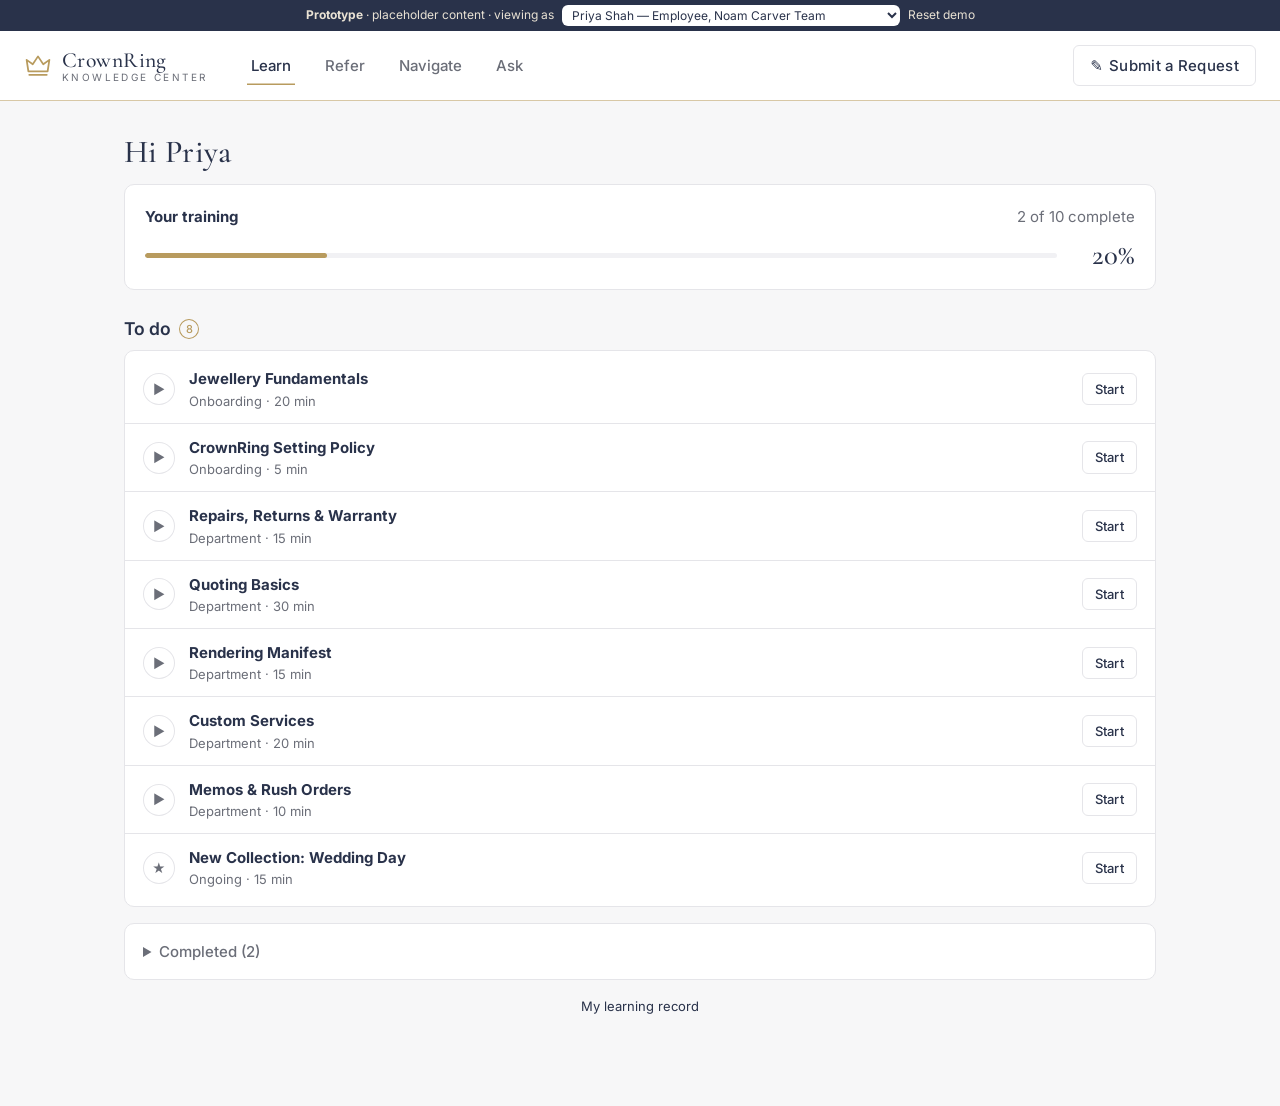
==== commit f988d3c1: "White-based palette, status and Got it tooltips, history wording, italic answer notices, hide Naviga" ====
--- a/index.html
+++ b/index.html
@@ -11,13 +11,14 @@
   <style>
 /* CrownRing Knowledge Center — prototype styles.
    Colour tokens on :root so the developer can map them to the internal site's theme. */
-/* Palette: "Ivory, Ink & Champagne" — Off-white #F5F3EE, Paper #FAF7F0, Stone #E3E1DC, Warm grey #74726E,
-   Navy ink #29324A, Champagne gold #B89B5E (used sparingly) */
+/* Palette: "White, Ink & Champagne" — White #FFFFFF cards on a very light neutral #F7F7F8,
+   borders #E5E5E9, grey text #6B6E78, Navy ink #29324A, Champagne gold #B89B5E (used sparingly).
+   White-based for long reading sessions (less eye strain than tinted off-whites). */
 :root {
-  --bg: #f5f3ee; --surface: #faf7f0; --surface-2: #efeeea; --text: #29324a; --muted: #74726e; --border: #e3e1dc;
-  --accent: #29324a; --accent-hover: #3b4562; --on-accent: #f6f5f2; --accent-strong: #29324a; --accent-soft: #eeebe4;
-  --gold: #b89b5e; --mark: #b89b5e; --navy: #29324a; --slate: #29324a; --cream: #f6f5f2;
-  --header-bg: #faf7f0; --header-text: #29324a; --header-muted: #74726e; --header-hover: #efeeea; --demo-bg: #29324a; --demo-text: #e9e2d4;
+  --bg: #f7f7f8; --surface: #ffffff; --surface-2: #f1f1f4; --text: #29324a; --muted: #6b6e78; --border: #e5e5e9;
+  --accent: #29324a; --accent-hover: #3b4562; --on-accent: #f6f5f2; --accent-strong: #29324a; --accent-soft: #f4efe4;
+  --gold: #b89b5e; --mark: #b89b5e; --navy: #29324a; --slate: #29324a; --cream: #ffffff;
+  --header-bg: #ffffff; --header-text: #29324a; --header-muted: #6b6e78; --header-hover: #f1f1f4; --demo-bg: #29324a; --demo-text: #e9e2d4;
   --ok: #5c6f5a; --ok-soft: #e9ece3; --warn: #8a6f3c; --warn-soft: #f2eadb; --info: #4d5566; --info-soft: #ebebec;
   --danger: #8f4a44; --danger-soft: #f3e4e0;
   --radius: 10px; --shadow: 0 1px 2px rgba(31,36,48,.03), 0 4px 18px rgba(31,36,48,.04);
@@ -40,7 +41,7 @@
 
 /* demo bar + header */
 .demo-bar { display: flex; flex-wrap: wrap; gap: 8px; align-items: center; justify-content: center; padding: 5px 16px; background: var(--demo-bg); color: var(--demo-text); font-size: 12px; }
-.demo-bar select { width: auto; max-width: 100%; background: #f6f5f2; color: #29324a; border: 0; border-radius: 6px; padding: 2px 6px; font-size: 12px; }
+.demo-bar select { width: auto; max-width: 100%; background: #ffffff; color: #29324a; border: 0; border-radius: 6px; padding: 2px 6px; font-size: 12px; }
 .demo-bar .link-btn { color: var(--demo-text); font-size: 12px; }
 .link-btn { background: none; border: 0; padding: 0; cursor: pointer; color: var(--accent-strong); }
 .link-btn:hover { text-decoration: underline; }
@@ -207,7 +208,7 @@
 .radio-card { display: flex; gap: 10px; padding: 10px 12px; border: 1px solid var(--border); border-radius: 8px; cursor: pointer; font-weight: 400; margin-top: 8px; }
 .radio-card:has(input:checked) { border-color: var(--accent); background: var(--accent-soft); }
 .warn-box { background: var(--warn-soft); color: var(--warn); border-radius: 8px; padding: 10px 12px; }
-.board { display: grid; grid-template-columns: repeat(6, minmax(158px, 1fr)); gap: 12px; overflow-x: auto; padding-bottom: 8px; align-items: start; }
+.board { display: grid; grid-template-columns: repeat(5, minmax(170px, 1fr)); gap: 12px; overflow-x: auto; padding-bottom: 8px; align-items: start; }
 .col { background: var(--surface-2); border-radius: var(--radius); padding: 10px; display: flex; flex-direction: column; gap: 8px; min-height: 120px; }
 .col.requests { background: var(--warn-soft); }
 .col-head { font-weight: 600; font-size: 13px; padding: 2px 4px 4px; display: flex; align-items: center; gap: 6px; }
@@ -310,6 +311,66 @@
 .upd { display: inline-block; margin-left: 6px; padding: 0 7px; border-radius: 999px; font-size: 11px; font-weight: 500; letter-spacing: .03em; color: var(--gold); box-shadow: inset 0 0 0 1px var(--gold); vertical-align: 1px; }
 @media (max-width: 760px) { .two-col { grid-template-columns: 1fr; } .two-col .section-title { margin-top: 20px; } }
 .h1-ico { font-size: .8em; vertical-align: 2px; margin: 0 4px 0 0; }
+
+/* ---- Ask: history & log ---- */
+.ask-links { margin-top: 6px; }
+.fb { margin-top: 10px; padding-top: 8px; border-top: 1px dashed var(--border); font-size: 13px; color: var(--muted); }
+.log .log-row { padding: 16px 18px; border-top: 1px solid var(--border); }
+.log .log-row:first-child { border-top: 0; }
+.log-top { flex-wrap: nowrap; align-items: flex-start; }
+.log-q { font-weight: 600; }
+.log-row .sub { color: var(--muted); font-size: 13px; margin-top: 2px; }
+.log-a { margin: 8px 0; font-size: 14px; display: -webkit-box; -webkit-line-clamp: 2; -webkit-box-orient: vertical; overflow: hidden; }
+.nh { color: var(--danger); }
+.tag { flex: none; display: inline-block; padding: 1px 9px; border-radius: 999px; font-size: 11px; font-weight: 500; letter-spacing: .03em; white-space: nowrap; }
+.tag-ok { color: var(--ok); box-shadow: inset 0 0 0 1px var(--ok); }
+.tag-gold { color: var(--gold); box-shadow: inset 0 0 0 1px var(--gold); }
+.tag-ink { color: var(--text); box-shadow: inset 0 0 0 1px var(--text); }
+.tag-muted { color: var(--muted); box-shadow: inset 0 0 0 1px var(--border); }
+.chip-sm { font-size: 12px; padding: 3px 10px; }
+.hist-filters { margin: 14px 0 12px; }
+.stats { display: grid; grid-template-columns: repeat(4, 1fr); gap: 12px; margin-bottom: 16px; }
+.stat { background: var(--surface); border: 1px solid var(--border); border-radius: var(--radius); padding: 14px 16px; display: flex; flex-direction: column; }
+.stat-n { font-family: var(--serif); font-size: 1.8rem; font-weight: 500; line-height: 1.1; }
+.stat-l { font-size: 12px; color: var(--muted); letter-spacing: .04em; text-transform: uppercase; }
+.kcard.from-ask { box-shadow: inset 2px 0 0 var(--gold); }
+@media (max-width: 760px) { .stats { grid-template-columns: 1fr 1fr; } }
+
+/* ---- Requests tab & answers ---- */
+.req-grid { display: grid; grid-template-columns: repeat(auto-fill, minmax(min(440px, 100%), 1fr)); gap: 14px; align-items: start; }
+.req-card { display: flex; flex-direction: column; gap: 6px; background: var(--surface); border: 1px solid var(--border); border-radius: var(--radius); padding: 16px 18px; }
+.req-card.from-ask { box-shadow: inset 2px 0 0 var(--gold); }
+.req-card .sub { color: var(--muted); font-size: 13px; }
+.req-text { font-weight: 600; font-size: 15px; }
+.req-actions { margin-top: 6px; }
+.req-answer { margin-top: 6px; padding: 10px 12px; background: var(--surface-2); border-radius: 8px; }
+.req-answer p { margin: 4px 0 6px; font-size: 14px; }
+.wordings summary { font-size: 13px; }
+.wordings div { padding: 3px 0 0 14px; color: var(--muted); }
+.log-history { margin: 8px 0 0; font-size: 13px; color: var(--ok); }
+.answer-box { border-left: 2px solid var(--gold); padding: 4px 0 4px 16px; font-size: 16px; }
+@media (max-width: 760px) { .req-grid { grid-template-columns: 1fr; } }
+.toast { background: var(--text); color: var(--cream); }
+@media (max-width: 760px) { .manage-head .tabs { width: 100%; overflow-x: auto; } .tabs a { padding: 8px 10px; white-space: nowrap; } }
+
+/* Roadmap: estimated effort — light to dark green ombre (Minor → Major) */
+.badge.eff-minor { background: #e8efe4; color: #3f5d47; }
+.badge.eff-small { background: #d3e2cf; color: #36553f; }
+.badge.eff-med   { background: #b4cdb1; color: #2c4a35; }
+.badge.eff-large { background: #7fa287; color: #fbfaf6; }
+.badge.eff-major { background: #4e7559; color: #fbfaf6; }
+
+/* ---- Tooltips (hover / keyboard focus) ---- */
+[data-tip] { position: relative; }
+[data-tip]:hover::after, [data-tip]:focus-visible::after {
+  content: attr(data-tip); position: absolute; z-index: 30; right: 0; top: calc(100% + 8px);
+  width: max-content; max-width: 260px; padding: 8px 11px; border-radius: 8px;
+  background: var(--text); color: #fff; font-size: 12.5px; font-weight: 400; line-height: 1.45; letter-spacing: 0; text-transform: none;
+  white-space: normal; text-align: left; box-shadow: 0 6px 20px rgba(20,24,36,.18); pointer-events: none;
+}
+.tip-left[data-tip]:hover::after, .tip-left[data-tip]:focus-visible::after { right: auto; left: 0; }
+.tag[data-tip] { cursor: help; }
+.notice-title { font-style: italic; font-weight: 500; }
 
 </style>
 </head>
@@ -703,6 +764,36 @@
     submissions: [
       { id: 'S1', user: 'u1', type: 'question', date: '2026-10-29', status: 'new', text: 'Is there a guide for what to do when a retailer sends a return without an RA number?' },
       { id: 'S2', user: 'u4', type: 'topic', date: '2026-10-15', status: 'new', text: 'Could we get a glossary? New people ask about terms like "gallery" and "Frankenstein" a lot.' },
+      /* Sent automatically by Ask when it could not find an answer. Repeat questions are grouped. */
+      { id: 'S3', user: 'u4', type: 'ask', date: '2026-11-04', status: 'new', text: 'What is the restocking fee for a fully mounted return?', askers: [{ user: 'u4', at: '2026-11-04T09:41' }, { user: 'u8', at: '2026-11-07T14:05' }, { user: 'u2', at: '2026-11-08T11:20' }], logIds: ['A3', 'A9', 'A12'] },
+      { id: 'S4', user: 'u1', type: 'ask', date: '2026-11-06', status: 'new', text: 'What is the dress code?', askers: [{ user: 'u1', at: '2026-11-06T08:52' }], logIds: ['A6'] },
+      { id: 'S6', user: 'u4', type: 'ask', date: '2026-11-06', status: 'new', text: 'Who approves a rush order?', note: 'Answer marked not helpful: "Needed to know who approves when the supervisor is away."', askers: [{ user: 'u4', at: '2026-11-06T11:47' }], logIds: ['A8'] },
+      { id: 'S5', user: 'u2', type: 'ask', date: '2026-10-21', status: 'answered', text: 'Do we charge extra to rhodium plate a white gold repair?', askers: [{ user: 'u2', at: '2026-10-21T15:30' }], logIds: ['A1'],
+        answer: { kind: 'doc', ref: 'D39', label: 'Repair Fee › Repair fees', v: '1.0', text: 'Yes. Rhodium plating is charged as its own line on white gold repairs. The current amount is in the Repair Fee guide.', date: '2026-11-05', by: 'u5' } },
+    ],
+
+    /* Personal "your question has an answer" notices — shown at the top of the asker's Learn to-do */
+    notices: [{ id: 'N1', user: 'u2', subId: 'S5', date: '2026-11-05', read: false }],
+
+    /* ---------------------------------------------------------------------------
+       ASK LOG — every question asked, with what Ask answered and its sources.
+       Visible to: the employee (their own), their supervisor, and L&D (everyone).
+       helpful: true / false / null (not rated)
+    --------------------------------------------------------------------------- */
+    askLog: [
+      { id: 'A1', user: 'u2', at: '2026-10-21T15:30', q: 'Do we charge extra to rhodium plate a white gold repair?', found: false, requestId: 'S5' },
+      { id: 'A2', user: 'u4', at: '2026-11-03T10:12', q: 'What is a memo?', found: true, answer: 'A memo is merchandise sent to a retailer on consignment. It stays our property until the retailer sells it or sends it back, and it is only invoiced once sold.', sources: [{ kind: 'doc', ref: 'D6', label: 'Memo Procedure › What is a memo?', v: '1.1' }], helpful: true },
+      { id: 'A3', user: 'u4', at: '2026-11-04T09:41', q: 'What is the restocking fee for a fully mounted return?', found: false, requestId: 'S3' },
+      { id: 'A4', user: 'u4', at: '2026-11-05T13:18', q: 'How do I merge tickets?', found: true, answer: 'Select both tickets in the list. Click Merge and choose which one to keep. The conversations are combined into one ticket.', sources: [{ kind: 'guide', ref: 'zoho:z17', label: 'Zoho Desk › How to merge duplicate tickets' }], helpful: true },
+      { id: 'A5', user: 'u1', at: '2026-11-05T16:02', q: 'What does the warranty cover?', found: true, answer: 'Manufacturing defects in Noam Carver pieces.', sources: [{ kind: 'doc', ref: 'D21', label: 'NC Warranty › What the warranty covers', v: '1.0' }], helpful: null },
+      { id: 'A6', user: 'u1', at: '2026-11-06T08:52', q: 'What is the dress code?', found: false, requestId: 'S4' },
+      { id: 'A7', user: 'u1', at: '2026-11-06T09:10', q: 'How do I set up my email signature?', found: true, answer: 'Click your profile picture, then Personal settings. Open Signature and paste the approved signature. Save, then send yourself a test reply.', sources: [{ kind: 'guide', ref: 'zoho:z6', label: 'Zoho Desk › How to set up your email signature' }], helpful: true },
+      { id: 'A8', user: 'u4', at: '2026-11-06T11:47', q: 'Who approves a rush order?', found: true, answer: 'Rush orders must be approved by your supervisor before you confirm a date with the retailer.', sources: [{ kind: 'doc', ref: 'D38', label: 'Procedure to Follow on Rush › Approval', v: '1.0' }], helpful: false, note: 'Needed to know who approves when the supervisor is away.', requestId: 'S6' },
+      { id: 'A9', user: 'u8', at: '2026-11-07T14:05', q: 'Restocking fee for fully mounted returns?', found: false, requestId: 'S3' },
+      { id: 'A10', user: 'u8', at: '2026-11-07T14:12', q: 'What are group ships?', found: true, answer: 'Which retailers ship together and on which days.', sources: [{ kind: 'doc', ref: 'D20', label: 'Group Ships › Group ships', v: '1.0' }], helpful: true },
+      { id: 'A11', user: 'u6', at: '2026-11-08T08:30', q: 'Where are the finished prong tolerances?', found: true, answer: 'The acceptable prong sizes on finished pieces, by center stone size.', sources: [{ kind: 'doc', ref: 'D24', label: 'NC Finished Prong Tolerances - Center Stones › Finished tolerances', v: '1.0' }], helpful: null },
+      { id: 'A12', user: 'u2', at: '2026-11-08T11:20', q: 'Is there a restocking fee on fully mounted returns?', found: false, requestId: 'S3' },
+      { id: 'A13', user: 'u2', at: '2026-11-08T11:26', q: 'When is a memo invoiced?', found: true, answer: 'A memo stays our property until the retailer sells it or sends it back, and it is only invoiced once sold.', sources: [{ kind: 'doc', ref: 'D6', label: 'Memo Procedure › What is a memo?', v: '1.1' }], helpful: true },
     ],
 
     /* Roadmap — mirrors the Documentation Map "Roadmap" tab */
@@ -825,7 +916,7 @@
    survives a refresh. "Reset demo" restores the seed data.
    ========================================================================== */
 (function () {
-  const KEY = 'crownring-kc-demo-v4';
+  const KEY = 'crownring-kc-demo-v6';
   const clone = (o) => JSON.parse(JSON.stringify(o));
 
   let state;
@@ -995,6 +1086,66 @@
   S.system = (id) => (state.systems || []).find((x) => x.id === id);
   S.guide = (sysId, gid) => { const x = S.system(sysId); return x && x.guides.find((g) => g.id === gid); };
   S.guideRef = (ref) => { const [sid, gid] = ref.split(':'); return { sys: S.system(sid), g: S.guide(sid, gid) }; };
+
+
+  /* ---------- ASK LOG: every question, its answer and sources ----------
+     Unanswered questions are sent to L&D automatically (Manage → Roadmap → Requests).
+     Repeat questions are grouped onto one request so L&D sees how often it comes up. */
+  const norm = (t) => (t.toLowerCase().match(/[a-z0-9]+/g) || []).filter((w) => !STOP.has(w)).map(stem).sort().join(' ');
+  const nowStamp = () => { const d = new Date(); return state.today + 'T' + String(d.getHours()).padStart(2, '0') + ':' + String(d.getMinutes()).padStart(2, '0'); };
+  S.logAsk = (u, q, r) => {
+    state.askLog = state.askLog || [];
+    const entry = { id: 'A' + Date.now(), user: u.id, at: nowStamp(), q, found: r.found, helpful: null };
+    if (r.found) {
+      const t = r.top;
+      entry.sources = [t.guide
+        ? { kind: 'guide', ref: t.sys.id + ':' + t.guide.id, label: t.sys.name + ' › ' + t.guide.title }
+        : { kind: 'doc', ref: t.d.id, label: t.d.title + ' › ' + t.s.h, v: t.v.v }];
+      entry.answer = t.guide ? t.guide.steps.join(' ').replace(/\*\*/g, '') : t.s.body.replace(/\*\*/g, '').replace(/^- /gm, '');
+    } else {
+      entry.requestId = S.requestFromAsk(u, q, entry.id).id;
+    }
+    state.askLog.push(entry); save();
+    return entry;
+  };
+  S.requestFromAsk = (u, q, logId, note) => {
+    const key = norm(q);
+    let sub = state.submissions.find((x) => x.type === 'ask' && x.status === 'new' && norm(x.text) === key);
+    if (!sub) { sub = { id: 'S' + Date.now(), user: u.id, type: 'ask', date: state.today, status: 'new', text: q, askers: [], logIds: [] }; state.submissions.unshift(sub); }
+    sub.askers.push({ user: u.id, at: nowStamp() }); sub.logIds.push(logId);
+    if (note) sub.note = (sub.note ? sub.note + ' / ' : '') + note;
+    save(); return sub;
+  };
+  S.rateAsk = (id, helpful) => {
+    const e = (state.askLog || []).find((x) => x.id === id); if (!e) return null;
+    e.helpful = helpful;
+    if (helpful === false && !e.requestId) e.requestId = S.requestFromAsk(S.user(e.user), e.q, e.id, 'Answer marked not helpful').id;
+    save(); return e;
+  };
+  S.askHistory = (userId) => (state.askLog || []).filter((e) => !userId || e.user === userId).slice().sort((a, b) => (a.at < b.at ? 1 : -1));
+  /* What the employee sees. Internal steps (roadmap etc.) stay "Requested" — only L&D sees the roadmap. */
+  S.askSub = (e) => e.requestId && state.submissions.find((x) => x.id === e.requestId);
+  S.askStatus = (e) => {
+    const sub = S.askSub(e);
+    if (sub && sub.status === 'answered') return { key: 'updated', label: 'Updated', answered: true };
+    if (e.found && e.helpful !== false) return { key: 'answered', label: 'Answered', answered: true };
+    if (sub && sub.status === 'declined') return { key: 'closed', label: 'Closed', answered: false };
+    return { key: 'requested', label: 'Requested', answered: false };
+  };
+
+  /* ---------- REQUESTS: L&D answers, adds to roadmap, or closes ---------- */
+  S.requestAskers = (sub) => [...new Set(sub.askers ? sub.askers.map((a) => a.user) : [sub.user])];
+  S.answerRequest = (subId, answer) => {
+    const sub = state.submissions.find((x) => x.id === subId);
+    sub.status = 'answered';
+    sub.answer = Object.assign({ date: state.today, by: S.me().id }, answer);
+    state.notices = state.notices || [];
+    S.requestAskers(sub).forEach((uid) => state.notices.push({ id: 'N' + Date.now() + uid, user: uid, subId, date: state.today, read: false }));
+    save(); return sub;
+  };
+  S.closeRequest = (subId, reply) => { const sub = state.submissions.find((x) => x.id === subId); sub.status = 'declined'; sub.reply = reply || ''; sub.closedOn = state.today; save(); };
+  S.notices = (u) => (state.notices || []).filter((n) => n.user === u.id && !n.read).map((n) => Object.assign({}, n, { sub: state.submissions.find((x) => x.id === n.subId) })).filter((n) => n.sub);
+  S.readNotice = (id) => { const n = (state.notices || []).find((x) => x.id === id); if (n) { n.read = true; n.readOn = state.today; save(); } };
 
   /* ---------- ASK: simulated retrieval over CURRENT, ACTIVE docs only ---------- */
   const STOP = new Set('a an the is are was were be to of and or in on for with what how do does i we our my me can when who where which should if it this that at by from any about need you have get as there their they them your'.split(' '));
@@ -1050,7 +1201,8 @@
      #/learn  #/learn/module/:id[/:step]  #/learn/update/:docId  #/learn/record
      #/refer   #/refer/f/:folderId   #/refer/doc/:id
      #/navigate   #/navigate/:systemId   #/navigate/:systemId/:guideId
-     #/ask
+     #/ask   #/ask/history
+     #/team/:userId/ask   #/manage/ask
      #/team   #/team/:userId
      #/manage (register)  #/manage/doc/:id  #/manage/doc/:id/v/:ver  #/manage/edit/:id  #/manage/roadmap
    ========================================================================== */
@@ -1170,7 +1322,7 @@
         if (!text) { $('#sText', card).focus(); return; }
         S.submit(me.id, $('#sType', card).value, text);
         closeModal(); toast('Sent to L&D — thank you!');
-        if (location.hash.startsWith('#/manage/roadmap')) rerender();
+        if (location.hash.startsWith('#/manage/requests')) rerender();
       });
     });
   }
@@ -1184,6 +1336,26 @@
     : `<a class="list-row" href="#/learn/module/${it.m.id}"><span class="row-ico">${it.m.stage === 'ongoing' ? '★' : '▶'}</span>
         <span class="grow"><strong>${esc(it.m.title)}</strong><span class="sub">${S.STAGE_LABEL[it.m.stage]} · ${it.m.minutes} min</span></span><span class="btn btn-sm btn-ghost">Start</span></a>`;
 
+  const noticeRow = (n) => `<a class="list-row" href="#/learn/answer/${n.id}"><span class="row-ico warn">?</span>
+      <span class="grow"><span class="notice-title">Your question has an answer</span><span class="sub">“${esc(n.sub.text)}” · 1 min</span></span><span class="btn btn-sm">Read</span></a>`;
+  function viewAnswerNotice(id) {
+    const me = S.me();
+    const n = (S.state.notices || []).find((x) => x.id === id && x.user === me.id);
+    const sub = n && S.state.submissions.find((x) => x.id === n.subId);
+    if (!sub || !sub.answer) return notFound();
+    const mine = (sub.askers || [{ user: sub.user, at: sub.date }]).filter((a) => a.user === me.id);
+    const askedOn = mine.length ? mine[0].at.slice(0, 10) : sub.date;
+    const a = sub.answer;
+    return `<div class="narrow"><a href="#/learn" class="small">← Learn</a>
+      <article class="card stack">
+        <div><span class="badge warn">Answer to your question</span><h1>${esc(sub.text)}</h1>
+          <p class="meta">You asked on ${fmtDate(askedOn)}${sub.type === 'ask' ? ', when Ask couldn\'t find an answer' : ''}. L&amp;D added this on ${fmtDate(a.date)}.</p></div>
+        <div class="answer-box">${md(a.text)}</div>
+        ${a.ref ? `<p>Source: <a href="${sourceHref(a)}">${esc(a.label)}${a.v ? ' · v' + esc(a.v) : ''}</a></p>` : ''}
+        ${n.read ? `<div class="result ok">✓ Read ${fmtDate(n.readOn)}</div>` : '<button class="btn tip-left" id="gotIt" type="button" data-tip="This answer will also stay in your question history under Ask, so you can find it again anytime.">Got it</button>'}
+      </article></div>`;
+  }
+  function bindAnswerNotice(id) { const b = $('#gotIt'); if (b) b.addEventListener('click', () => { S.readNotice(id); toast('Saved to your question history'); location.hash = '#/learn'; }); }
   function viewLearn() {
     const me = S.me();
     const p = S.progress(me);
@@ -1191,14 +1363,16 @@
     const doneMods = S.requiredModules(me).filter((m) => S.done(me.id, 'module', m.id));
     const doneUps = S.requiredUpdates(me).filter((x) => S.done(me.id, 'update', x.ref));
     const doneCount = doneMods.length + doneUps.length;
+    const notices = S.notices(me);
+    const total = todo.length + notices.length;
     return `
       <h1>Hi ${esc(firstName(me))}</h1>
       <div class="card">
         <div class="row spread"><strong>Your training</strong><span class="muted">${p.done} of ${p.total} complete</span></div>
         <div class="big-bar">${bar(p.pct)}<span class="pct">${p.pct}%</span></div>
       </div>
-      <h2 class="section-title">To do ${todo.length ? `<span class="count">${todo.length}</span>` : ''}</h2>
-      ${todo.length ? `<div class="card list">${todo.map(itemRow).join('')}</div>` : `<div class="card empty">You're all caught up ✓</div>`}
+      <h2 class="section-title">To do ${total ? `<span class="count">${total}</span>` : ''}</h2>
+      ${total ? `<div class="card list">${notices.map(noticeRow).join('')}${todo.map(itemRow).join('')}</div>` : `<div class="card empty">You're all caught up ✓</div>`}
       ${doneCount ? `<details class="card list completed">
         <summary>Completed (${doneCount})</summary>
         ${doneUps.map((x) => `<a class="list-row" href="#/learn/update/${x.doc.id}"><span class="row-ico ok">✓</span><span class="grow">${esc(x.doc.title)}<span class="sub">Update v${esc(x.version.v)} · ${fmtDate(S.done(me.id, 'update', x.ref).date)}</span></span></a>`).join('')}
@@ -1437,12 +1611,11 @@
     const x = S.system(id);
     if (!x || !S.systems(S.me()).includes(x)) return notFound();
     const G = (gid) => x.guides.find((g) => g.id === gid);
-    const owner = x.owner ? S.user(x.owner).name : x.ownerLabel;
     return `<a href="#/navigate" class="small">← Navigate</a>
       <div class="sys-head">
         <span class="mono lg">${esc(x.mono)}</span>
         <div class="grow"><h1>${esc(x.name)}</h1><p class="lead">${esc(x.tagline)}</p>
-          <p class="small muted"><strong>When to use it:</strong> ${esc(x.when)}<br><strong>Owner:</strong> ${esc(owner)}</p></div>
+          <p class="small muted"><strong>When to use it:</strong> ${esc(x.when)}</p></div>
         <a class="btn" href="${esc(x.url)}" target="_blank" rel="noopener">Open ${esc(x.name)} ↗</a>
       </div>
       <h2 class="section-title">Start here</h2>
@@ -1479,36 +1652,101 @@
   /* =========================================================================
      ASK (simulated)
      ========================================================================= */
-  let askLog = [];
+  let askLog = [];   // this session's chat; every question is also saved to the permanent log
   const SUGGESTED = ['What is a memo?', 'Who approves a rush order?', 'How do I merge tickets?'];
-  function answerHtml(r) {
+  const fmtAt = (at) => { const d = new Date(at); return d.toLocaleDateString('en-CA', { month: 'short', day: 'numeric' }) + ' · ' + d.toLocaleTimeString('en-CA', { hour: 'numeric', minute: '2-digit' }); };
+  const sourceHref = (src) => { if (src.kind === 'doc') return '#/refer/doc/' + src.ref; const [sid, gid] = src.ref.split(':'); return '#/navigate/' + sid + '/' + gid; };
+  const STATUS_TAG = { answered: 'tag-ok', updated: 'tag-ok', requested: 'tag-gold', closed: 'tag-muted' };
+  const STATUS_TIP = {
+    answered: 'Ask found the answer in our current documents.',
+    requested: 'Ask couldn\'t find an answer, so your question was sent to L&D. When an answer is added, you\'ll see it here and in your Learn to-do list.',
+    updated: 'Ask couldn\'t answer this at first. L&D has since added an answer.',
+    closed: 'L&D reviewed this question and closed it. Any note from L&D is shown below.',
+  };
+  const statusTag = (e) => { const st = S.askStatus(e); return `<span class="tag ${STATUS_TAG[st.key]}">${esc(st.label)}</span>`; };
+
+  /* One question in a history list (employee, supervisor and L&D views share this) */
+  function logRow(e, showUser) {
+    const u = S.user(e.user);
+    const st = S.askStatus(e), sub = S.askSub(e);
+    const chips = (list) => list.length ? `<div class="pill-row">${list.map((src) => `<a class="chip chip-sm" href="${sourceHref(src)}">${src.kind === 'guide' ? '↗ ' : ''}${esc(src.label)}${src.v ? ' · v' + esc(src.v) : ''}</a>`).join('')}</div>` : '';
+    let body;
+    if (st.key === 'updated') {
+      const a = sub.answer;
+      body = `<p class="log-history">${e.found ? 'The first answer wasn\'t helpful' : 'Ask couldn\'t find an answer'} when this was asked. L&amp;D added one on ${fmtDate(a.date)}.</p>
+        <p class="log-a">${esc(a.text)}</p>${a.ref ? chips([a]) : ''}`;
+    } else if (e.found) {
+      body = `<p class="log-a">${esc(e.answer || '')}</p>${e.note ? `<p class="log-a small"><em>“${esc(e.note)}”</em></p>` : ''}${chips(e.sources || [])}`;
+    } else if (st.key === 'closed') {
+      body = `<p class="log-a muted">No answer found in the documentation.</p>${sub.reply ? `<p class="log-history">L&amp;D: ${esc(sub.reply)}</p>` : ''}`;
+    } else {
+      body = '<p class="log-a muted">No answer found in the documentation yet. L&amp;D has been asked to add one.</p>';
+    }
+    return `<div class="log-row">
+      <div class="row spread log-top"><strong class="log-q">${esc(e.q)}</strong><span class="tag ${STATUS_TAG[st.key]}" tabindex="0" data-tip="${esc(STATUS_TIP[st.key])}" aria-label="${esc(st.label + ': ' + STATUS_TIP[st.key])}">${esc(st.label)}</span></div>
+      <div class="sub">${showUser ? esc(u.name) + ' · ' : ''}${fmtAt(e.at)}${e.helpful === true ? ' · Marked helpful' : ''}${e.helpful === false ? ' · <span class="nh">Marked not helpful</span>' : ''}</div>
+      ${body}
+    </div>`;
+  }
+
+  function answerHtml(x) {
+    const r = x.r, e = x.entry;
     if (!r.found) return `<p>I couldn't find that in our documents, so I won't guess.</p>
-      <button class="btn btn-sm btn-ghost send-ld" type="button">Send question to L&amp;D</button>`;
+      <p class="small muted">I've sent your question to L&amp;D so it can be added. You can follow it in <a href="#/ask/history">your question history</a>.</p>`;
     const t = r.top;
-    if (t.guide) return `<ol class="steps small-steps">${t.guide.steps.map((x) => `<li>${md(x).replace(/^<p>|<\/p>$/g, '')}</li>`).join('')}</ol><p class="source">Source: <a href="#/navigate/${t.sys.id}/${t.guide.id}">${esc(t.sys.name)} › ${esc(t.guide.title)}</a></p>`;
-    return `${md(t.s.body)}<p class="source">Source: <a href="#/refer/doc/${t.d.id}">${esc(t.d.title)} › ${esc(t.s.h)}</a></p>`;
+    const body = t.guide
+      ? `<ol class="steps small-steps">${t.guide.steps.map((st) => `<li>${md(st).replace(/^<p>|<\/p>$/g, '')}</li>`).join('')}</ol><p class="source">Source: <a href="#/navigate/${t.sys.id}/${t.guide.id}">${esc(t.sys.name)} › ${esc(t.guide.title)}</a></p>`
+      : `${md(t.s.body)}<p class="source">Source: <a href="#/refer/doc/${t.d.id}">${esc(t.d.title)} › ${esc(t.s.h)}</a></p>`;
+    const fb = e.helpful === null
+      ? `<div class="fb">Did this help? <button class="link-btn fb-btn" data-id="${e.id}" data-v="1" type="button">Yes</button> · <button class="link-btn fb-btn" data-id="${e.id}" data-v="0" type="button">No</button></div>`
+      : e.helpful ? '<div class="fb">Thanks for the feedback.</div>' : '<div class="fb">Thanks. I\'ve sent this to L&amp;D so the answer can be improved.</div>';
+    return body + fb;
   }
   function viewAsk() {
     return `<div class="narrow ask">
       <div class="chat" id="chat" aria-live="polite">
-        ${askLog.length ? '' : `<div class="ask-hello"><h1>What can I help you find?</h1><p class="muted">Answers come from our current documents, with a link to the source.</p></div>`}
-        ${askLog.map((x) => `<div class="msg user">${esc(x.q)}</div><div class="msg bot" data-q="${esc(x.q)}">${answerHtml(x.r)}</div>`).join('')}
+        ${askLog.length ? '' : `<div class="ask-hello"><h1>What can I help you find?</h1><p class="muted">Answers come from our current documents and guides, with a link to the source.</p></div>`}
+        ${askLog.map((x) => `<div class="msg user">${esc(x.q)}</div><div class="msg bot">${answerHtml(x)}</div>`).join('')}
       </div>
       ${askLog.length ? '' : `<div class="pill-row center">${SUGGESTED.map((q) => `<button class="chip ask-chip" type="button">${esc(q)}</button>`).join('')}</div>`}
       <form class="chat-input" id="askForm"><input type="text" id="askInput" placeholder="Ask a question" aria-label="Your question" autocomplete="off"><button class="btn" type="submit">Ask</button></form>
-      ${askLog.length ? '<p class="center small"><button class="link-btn" id="clearChat" type="button">Clear</button></p>' : ''}
+      <p class="center small ask-links"><a href="#/ask/history">Your question history</a>${askLog.length ? ' · <button class="link-btn" id="clearChat" type="button">Clear chat</button>' : ''}</p>
     </div>`;
   }
   function bindAsk() {
-    const go = (q) => { if (!q.trim()) return; askLog.push({ q, r: S.ask(S.me(), q) }); rerender(); setTimeout(() => { const c = $('#chat'); if (c.lastElementChild) c.lastElementChild.scrollIntoView({ block: 'nearest' }); $('#askInput').focus(); }, 20); };
+    const go = (q) => {
+      if (!q.trim()) return;
+      const r = S.ask(S.me(), q);
+      const entry = S.logAsk(S.me(), q, r);
+      askLog.push({ q, r, entry });
+      rerender();
+      setTimeout(() => { const c = $('#chat'); if (c.lastElementChild) c.lastElementChild.scrollIntoView({ block: 'nearest' }); $('#askInput').focus(); }, 20);
+    };
     $('#askForm').addEventListener('submit', (e) => { e.preventDefault(); go($('#askInput').value); });
     $$('.ask-chip').forEach((b) => b.addEventListener('click', () => go(b.textContent)));
     const clr = $('#clearChat'); if (clr) clr.addEventListener('click', () => { askLog = []; rerender(); });
-    $$('.send-ld').forEach((b) => b.addEventListener('click', () => {
-      S.submit(S.me().id, 'question', b.closest('.msg').dataset.q + ' (from Ask — no answer found)');
-      b.replaceWith(Object.assign(document.createElement('span'), { className: 'badge ok', textContent: '✓ Sent' }));
+    $$('.fb-btn').forEach((b) => b.addEventListener('click', () => {
+      const e = S.rateAsk(b.dataset.id, b.dataset.v === '1');
+      askLog.forEach((x) => { if (x.entry.id === e.id) x.entry = e; });
+      rerender();
     }));
   }
+
+  /* Employee's own history */
+  let histFilter = 'all';
+  const HIST_FILTERS = [['all', 'All'], ['answered', 'Answered'], ['requested', 'Requested']];
+  const filterLog = (list, f) => list.filter((e) => f === 'all' || (f === 'answered' ? S.askStatus(e).answered : S.askStatus(e).key === 'requested'));
+  function viewAskHistory() {
+    const me = S.me();
+    const list = S.askHistory(me.id);
+    const shown = filterLog(list, histFilter);
+    return `<div class="narrow"><a href="#/ask" class="small">← Ask</a>
+      <h1>Your questions</h1>
+      <p class="muted small">Everything you've asked, with the answer and its source. Questions that could not be answered by Ask are sent to L&amp;D as requests. When an answer is added, it shows up here and in your Learn to-do list.</p>
+      <div class="pill-row hist-filters">${HIST_FILTERS.map(([k, l]) => `<button class="chip ${histFilter === k ? 'active' : ''}" data-f="${k}" type="button">${l} <span class="chip-n">${filterLog(list, k).length}</span></button>`).join('')}</div>
+      <div class="card list log">${shown.map((e) => logRow(e, false)).join('') || '<div class="empty">No questions yet.</div>'}</div></div>`;
+  }
+  function bindAskHistory() { $$('.hist-filters .chip').forEach((c) => c.addEventListener('click', () => { histFilter = c.dataset.f; rerender(); })); }
 
   /* =========================================================================
      MY TEAM
@@ -1542,7 +1780,22 @@
       <div class="card"><div class="row spread"><strong>Progress</strong><span class="muted">${p.done} of ${p.total}</span></div><div class="big-bar">${bar(p.pct)}<span class="pct">${p.pct}%</span></div></div>
       <h2 class="section-title">To do (${todo.length})</h2>
       <div class="card list">${todo.map((it) => `<div class="list-row"><span class="row-ico ${it.kind === 'update' ? 'warn' : ''}">${it.kind === 'update' ? '!' : '▶'}</span><span class="grow">${esc(it.kind === 'update' ? it.x.doc.title + ' v' + it.x.version.v : it.m.title)}<span class="sub">${it.kind === 'update' ? 'Update' : S.STAGE_LABEL[it.m.stage]}</span></span></div>`).join('') || '<div class="empty">All caught up ✓</div>'}</div>
+      ${askSection(u)}
       <h2 class="section-title">Learning record</h2><div class="card">${recordTable(u)}</div>`;
+  }
+  function askSection(u) {
+    const list = S.askHistory(u.id);
+    const open = list.filter((e) => S.askStatus(e).key === 'requested').length;
+    return `<div class="row spread section-title"><h2 style="margin:0">Questions asked <span class="muted small">${list.length} total${open ? ' · ' + open + ' requested' : ''}</span></h2>${list.length > 3 ? `<a class="small" href="#/team/${u.id}/ask">View all</a>` : ''}</div>
+      <div class="card list log">${list.slice(0, 3).map((e) => logRow(e, false)).join('') || '<div class="empty">No questions asked yet.</div>'}</div>`;
+  }
+  function viewMemberAsk(id) {
+    const me = S.me(); const u = S.user(id);
+    if (!u || !S.team(me).includes(u)) return notFound();
+    const list = S.askHistory(u.id);
+    return `<div class="narrow"><a href="#/team/${u.id}" class="small">← ${esc(u.name)}</a>
+      <h1>${esc(firstName(u))}'s questions</h1>
+      <div class="card list log">${list.map((e) => logRow(e, false)).join('') || '<div class="empty">No questions asked yet.</div>'}</div></div>`;
   }
   function bindMember(id) {
     const x = $('#xfer'); if (!x) return;
@@ -1563,7 +1816,9 @@
     const reqN = S.state.submissions.filter((s) => s.status === 'new').length;
     return `<div class="row spread manage-head"><div class="tabs">
         <a href="#/manage" class="${active === 'register' ? 'active' : ''}">Register</a>
-        <a href="#/manage/roadmap" class="${active === 'roadmap' ? 'active' : ''}">Roadmap${reqN ? `<span class="count">${reqN}</span>` : ''}</a></div>
+        <a href="#/manage/requests" class="${active === 'requests' ? 'active' : ''}">Requests${reqN ? `<span class="count">${reqN}</span>` : ''}</a>
+        <a href="#/manage/roadmap" class="${active === 'roadmap' ? 'active' : ''}">Roadmap</a>
+        <a href="#/manage/ask" class="${active === 'ask' ? 'active' : ''}">Ask log</a></div>
         <button class="btn btn-sm" id="newDocBtn" type="button">+ New document</button></div>`;
   }
 
@@ -1759,23 +2014,116 @@
   const COLS = [['idea', 'Idea'], ['planned', 'Planned'], ['progress', 'In progress'], ['review', 'Under review'], ['done', 'Completed']];
   const prioClass = { High: 'danger', Med: 'warn', Low: '' };
   function viewRoadmap() {
-    const reqs = S.state.submissions.filter((s) => s.status === 'new');
-    const typeLabel = { question: 'Question', topic: 'Topic idea', request: 'Doc request', problem: 'Problem', content: 'SME content' };
     return manageTabs('roadmap') + `
       <div class="board">
-        <div class="col requests"><div class="col-head">Requests <span class="count">${reqs.length}</span></div>
-          ${reqs.map((s) => `<div class="kcard"><span class="sub">${typeLabel[s.type] || s.type} · ${esc(S.user(s.user).name)} · ${fmtDate(s.date)}</span><p>${esc(s.text)}</p>
-            <div class="row"><button class="btn btn-sm req-add" data-id="${s.id}" type="button">Add to roadmap</button><button class="link-btn small req-dismiss" data-id="${s.id}" type="button">Dismiss</button></div></div>`).join('') || '<p class="muted small">No new requests.</p>'}
-        </div>
         ${COLS.map(([k, l]) => {
           const items = S.state.roadmap.filter((r) => r.status === k);
           return `<div class="col"><div class="col-head">${l} <span class="muted">${items.length}</span></div>
             ${items.map((r) => `<button class="kcard rm-item" data-id="${r.id}" type="button"><strong>${esc(r.title)}</strong>
-              <span class="pill-row"><span class="badge ${prioClass[r.priority]}">${r.priority}</span><span class="badge">${esc(r.type)}</span><span class="badge">${esc(r.effort)}</span></span></button>`).join('')}
+              <span class="pill-row"><span class="badge ${prioClass[r.priority]}">${r.priority}</span><span class="badge">${esc(r.type)}</span><span class="badge eff eff-${esc(r.effort.toLowerCase())}" title="Estimated effort">${esc(r.effort)}</span></span>
+              ${r.fromRequest ? '<span class="sub">From a request</span>' : ''}</button>`).join('')}
             ${k === 'idea' ? '<button class="link-btn small" id="addIdea" type="button">+ Add</button>' : ''}</div>`;
         }).join('')}
       </div>`;
   }
+
+  /* ---------- Requests: everything people (and Ask) send to L&D ---------- */
+  const REQ_TYPE = { question: 'Question', topic: 'Topic idea', request: 'Document request', problem: 'Problem', content: 'SME content', ask: 'From Ask · no answer found' };
+  const REQ_STATUS = { new: ['New', 'tag-gold'], done: ['On roadmap', 'tag-ink'], answered: ['Answered', 'tag-ok'], declined: ['Closed', 'tag-muted'] };
+  let reqFilter = 'new', reqQuery = '';
+  function reqCard(sub) {
+    const askers = S.requestAskers(sub);
+    const isAsk = sub.type === 'ask';
+    const label = isAsk && sub.note && /not helpful/.test(sub.note) ? 'From Ask · answer not helpful' : REQ_TYPE[sub.type] || sub.type;
+    const [stL, stC] = REQ_STATUS[sub.status] || ['', ''];
+    const wordings = isAsk ? sub.logIds.map((lid) => (S.state.askLog || []).find((e) => e.id === lid)).filter(Boolean) : [];
+    return `<div class="req-card ${isAsk ? 'from-ask' : ''}">
+      <div class="row spread"><span class="sub">${esc(label)} · ${fmtDate(sub.date)}</span><span class="tag ${stC}">${stL}</span></div>
+      <strong class="req-text">${esc(sub.text)}</strong>
+      <span class="sub">${isAsk ? `Asked ${sub.askers.length}× by ` : 'From '}${askers.map((id) => esc(isAsk ? firstName(S.user(id)) : S.user(id).name)).join(', ')}</span>
+      ${sub.note ? `<span class="sub"><em>${esc(sub.note)}</em></span>` : ''}
+      ${wordings.length > 1 ? `<details class="wordings"><summary>How it was asked</summary>${wordings.map((e) => `<div class="small">“${esc(e.q)}” · ${esc(firstName(S.user(e.user)))}, ${fmtAt(e.at)}</div>`).join('')}</details>` : ''}
+      ${sub.status === 'answered' ? `<div class="req-answer"><span class="sub">Answered ${fmtDate(sub.answer.date)} · sent to ${askers.length} ${askers.length === 1 ? 'person' : 'people'}</span><p>${esc(sub.answer.text)}</p>${sub.answer.ref ? `<a class="chip chip-sm" href="${sourceHref(sub.answer)}">${esc(sub.answer.label)}</a>` : ''}</div>` : ''}
+      ${sub.status === 'declined' && sub.reply ? `<div class="req-answer"><span class="sub">Closed ${fmtDate(sub.closedOn)}</span><p>${esc(sub.reply)}</p></div>` : ''}
+      ${sub.status === 'new' || sub.status === 'done' ? `<div class="row req-actions">
+        ${['question', 'ask'].includes(sub.type) ? `<button class="btn btn-sm req-answer-btn" data-id="${sub.id}" type="button">Answer</button>` : ''}
+        ${sub.status === 'new' ? `<button class="btn btn-sm btn-ghost req-add" data-id="${sub.id}" type="button">Add to roadmap</button>` : ''}
+        <button class="link-btn small req-close" data-id="${sub.id}" type="button">Close</button></div>` : ''}
+    </div>`;
+  }
+  function viewRequests() {
+    const all = S.state.submissions;
+    const filters = [['new', 'New'], ['done', 'On roadmap'], ['answered', 'Answered'], ['declined', 'Closed'], ['all', 'All']];
+    const q = reqQuery.toLowerCase();
+    const shown = all.filter((x) => (reqFilter === 'all' || x.status === reqFilter) && (!q || x.text.toLowerCase().includes(q)))
+      .sort((a, b) => ((b.askers ? b.askers.length : 1) - (a.askers ? a.askers.length : 1)) || (a.date < b.date ? 1 : -1));
+    return manageTabs('requests') + `
+      <div class="row toolbar">
+        <input type="search" id="reqSearch" placeholder="Search requests" value="${esc(reqQuery)}">
+        <div class="pill-row">${filters.map(([k, l]) => `<button class="chip ${reqFilter === k ? 'active' : ''}" data-f="${k}" type="button">${l} <span class="chip-n">${k === 'all' ? all.length : all.filter((x) => x.status === k).length}</span></button>`).join('')}</div>
+      </div>
+      <div class="req-grid">${shown.map(reqCard).join('') || '<div class="card empty">Nothing here.</div>'}</div>`;
+  }
+  function answerModal(sub) {
+    const docs = S.state.documents.filter((d) => d.status === 'active').sort((a, b) => a.title.localeCompare(b.title));
+    const guides = (S.state.systems || []).flatMap((x) => x.guides.map((g) => ({ ref: x.id + ':' + g.id, label: x.name + ' › ' + g.title, g })));
+    const n = S.requestAskers(sub).length;
+    openModal(`<h2 id="modalTitle">Answer this question</h2>
+      <p class="muted small">“${esc(sub.text)}”</p>
+      <div class="field"><label for="aKind">Where is the answer?</label><select id="aKind"><option value="doc">A document in Refer</option><option value="guide">A how-to guide in Navigate</option><option value="none">No document — written answer only</option></select></div>
+      <div class="field" id="aDocWrap"><label for="aDoc">Document</label><select id="aDoc">${docs.map((d) => `<option value="${d.id}">${esc(d.title)}</option>`).join('')}</select>
+        <label for="aSec" style="margin-top:8px">Section</label><select id="aSec"></select></div>
+      <div class="field" id="aGuideWrap" hidden><label for="aGuide">Guide</label><select id="aGuide">${guides.map((g) => `<option value="${g.ref}">${esc(g.label)}</option>`).join('')}</select></div>
+      <div class="field"><label for="aText">Short answer</label><textarea id="aText" class="short"></textarea></div>
+      <p class="small muted">The answer goes into ${n === 1 ? 'the asker\'s' : 'the ' + n + ' askers\''} Learn to-do list and their question history.</p>
+      <div class="row end"><button class="btn btn-ghost" data-close type="button">Cancel</button><button class="btn" id="aSend" type="button">Send answer</button></div>`, (card) => {
+      const kind = $('#aKind', card), docSel = $('#aDoc', card), secSel = $('#aSec', card), gSel = $('#aGuide', card), txt = $('#aText', card);
+      const fillSecs = () => { const d = S.doc(docSel.value); secSel.innerHTML = S.current(d).sections.map((x, i) => `<option value="${i}">${esc(x.h)}</option>`).join(''); prefill(); };
+      const prefill = () => {
+        if (txt.dataset.edited) return;
+        if (kind.value === 'doc') txt.value = plain(S.current(S.doc(docSel.value)).sections[+secSel.value || 0].body).replace(/\n/g, ' ');
+        else if (kind.value === 'guide') txt.value = guides.find((g) => g.ref === gSel.value).g.steps.join(' ').replace(/\*\*/g, '');
+      };
+      txt.addEventListener('input', () => { txt.dataset.edited = '1'; });
+      kind.addEventListener('change', () => { $('#aDocWrap', card).hidden = kind.value !== 'doc'; $('#aGuideWrap', card).hidden = kind.value !== 'guide'; delete txt.dataset.edited; prefill(); });
+      docSel.addEventListener('change', () => { delete txt.dataset.edited; fillSecs(); });
+      secSel.addEventListener('change', () => { delete txt.dataset.edited; prefill(); });
+      gSel.addEventListener('change', () => { delete txt.dataset.edited; prefill(); });
+      fillSecs();
+      $('#aSend', card).addEventListener('click', () => {
+        const text = txt.value.trim(); if (!text) return txt.focus();
+        let ans = { text };
+        if (kind.value === 'doc') { const d = S.doc(docSel.value), v = S.current(d); ans = Object.assign(ans, { kind: 'doc', ref: d.id, v: v.v, label: d.title + ' › ' + v.sections[+secSel.value].h }); }
+        if (kind.value === 'guide') { const g = guides.find((x) => x.ref === gSel.value); ans = Object.assign(ans, { kind: 'guide', ref: g.ref, label: g.label }); }
+        S.answerRequest(sub.id, ans); closeModal();
+        toast(`Answer sent to ${n} ${n === 1 ? 'person' : 'people'}`); rerender();
+      });
+    });
+  }
+  function closeModalFor(sub) {
+    openModal(`<h2 id="modalTitle">Close this request</h2><p class="muted small">“${esc(sub.text)}”</p>
+      <div class="field"><label for="cReply">Note to the ${S.requestAskers(sub).length === 1 ? 'person' : 'people'} who asked <span class="muted">(optional)</span></label><textarea id="cReply" class="short" placeholder="e.g. Please check with your supervisor for this one."></textarea></div>
+      <div class="row end"><button class="btn btn-ghost" data-close type="button">Cancel</button><button class="btn" id="cSend" type="button">Close request</button></div>`, (card) => {
+      $('#cSend', card).addEventListener('click', () => { S.closeRequest(sub.id, $('#cReply', card).value.trim()); closeModal(); toast('Request closed'); rerender(); });
+    });
+  }
+  function bindRequests() {
+    bindNewDoc();
+    const find = (id) => S.state.submissions.find((x) => x.id === id);
+    const inp = $('#reqSearch');
+    inp.addEventListener('keyup', (e) => { if (e.key === 'Enter') { reqQuery = inp.value; rerender(); } });
+    inp.addEventListener('change', () => { reqQuery = inp.value; rerender(); });
+    $$('.toolbar .chip').forEach((c) => c.addEventListener('click', () => { reqFilter = c.dataset.f; rerender(); }));
+    $$('.req-answer-btn').forEach((b) => b.addEventListener('click', () => answerModal(find(b.dataset.id))));
+    $$('.req-close').forEach((b) => b.addEventListener('click', () => closeModalFor(find(b.dataset.id))));
+    $$('.req-add').forEach((b) => b.addEventListener('click', () => {
+      const sub = find(b.dataset.id);
+      sub.status = 'done';
+      S.state.roadmap.push({ id: 'R' + Date.now(), title: sub.text.slice(0, 70) + (sub.text.length > 70 ? '…' : ''), status: 'idea', priority: 'Med', work: 'Create New', effort: 'Med', type: 'SOP', fromRequest: sub.id, notes: (sub.type === 'ask' ? 'Asked ' + sub.askers.length + '× via Ask: ' : 'Requested by ' + S.user(sub.user).name + ': ') + sub.text });
+      S.save(); toast('Added to Roadmap → Ideas'); rerender();
+    }));
+  }
+
   function roadmapModal(r) {
     const isNew = !r;
     r = r || { id: 'R' + Date.now(), title: '', status: 'idea', priority: 'Med', work: 'Create New', effort: 'Med', type: 'SOP', notes: '' };
@@ -1805,13 +2153,39 @@
     bindNewDoc();
     $$('.rm-item').forEach((b) => b.addEventListener('click', () => roadmapModal(S.state.roadmap.find((r) => r.id === b.dataset.id))));
     const add = $('#addIdea'); if (add) add.addEventListener('click', () => roadmapModal(null));
-    $$('.req-add').forEach((b) => b.addEventListener('click', () => {
-      const s = S.state.submissions.find((x) => x.id === b.dataset.id);
-      s.status = 'done';
-      S.state.roadmap.push({ id: 'R' + Date.now(), title: s.text.slice(0, 70) + (s.text.length > 70 ? '…' : ''), status: 'idea', priority: 'Med', work: 'Create New', effort: 'Med', type: 'SOP', notes: 'Requested by ' + S.user(s.user).name + ': ' + s.text });
-      S.save(); toast('Added to Ideas'); rerender();
-    }));
-    $$('.req-dismiss').forEach((b) => b.addEventListener('click', () => { S.state.submissions.find((x) => x.id === b.dataset.id).status = 'declined'; S.save(); rerender(); }));
+  }
+
+  /* ---------- Ask log: every question across the company ---------- */
+  let logFilter = 'all', logQuery = '';
+  function viewAskLog() {
+    const all = S.askHistory();
+    const answered = all.filter((e) => e.found).length;
+    const notFoundN = all.filter((e) => !e.found).length;
+    const notHelpful = all.filter((e) => e.helpful === false).length;
+    const rate = all.length ? Math.round((answered / all.length) * 100) : 0;
+    const filters = [['all', 'All', all.length], ['answered', 'Answered', answered], ['nf', 'No answer found', notFoundN], ['nh', 'Not helpful', notHelpful]];
+    const q = logQuery.toLowerCase();
+    const shown = all.filter((e) => (logFilter === 'all' || (logFilter === 'answered' && e.found) || (logFilter === 'nf' && !e.found) || (logFilter === 'nh' && e.helpful === false))
+      && (!q || (e.q + ' ' + S.user(e.user).name).toLowerCase().includes(q)));
+    return manageTabs('ask') + `
+      <div class="stats">
+        <div class="stat"><span class="stat-n">${all.length}</span><span class="stat-l">Questions</span></div>
+        <div class="stat"><span class="stat-n">${rate}%</span><span class="stat-l">Answered</span></div>
+        <div class="stat"><span class="stat-n">${notFoundN}</span><span class="stat-l">No answer found</span></div>
+        <div class="stat"><span class="stat-n">${notHelpful}</span><span class="stat-l">Marked not helpful</span></div>
+      </div>
+      <div class="row toolbar">
+        <input type="search" id="logSearch" placeholder="Search questions or people" value="${esc(logQuery)}">
+        <div class="pill-row">${filters.map(([k, l, n]) => `<button class="chip ${logFilter === k ? 'active' : ''}" data-f="${k}" type="button">${l} <span class="chip-n">${n}</span></button>`).join('')}</div>
+      </div>
+      <div class="card list log">${shown.map((e) => logRow(e, true)).join('') || '<div class="empty">No questions match.</div>'}</div>`;
+  }
+  function bindAskLog() {
+    bindNewDoc();
+    const inp = $('#logSearch');
+    inp.addEventListener('change', () => { logQuery = inp.value; rerender(); });
+    inp.addEventListener('keyup', (e) => { if (e.key === 'Enter') { logQuery = inp.value; rerender(); } });
+    $$('.toolbar .chip').forEach((c) => c.addEventListener('click', () => { logFilter = c.dataset.f; rerender(); }));
   }
 
   function notFound() { return `<div class="card empty">Page not found. <a href="#/learn">Go to Learn</a></div>`; }
@@ -1830,6 +2204,7 @@
     if (a === 'learn') {
       if (b === 'module') { html = viewModule(c, d); bind = () => bindModule(c); }
       else if (b === 'update') { html = viewUpdate(c); bind = () => bindUpdate(c); }
+      else if (b === 'answer') { html = viewAnswerNotice(c); bind = () => bindAnswerNotice(c); }
       else if (b === 'record') html = viewRecord();
       else html = viewLearn();
     } else if (a === 'refer') {
@@ -1840,9 +2215,13 @@
       if (c) html = viewGuide(b, c);
       else if (b) html = viewSystem(b);
       else html = viewNavigate();
-    } else if (a === 'ask') { html = viewAsk(); bind = bindAsk; }
+    } else if (a === 'ask') {
+      if (b === 'history') { html = viewAskHistory(); bind = bindAskHistory; }
+      else { html = viewAsk(); bind = bindAsk; }
+    }
     else if (a === 'team') {
       if (!S.canSeeTeam(me)) html = notFound();
+      else if (b && c === 'ask') html = viewMemberAsk(b);
       else if (b) { html = viewMember(b); bind = () => bindMember(b); }
       else html = viewTeam();
     } else if (a === 'manage') {
@@ -1850,7 +2229,9 @@
       else if (b === 'doc' && d === 'v') html = viewArchivedVersion(c, e);
       else if (b === 'doc') { html = viewManageDoc(c); bind = () => bindManageDoc(c); }
       else if (b === 'edit') { html = viewEdit(c); bind = () => bindEdit(c); }
+      else if (b === 'requests') { html = viewRequests(); bind = bindRequests; }
       else if (b === 'roadmap') { html = viewRoadmap(); bind = bindRoadmap; }
+      else if (b === 'ask') { html = viewAskLog(); bind = bindAskLog; }
       else { html = viewRegister(); bind = bindRegister; }
     } else html = notFound();
 
